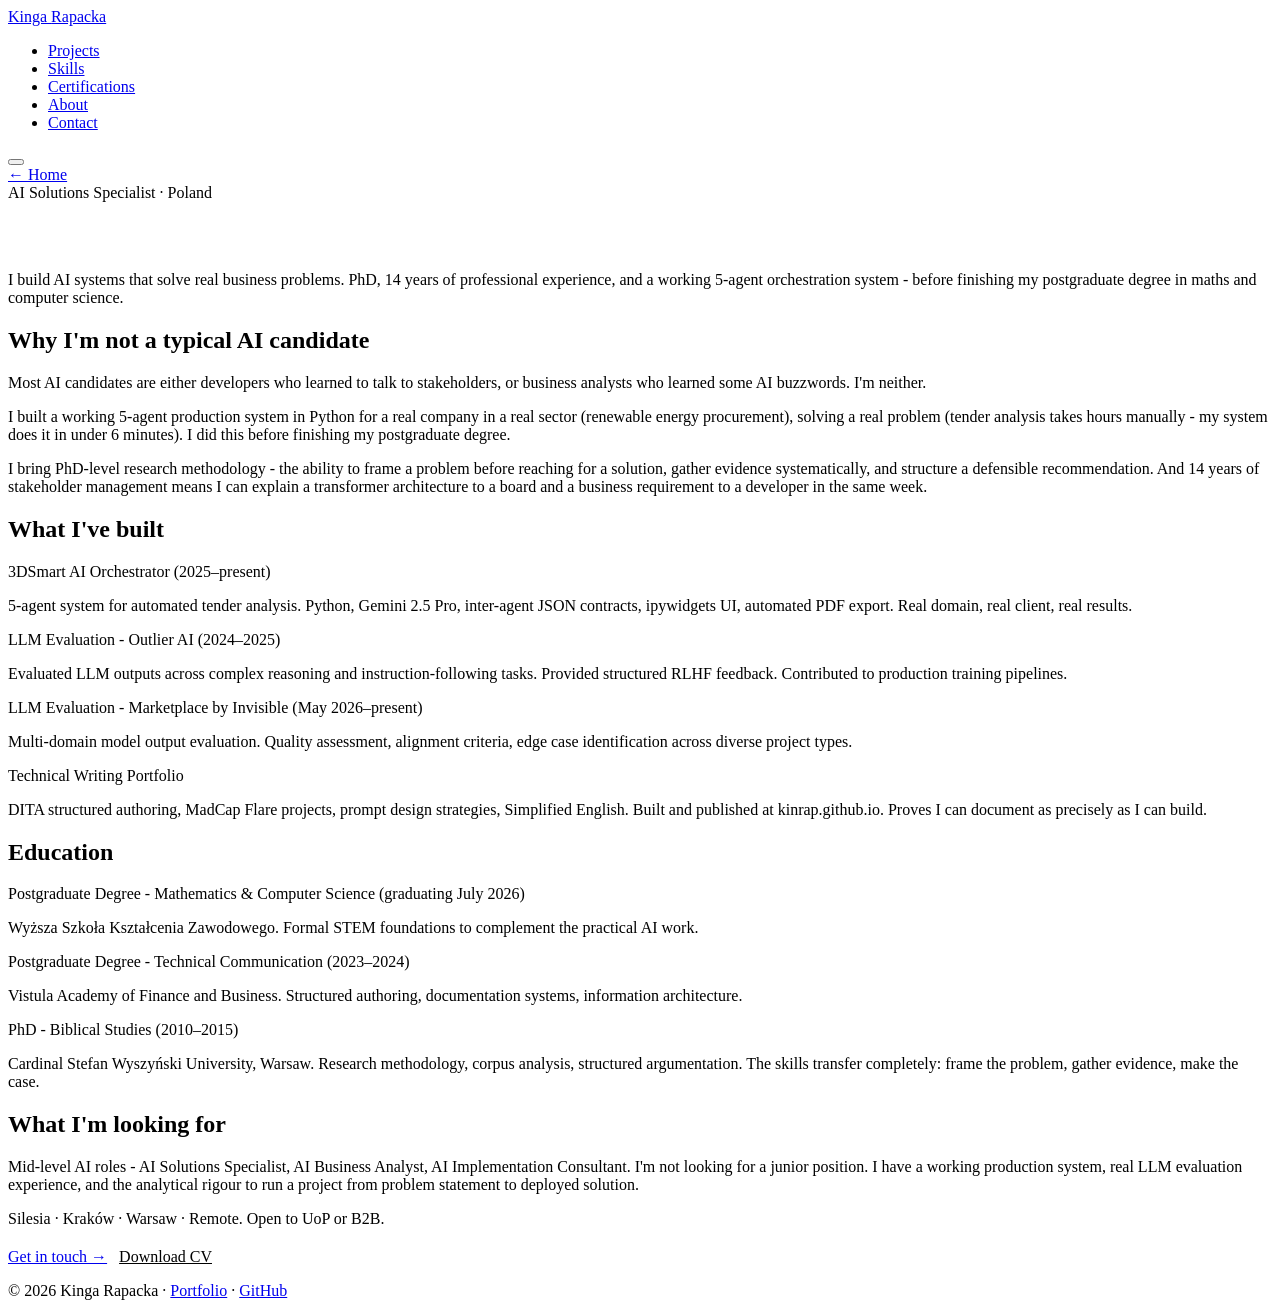
==== about.html @ 394ed699 "Update about.html" ====
<!DOCTYPE html>
<html lang="en">
<head>
  <meta charset="UTF-8">
  <meta name="viewport" content="width=device-width, initial-scale=1.0">
  <meta name="description" content="About Kinga Rapacka - AI Solutions Specialist, PhD, Maths & CS graduate, Python developer.">
  <title>About - Kinga Rapacka</title>
  <link rel="preconnect" href="https://fonts.googleapis.com">
  <link rel="preconnect" href="https://fonts.gstatic.com" crossorigin>
  <link href="https://fonts.googleapis.com/css2?family=DM+Serif+Display:ital@0;1&family=Inter:wght@400;500;600&family=JetBrains+Mono:wght@400;600&display=swap" rel="stylesheet">
  <link rel="stylesheet" href="css/style.css">
  <link rel="stylesheet" href="css/project.css">
</head>
<body>

  <nav class="nav" role="navigation">
    <div class="nav-inner">
      <a href="index.html" class="nav-logo">Kinga <span>Rapacka</span></a>
      <ul class="nav-links">
        <li><a href="index.html#projects">Projects</a></li>
        <li><a href="index.html#skills">Skills</a></li>
        <li><a href="index.html#certifications">Certifications</a></li>
        <li><a href="about.html" class="active">About</a></li>
        <li><a href="index.html#contact" class="nav-cta">Contact</a></li>
      </ul>
      <button class="nav-hamburger" aria-label="Open menu" aria-expanded="false">
        <span></span><span></span><span></span>
      </button>
    </div>
  </nav>

  <header class="proj-hero">
    <div class="proj-hero-inner wrap">
      <a href="index.html" class="proj-back">← Home</a>
      <div class="proj-meta">
        <span class="eyebrow light">AI Solutions Specialist · Poland</span>
      </div>
      <h1 class="display" style="color:#fff; margin-top:12px; margin-bottom:20px;">
        About <em>me</em>
      </h1>
      <p class="proj-hero-sub">
        I build AI systems that solve real business problems. PhD, 14 years of professional experience, and a working 5-agent orchestration system - before finishing my postgraduate degree in maths and computer science.
      </p>
    </div>
  </header>

  <main class="proj-body">
    <div class="wrap proj-wrap">

      <section class="proj-section reveal">
        <h2>Why I'm not a typical AI candidate</h2>
        <p>Most AI candidates are either developers who learned to talk to stakeholders, or business analysts who learned some AI buzzwords. I'm neither.</p>
        <p>I built a working 5-agent production system in Python for a real company in a real sector (renewable energy procurement), solving a real problem (tender analysis takes hours manually - my system does it in under 6 minutes). I did this before finishing my postgraduate degree.</p>
        <p>I bring PhD-level research methodology - the ability to frame a problem before reaching for a solution, gather evidence systematically, and structure a defensible recommendation. And 14 years of stakeholder management means I can explain a transformer architecture to a board and a business requirement to a developer in the same week.</p>
      </section>

      <section class="proj-section reveal">
        <h2>What I've built</h2>
        <div class="proj-decisions">
          <div class="proj-decision">
            <div class="proj-decision-title">3DSmart AI Orchestrator (2025–present)</div>
            <p>5-agent system for automated tender analysis. Python, Gemini 2.5 Pro, inter-agent JSON contracts, ipywidgets UI, automated PDF export. Real domain, real client, real results.</p>
          </div>
          <div class="proj-decision">
            <div class="proj-decision-title">LLM Evaluation - Outlier AI (2024–2025)</div>
            <p>Evaluated LLM outputs across complex reasoning and instruction-following tasks. Provided structured RLHF feedback. Contributed to production training pipelines.</p>
          </div>
          <div class="proj-decision">
            <div class="proj-decision-title">LLM Evaluation - Marketplace by Invisible (May 2026–present)</div>
            <p>Multi-domain model output evaluation. Quality assessment, alignment criteria, edge case identification across diverse project types.</p>
          </div>
          <div class="proj-decision">
            <div class="proj-decision-title">Technical Writing Portfolio</div>
            <p>DITA structured authoring, MadCap Flare projects, prompt design strategies, Simplified English. Built and published at kinrap.github.io. Proves I can document as precisely as I can build.</p>
          </div>
        </div>
      </section>

      <section class="proj-section reveal">
        <h2>Education</h2>
        <div class="proj-decisions">
          <div class="proj-decision">
            <div class="proj-decision-title">Postgraduate Degree - Mathematics &amp; Computer Science (graduating July 2026)</div>
            <p>Wyższa Szkoła Kształcenia Zawodowego. Formal STEM foundations to complement the practical AI work.</p>
          </div>
          <div class="proj-decision">
            <div class="proj-decision-title">Postgraduate Degree - Technical Communication (2023–2024)</div>
            <p>Vistula Academy of Finance and Business. Structured authoring, documentation systems, information architecture.</p>
          </div>
          <div class="proj-decision">
            <div class="proj-decision-title">PhD - Biblical Studies (2010–2015)</div>
            <p>Cardinal Stefan Wyszyński University, Warsaw. Research methodology, corpus analysis, structured argumentation. The skills transfer completely: frame the problem, gather evidence, make the case.</p>
          </div>
        </div>
      </section>

      <section class="proj-section reveal">
        <h2>What I'm looking for</h2>
        <p>Mid-level AI roles - AI Solutions Specialist, AI Business Analyst, AI Implementation Consultant. I'm not looking for a junior position. I have a working production system, real LLM evaluation experience, and the analytical rigour to run a project from problem statement to deployed solution.</p>
        <p>Silesia · Kraków · Warsaw · Remote. Open to UoP or B2B.</p>
        <div style="display:flex; gap:12px; margin-top:20px; flex-wrap:wrap;">
          <a href="index.html#contact" class="btn btn-primary">Get in touch →</a>
          <a href="assets/Kinga_Rapacka_CV.pdf" class="btn btn-outline" style="color:var(--ink); border-color:var(--border);" download>Download CV</a>
        </div>
      </section>

    </div>
  </main>

  <footer>
    <p>© 2026 Kinga Rapacka ·
      <a href="index.html">Portfolio</a> ·
      <a href="https://github.com/KinRap" target="_blank" rel="noopener">GitHub</a>
    </p>
  </footer>

  <script src="js/main.js"></script>
</body>
</html>
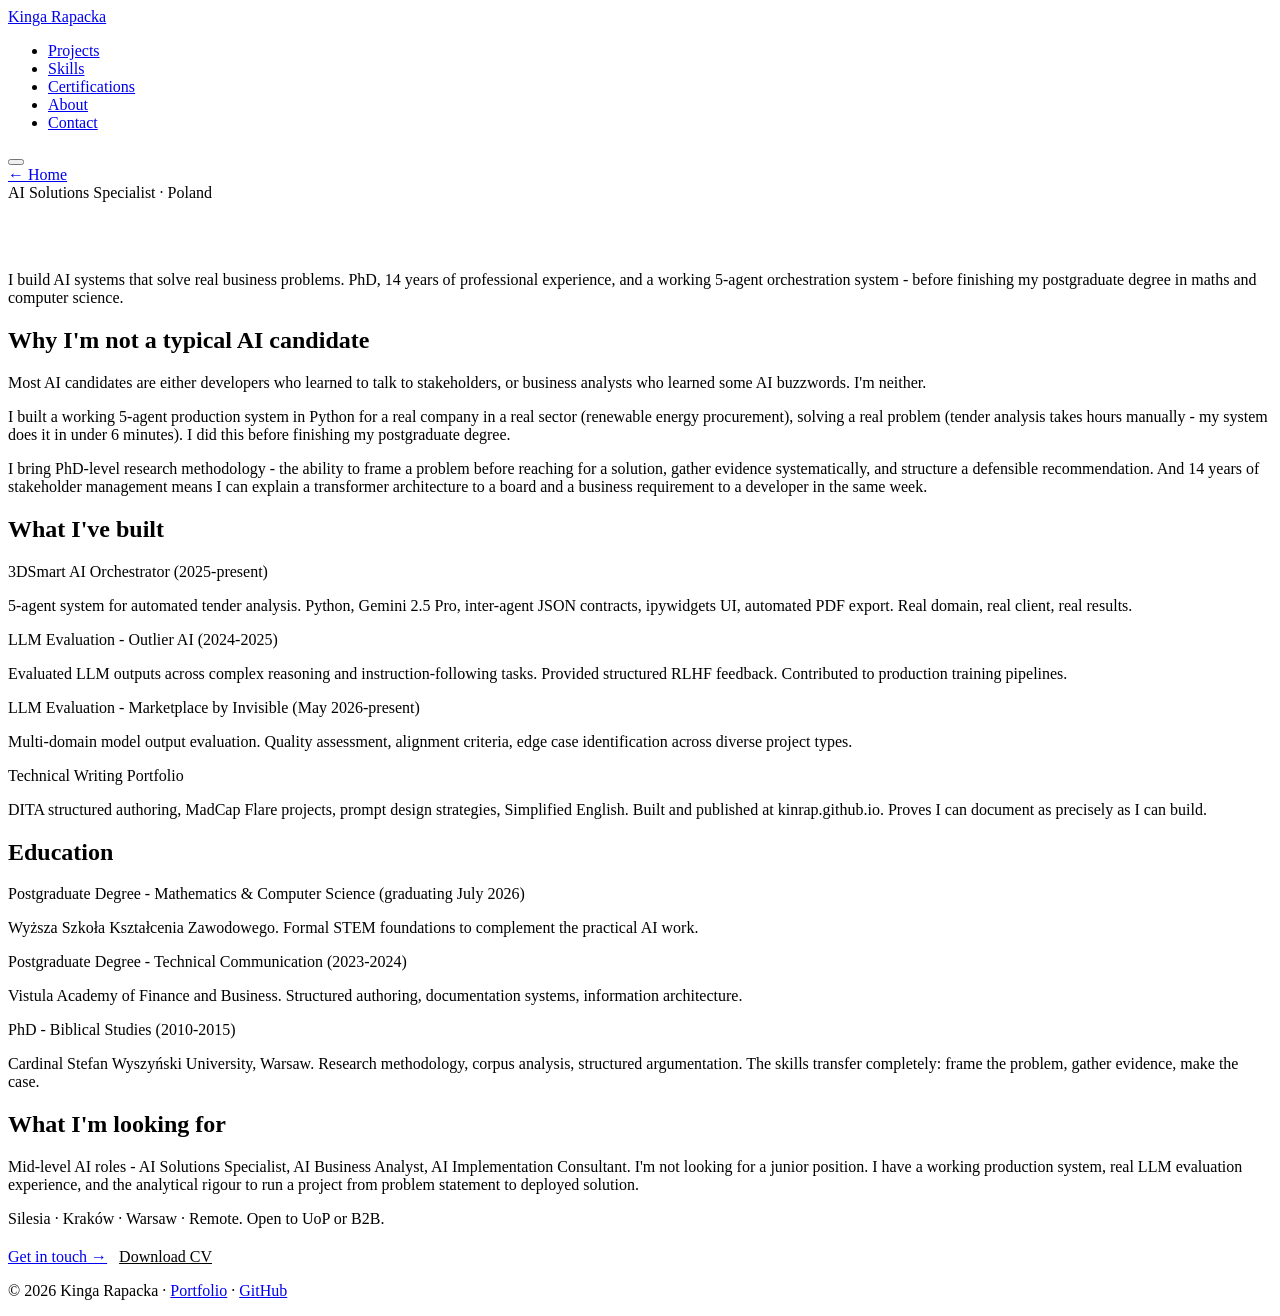
==== commit 1b35e6b7: "Update about.html" ====
--- a/about.html
+++ b/about.html
@@ -58,15 +58,15 @@
         <h2>What I've built</h2>
         <div class="proj-decisions">
           <div class="proj-decision">
-            <div class="proj-decision-title">3DSmart AI Orchestrator (2025–present)</div>
+            <div class="proj-decision-title">3DSmart AI Orchestrator (2025-present)</div>
             <p>5-agent system for automated tender analysis. Python, Gemini 2.5 Pro, inter-agent JSON contracts, ipywidgets UI, automated PDF export. Real domain, real client, real results.</p>
           </div>
           <div class="proj-decision">
-            <div class="proj-decision-title">LLM Evaluation - Outlier AI (2024–2025)</div>
+            <div class="proj-decision-title">LLM Evaluation - Outlier AI (2024-2025)</div>
             <p>Evaluated LLM outputs across complex reasoning and instruction-following tasks. Provided structured RLHF feedback. Contributed to production training pipelines.</p>
           </div>
           <div class="proj-decision">
-            <div class="proj-decision-title">LLM Evaluation - Marketplace by Invisible (May 2026–present)</div>
+            <div class="proj-decision-title">LLM Evaluation - Marketplace by Invisible (May 2026-present)</div>
             <p>Multi-domain model output evaluation. Quality assessment, alignment criteria, edge case identification across diverse project types.</p>
           </div>
           <div class="proj-decision">
@@ -84,11 +84,11 @@
             <p>Wyższa Szkoła Kształcenia Zawodowego. Formal STEM foundations to complement the practical AI work.</p>
           </div>
           <div class="proj-decision">
-            <div class="proj-decision-title">Postgraduate Degree - Technical Communication (2023–2024)</div>
+            <div class="proj-decision-title">Postgraduate Degree - Technical Communication (2023-2024)</div>
             <p>Vistula Academy of Finance and Business. Structured authoring, documentation systems, information architecture.</p>
           </div>
           <div class="proj-decision">
-            <div class="proj-decision-title">PhD - Biblical Studies (2010–2015)</div>
+            <div class="proj-decision-title">PhD - Biblical Studies (2010-2015)</div>
             <p>Cardinal Stefan Wyszyński University, Warsaw. Research methodology, corpus analysis, structured argumentation. The skills transfer completely: frame the problem, gather evidence, make the case.</p>
           </div>
         </div>
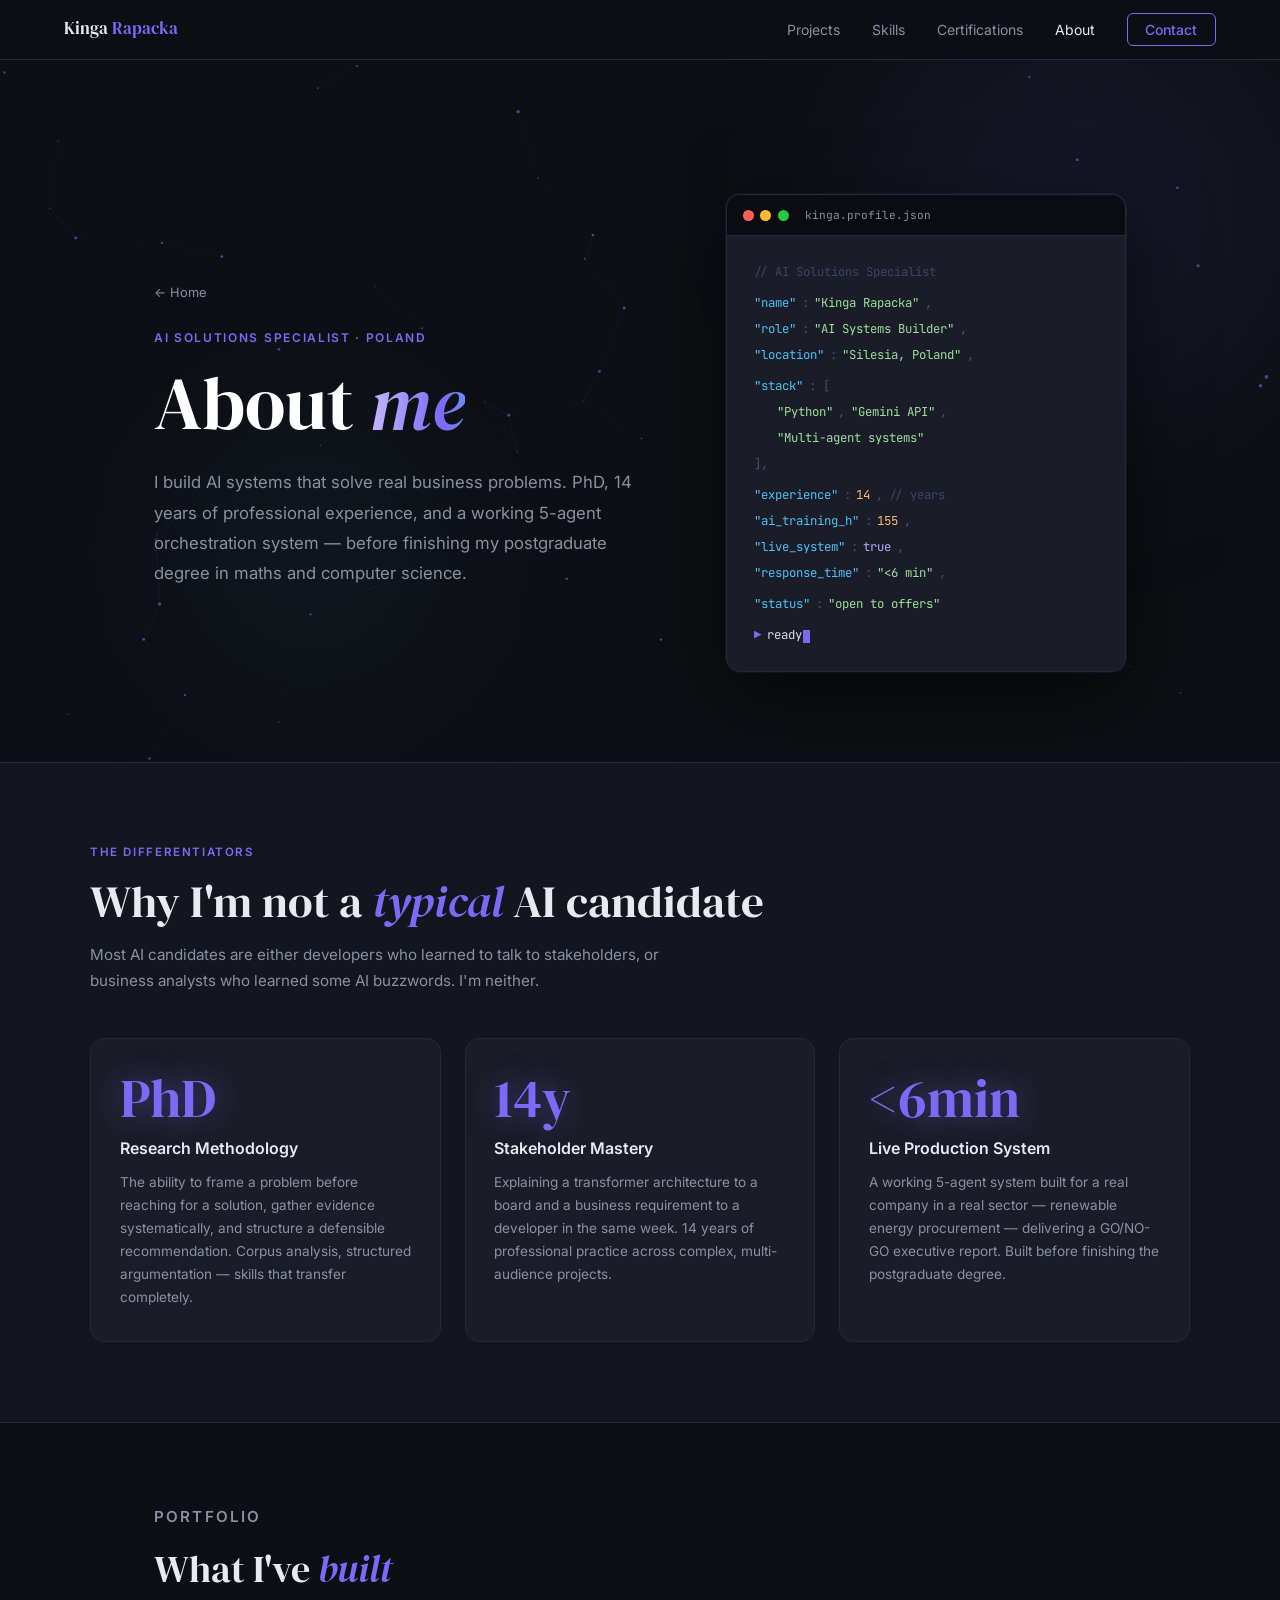
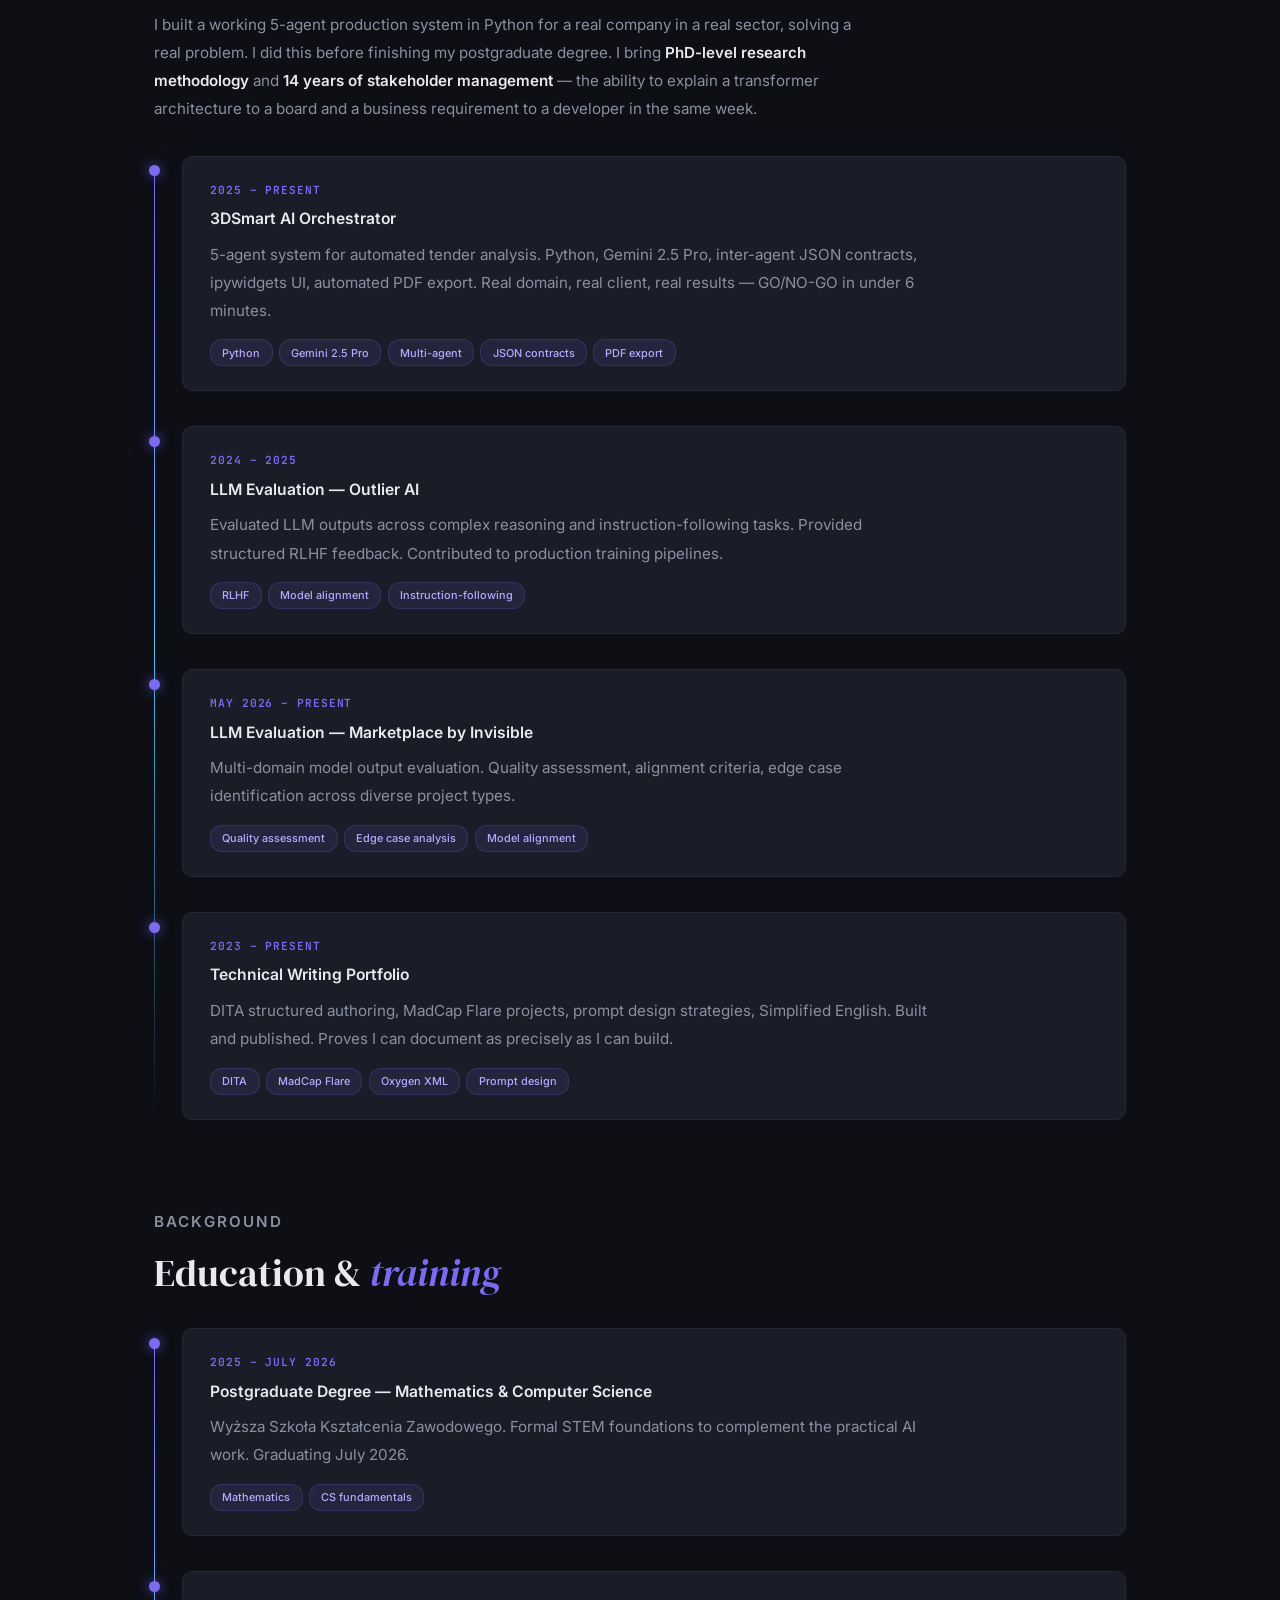
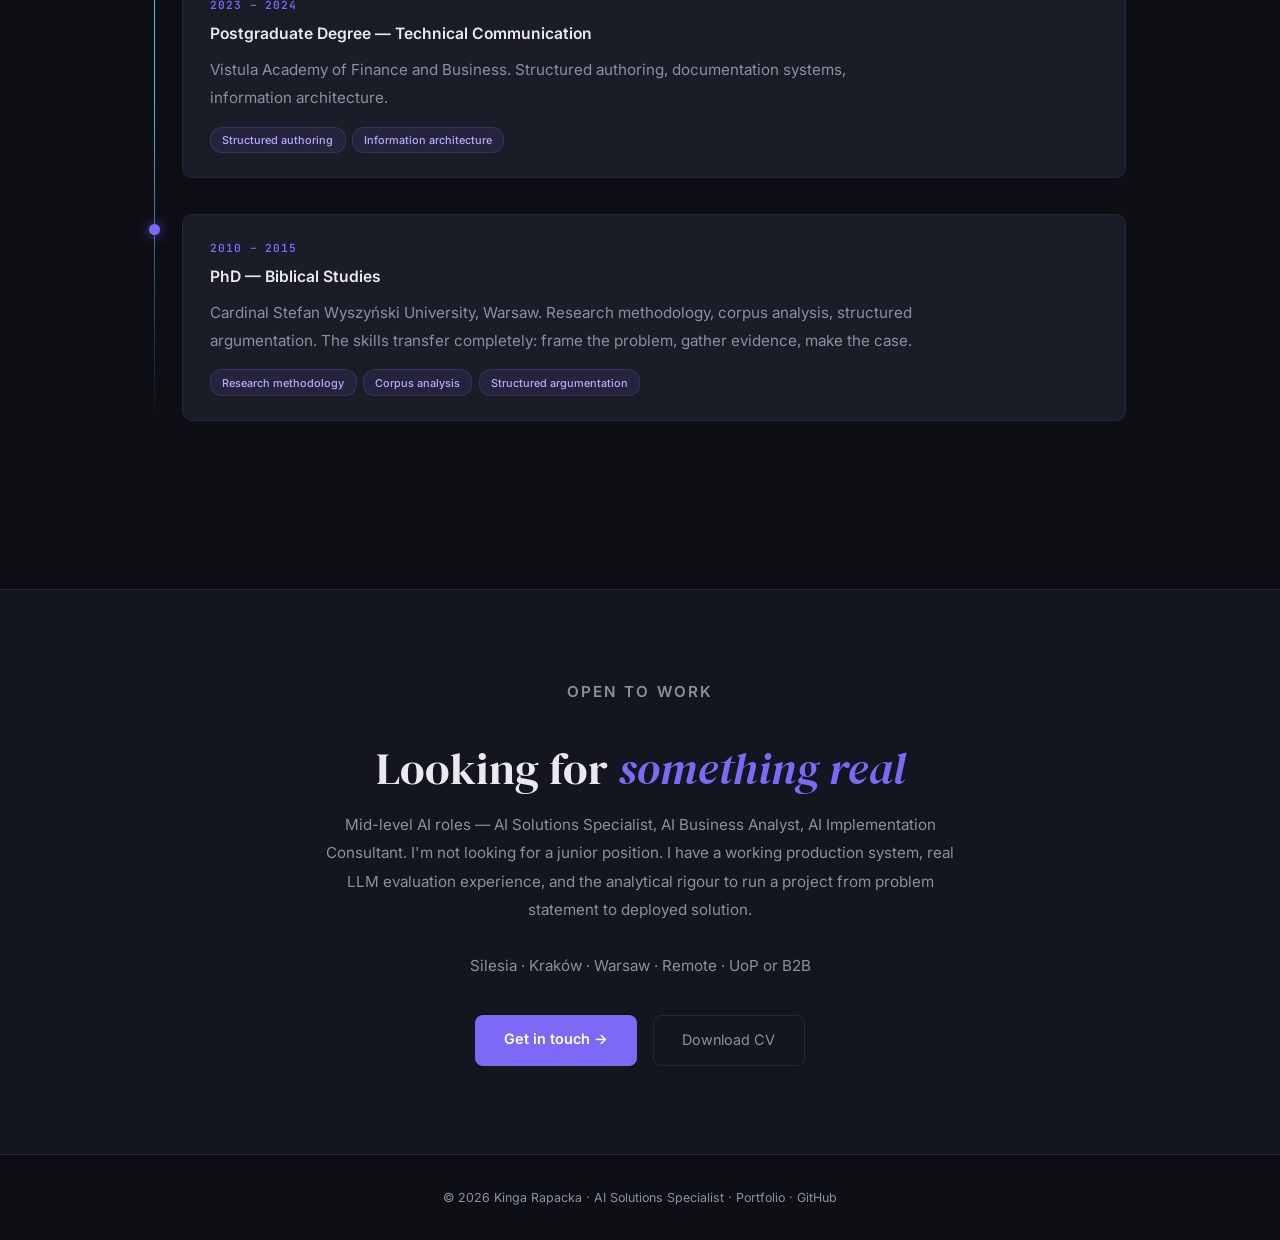
==== commit b7464fa7: "Update about.html" ====
--- a/about.html
+++ b/about.html
@@ -4,116 +4,624 @@
   <meta charset="UTF-8">
   <meta name="viewport" content="width=device-width, initial-scale=1.0">
   <meta name="description" content="About Kinga Rapacka - AI Solutions Specialist, PhD, Maths & CS graduate, Python developer.">
-  <title>About - Kinga Rapacka</title>
+  <title>About — Kinga Rapacka</title>
   <link rel="preconnect" href="https://fonts.googleapis.com">
   <link rel="preconnect" href="https://fonts.gstatic.com" crossorigin>
-  <link href="https://fonts.googleapis.com/css2?family=DM+Serif+Display:ital@0;1&family=Inter:wght@400;500;600&family=JetBrains+Mono:wght@400;600&display=swap" rel="stylesheet">
-  <link rel="stylesheet" href="css/style.css">
-  <link rel="stylesheet" href="css/project.css">
+  <link href="https://fonts.googleapis.com/css2?family=DM+Serif+Display:ital@0;1&family=Inter:wght@400;500;600&family=JetBrains+Mono:wght@400;500;600&display=swap" rel="stylesheet">
+  <style>
+    *, *::before, *::after { box-sizing: border-box; margin: 0; padding: 0; }
+    html { scroll-behavior: smooth; }
+    body {
+      background: #0d0f14; color: #e8eaf0;
+      font-family: 'Inter', system-ui, sans-serif;
+      font-size: 16px; line-height: 1.7;
+      -webkit-font-smoothing: antialiased;
+    }
+    a { color: inherit; text-decoration: none; }
+
+    :root {
+      --bg: #0d0f14; --bg-mid: #13161e; --bg-card: #1a1d27; --border: #252836;
+      --accent: #7c6af7; --accent-2: #4fc3f7;
+      --text: #e8eaf0; --muted: #8b90a0;
+      --ff-display: 'DM Serif Display', serif;
+      --ff-mono: 'JetBrains Mono', monospace;
+      --nav-h: 60px;
+    }
+
+    /* ── NAV ─────────────────────────────────────────────────────────────── */
+    nav {
+      position: sticky; top: 0; z-index: 100;
+      display: flex; align-items: center; justify-content: space-between;
+      padding: 0 clamp(1.5rem,5vw,4rem); height: var(--nav-h);
+      background: rgba(13,15,20,.92); backdrop-filter: blur(14px);
+      border-bottom: 1px solid var(--border);
+    }
+    .nav-logo { font-family: var(--ff-display); font-size: 1.05rem; }
+    .nav-logo span { color: var(--accent); }
+    .nav-links { display: flex; gap: 2rem; list-style: none; }
+    .nav-links a { font-size: .875rem; color: var(--muted); transition: color .2s; }
+    .nav-links a:hover, .nav-links a.active { color: var(--text); }
+    .nav-cta {
+      font-size: .8rem; font-weight: 500;
+      padding: .45rem 1.1rem; border: 1px solid var(--accent);
+      border-radius: 6px; color: var(--accent) !important;
+      transition: background .2s !important;
+    }
+    .nav-cta:hover { background: var(--accent); color: #fff !important; }
+
+    /* ── PROGRESS BAR ───────────────────────────────────────────────────── */
+    #progress-bar {
+      position: fixed; top: 0; left: 0; height: 2px;
+      background: linear-gradient(90deg, var(--accent), var(--accent-2));
+      z-index: 200; width: 0%;
+      box-shadow: 0 0 10px rgba(79,195,247,.6);
+      pointer-events: none;
+    }
+
+    /* ── HERO ────────────────────────────────────────────────────────────── */
+    .hero-wrap { position: relative; overflow: hidden; background: var(--bg); }
+
+    #hero-canvas {
+      position: absolute; inset: 0;
+      width: 100%; height: 100%;
+      pointer-events: none; z-index: 0;
+    }
+
+    .hero-orb { position: absolute; border-radius: 50%; pointer-events: none; filter: blur(90px); z-index: 0; }
+    .hero-orb-1 {
+      width: 600px; height: 600px;
+      background: radial-gradient(circle, rgba(124,106,247,.13) 0%, transparent 70%);
+      top: -150px; right: -100px;
+      animation: orb1 15s ease-in-out infinite;
+    }
+    .hero-orb-2 {
+      width: 420px; height: 420px;
+      background: radial-gradient(circle, rgba(79,195,247,.08) 0%, transparent 70%);
+      bottom: 0; left: 8%;
+      animation: orb2 18s ease-in-out infinite;
+    }
+    @keyframes orb1 { 0%,100%{transform:translate(0,0)} 33%{transform:translate(-40px,30px)} 66%{transform:translate(30px,-40px)} }
+    @keyframes orb2 { 0%,100%{transform:translate(0,0)} 50%{transform:translate(40px,-25px)} }
+
+    .hero {
+      position: relative; z-index: 1;
+      min-height: 78vh;
+      display: grid; grid-template-columns: 1fr 400px; gap: 4rem;
+      align-items: center;
+      max-width: 1100px; margin: 0 auto;
+      padding: calc(var(--nav-h) + 4rem) clamp(1.5rem,5vw,4rem) 5rem;
+    }
+
+    .hero-back {
+      display: inline-flex; align-items: center; gap: .4rem;
+      font-size: .8rem; color: var(--muted);
+      transition: color .2s; margin-bottom: 1.5rem;
+    }
+    .hero-back:hover { color: var(--text); }
+
+    .hero-eyebrow {
+      font-size: .75rem; font-weight: 600;
+      letter-spacing: .14em; text-transform: uppercase;
+      color: var(--accent); margin-bottom: 1rem;
+    }
+
+    .hero h1 {
+      font-family: var(--ff-display);
+      font-size: clamp(2.8rem,6vw,4.6rem);
+      font-weight: 400; line-height: 1.1;
+      color: #fff; margin-bottom: 1.4rem;
+    }
+
+    .g-text {
+      background: linear-gradient(90deg, #c4b8ff, #7c6af7, #4fc3f7, #7c6af7, #c4b8ff);
+      background-size: 300%;
+      -webkit-background-clip: text; -webkit-text-fill-color: transparent;
+      background-clip: text;
+      animation: g-shift 6s ease-in-out infinite;
+      font-style: italic;
+    }
+    @keyframes g-shift { 0%,100%{background-position:0% 50%} 50%{background-position:100% 50%} }
+
+    .hero-sub {
+      font-size: 1.05rem; color: var(--muted);
+      line-height: 1.8; max-width: 520px; margin-bottom: 0;
+    }
+
+    /* ── TERMINAL CARD ───────────────────────────────────────────────────── */
+    .terminal {
+      background: var(--bg-card);
+      border: 1px solid var(--border);
+      border-radius: 14px; overflow: hidden;
+      box-shadow: 0 24px 80px rgba(0,0,0,.55), 0 0 0 1px rgba(124,106,247,.1);
+      transition: box-shadow .3s, transform .3s;
+    }
+    .terminal:hover {
+      box-shadow: 0 30px 90px rgba(0,0,0,.6), 0 0 0 1px rgba(124,106,247,.25), 0 0 50px rgba(124,106,247,.07);
+      transform: translateY(-4px);
+    }
+
+    .terminal-bar {
+      background: #0a0c11;
+      padding: .65rem 1rem;
+      display: flex; align-items: center; gap: .4rem;
+      border-bottom: 1px solid var(--border);
+    }
+    .terminal-dot { width: 11px; height: 11px; border-radius: 50%; }
+    .terminal-dot:nth-child(1) { background: #ff5f57; }
+    .terminal-dot:nth-child(2) { background: #febc2e; }
+    .terminal-dot:nth-child(3) { background: #28c840; }
+    .terminal-filename { font-family: var(--ff-mono); font-size: .7rem; color: var(--muted); margin-left: .6rem; }
+
+    .terminal-body { padding: 1.4rem 1.7rem; font-family: var(--ff-mono); font-size: .77rem; line-height: 2.1; }
+    .t-line { display: flex; align-items: baseline; gap: .35rem; flex-wrap: wrap; }
+    .t-out { padding-left: 1.4rem; }
+    .t-comment { color: #3d4460; }
+    .t-key { color: var(--accent-2); }
+    .t-str { color: #9ce09c; }
+    .t-num { color: #ffb870; }
+    .t-bool { color: #b8a9ff; }
+    .t-punct { color: #4a5068; }
+    .t-prompt { color: var(--accent); }
+    .t-cmd { color: rgba(255,255,255,.85); }
+    .t-gap { height: .35rem; }
+    .t-cursor {
+      display: inline-block; width: 7px; height: 13px;
+      background: var(--accent); vertical-align: text-bottom;
+      animation: blink .9s step-end infinite; margin-left: 1px;
+    }
+    @keyframes blink { 0%,100%{opacity:1} 50%{opacity:0} }
+
+    /* ── PILLARS SECTION ────────────────────────────────────────────────── */
+    .pillars-section {
+      background: var(--bg-mid);
+      border-top: 1px solid var(--border); border-bottom: 1px solid var(--border);
+      padding: 5rem clamp(1.5rem,5vw,4rem);
+    }
+    .pillars-inner { max-width: 1100px; margin: 0 auto; }
+
+    .section-label {
+      font-size: .72rem; font-weight: 600;
+      letter-spacing: .14em; text-transform: uppercase;
+      color: var(--accent); margin-bottom: .8rem;
+    }
+    .section-title {
+      font-family: var(--ff-display);
+      font-size: clamp(1.8rem,3.5vw,2.8rem);
+      font-weight: 400; line-height: 1.2;
+      margin-bottom: .8rem; color: var(--text);
+    }
+    .section-title em { font-style: italic; color: var(--accent); }
+    .section-sub { color: var(--muted); font-size: .95rem; margin-bottom: 2.8rem; max-width: 580px; }
+
+    .pillars-grid { display: grid; grid-template-columns: repeat(3,1fr); gap: 1.5rem; }
+
+    .pillar-card {
+      background: var(--bg-card); border: 1px solid var(--border);
+      border-radius: 14px; padding: 2rem 1.8rem;
+      position: relative; overflow: hidden;
+      transition: border-color .35s, box-shadow .35s, transform .28s;
+    }
+    .pillar-card::after {
+      content: ''; position: absolute; top: 0; left: 0; right: 0; height: 2px;
+      background: linear-gradient(90deg, var(--accent), var(--accent-2));
+      transform: scaleX(0); transform-origin: left;
+      transition: transform .5s ease;
+    }
+    .pillar-card:hover::after { transform: scaleX(1); }
+    .pillar-card:hover {
+      border-color: rgba(124,106,247,.5);
+      box-shadow: 0 10px 45px rgba(124,106,247,.14);
+      transform: translateY(-5px);
+    }
+
+    .pillar-num {
+      font-family: var(--ff-display);
+      font-size: 3.4rem; line-height: 1;
+      color: var(--accent);
+      text-shadow: 0 0 30px rgba(124,106,247,.5);
+      margin-bottom: .6rem;
+    }
+    .pillar-name { font-weight: 600; font-size: 1rem; margin-bottom: .5rem; color: var(--text); }
+    .pillar-desc { font-size: .85rem; color: var(--muted); line-height: 1.7; }
+
+    /* ── BODY ────────────────────────────────────────────────────────────── */
+    .about-body { max-width: 1100px; margin: 0 auto; padding: 5rem clamp(1.5rem,5vw,4rem); }
+    .about-section { margin-bottom: 5.5rem; }
+
+    .about-section h2 {
+      font-family: var(--ff-display);
+      font-size: clamp(1.6rem,3vw,2.4rem);
+      font-weight: 400; line-height: 1.2;
+      margin-bottom: 1.2rem; color: var(--text);
+    }
+    .about-section h2 em { font-style: italic; color: var(--accent); }
+
+    .about-section p {
+      font-size: .95rem; color: var(--muted);
+      line-height: 1.85; margin-bottom: .9rem; max-width: 720px;
+    }
+    .about-section p strong { color: var(--text); font-weight: 600; }
+
+    /* ── TIMELINE ────────────────────────────────────────────────────────── */
+    .timeline { position: relative; padding-left: 1.75rem; margin-top: 2rem; }
+    .timeline::before {
+      content: ''; position: absolute;
+      left: 0; top: .6rem; bottom: 0; width: 1px;
+      background: linear-gradient(to bottom, var(--accent), var(--accent-2), rgba(79,195,247,0));
+    }
+
+    .tl-item { position: relative; padding-bottom: 2.2rem; }
+    .tl-item:last-child { padding-bottom: 0; }
+
+    .tl-item::before {
+      content: ''; position: absolute;
+      left: calc(-1.75rem - 5px); top: .62rem;
+      width: 11px; height: 11px; border-radius: 50%;
+      background: var(--accent);
+      box-shadow: 0 0 12px rgba(124,106,247,.65), 0 0 24px rgba(124,106,247,.2);
+    }
+
+    .tl-card {
+      background: var(--bg-card); border: 1px solid var(--border);
+      border-radius: 10px; padding: 1.5rem 1.7rem;
+      transition: border-color .3s, box-shadow .3s, transform .22s;
+    }
+    .tl-card:hover {
+      border-color: rgba(124,106,247,.45);
+      box-shadow: 0 6px 32px rgba(124,106,247,.11);
+      transform: translateX(5px);
+    }
+
+    .tl-date {
+      font-size: .7rem; font-weight: 600;
+      letter-spacing: .08em; text-transform: uppercase;
+      color: var(--accent); margin-bottom: .4rem;
+      font-family: var(--ff-mono);
+    }
+    .tl-title { font-weight: 600; font-size: .98rem; margin-bottom: .5rem; color: var(--text); }
+    .tl-desc { font-size: .87rem; color: var(--muted); line-height: 1.75; }
+    .tl-tags { display: flex; flex-wrap: wrap; gap: .4rem; margin-top: .85rem; }
+    .tl-tag {
+      font-size: .68rem; font-weight: 500;
+      padding: .2rem .7rem; border-radius: 12px;
+      background: rgba(124,106,247,.1);
+      border: 1px solid rgba(124,106,247,.2);
+      color: #b8a9ff;
+    }
+
+    /* ── CTA ─────────────────────────────────────────────────────────────── */
+    .cta-section {
+      background: var(--bg-mid);
+      border-top: 1px solid var(--border);
+      padding: 5.5rem clamp(1.5rem,5vw,4rem);
+      text-align: center;
+    }
+    .cta-inner { max-width: 640px; margin: 0 auto; }
+    .cta-section h2 {
+      font-family: var(--ff-display);
+      font-size: clamp(1.8rem,3.5vw,2.8rem);
+      font-weight: 400; line-height: 1.2;
+      margin-bottom: 1rem; color: var(--text);
+    }
+    .cta-section h2 em { font-style: italic; color: var(--accent); }
+    .cta-section p { color: var(--muted); font-size: .95rem; line-height: 1.85; margin-bottom: 2.2rem; }
+    .cta-btns { display: flex; gap: 1rem; justify-content: center; flex-wrap: wrap; }
+
+    .btn-primary {
+      padding: .75rem 1.8rem; background: var(--accent); color: #fff;
+      border-radius: 8px; font-weight: 600; font-size: .9rem;
+      transition: opacity .2s, transform .15s;
+    }
+    .btn-primary:hover { opacity: .88; transform: translateY(-2px); }
+    .btn-ghost {
+      padding: .75rem 1.8rem; border: 1px solid var(--border);
+      border-radius: 8px; font-size: .9rem; color: var(--muted);
+      transition: border-color .2s, color .2s, transform .15s;
+    }
+    .btn-ghost:hover { border-color: var(--text); color: var(--text); transform: translateY(-2px); }
+
+    /* ── FOOTER ──────────────────────────────────────────────────────────── */
+    footer {
+      border-top: 1px solid var(--border);
+      text-align: center; padding: 2rem;
+      font-size: .78rem; color: var(--muted);
+    }
+    footer a { color: var(--muted); transition: color .2s; }
+    footer a:hover { color: var(--text); }
+
+    /* ── REVEAL ──────────────────────────────────────────────────────────── */
+    .reveal { opacity: 0; transform: translateY(22px); transition: opacity .6s ease, transform .6s ease; }
+    .reveal.visible { opacity: 1; transform: none; }
+    .reveal-x { opacity: 0; transform: translateX(-16px); transition: opacity .5s ease, transform .5s ease; }
+    .reveal-x.visible { opacity: 1; transform: none; }
+
+    /* ── RESPONSIVE ──────────────────────────────────────────────────────── */
+    @media (max-width: 900px) {
+      .hero { grid-template-columns: 1fr; min-height: auto; }
+      .terminal { display: none; }
+      .pillars-grid { grid-template-columns: 1fr; }
+    }
+    @media (max-width: 640px) {
+      .nav-links { display: none; }
+    }
+  </style>
 </head>
 <body>
-
-  <nav class="nav" role="navigation">
-    <div class="nav-inner">
-      <a href="index.html" class="nav-logo">Kinga <span>Rapacka</span></a>
-      <ul class="nav-links">
-        <li><a href="index.html#projects">Projects</a></li>
-        <li><a href="index.html#skills">Skills</a></li>
-        <li><a href="index.html#certifications">Certifications</a></li>
-        <li><a href="about.html" class="active">About</a></li>
-        <li><a href="index.html#contact" class="nav-cta">Contact</a></li>
-      </ul>
-      <button class="nav-hamburger" aria-label="Open menu" aria-expanded="false">
-        <span></span><span></span><span></span>
-      </button>
+<div id="progress-bar"></div>
+
+<nav>
+  <a class="nav-logo" href="index.html">Kinga <span>Rapacka</span></a>
+  <ul class="nav-links">
+    <li><a href="index.html#projects">Projects</a></li>
+    <li><a href="index.html#skills">Skills</a></li>
+    <li><a href="index.html#certifications">Certifications</a></li>
+    <li><a href="about.html" class="active">About</a></li>
+    <li><a href="index.html#contact" class="nav-cta">Contact</a></li>
+  </ul>
+</nav>
+
+<!-- HERO -->
+<div class="hero-wrap">
+  <canvas id="hero-canvas"></canvas>
+  <div class="hero-orb hero-orb-1"></div>
+  <div class="hero-orb hero-orb-2"></div>
+
+  <div class="hero">
+    <div class="hero-left">
+      <a class="hero-back" href="index.html">← Home</a>
+      <p class="hero-eyebrow">AI Solutions Specialist · Poland</p>
+      <h1>About <em class="g-text">me</em></h1>
+      <p class="hero-sub">I build AI systems that solve real business problems. PhD, 14 years of professional experience, and a working 5-agent orchestration system — before finishing my postgraduate degree in maths and computer science.</p>
     </div>
-  </nav>
-
-  <header class="proj-hero">
-    <div class="proj-hero-inner wrap">
-      <a href="index.html" class="proj-back">← Home</a>
-      <div class="proj-meta">
-        <span class="eyebrow light">AI Solutions Specialist · Poland</span>
-      </div>
-      <h1 class="display" style="color:#fff; margin-top:12px; margin-bottom:20px;">
-        About <em>me</em>
-      </h1>
-      <p class="proj-hero-sub">
-        I build AI systems that solve real business problems. PhD, 14 years of professional experience, and a working 5-agent orchestration system - before finishing my postgraduate degree in maths and computer science.
-      </p>
+
+    <div class="terminal reveal" data-delay="350">
+      <div class="terminal-bar">
+        <div class="terminal-dot"></div>
+        <div class="terminal-dot"></div>
+        <div class="terminal-dot"></div>
+        <span class="terminal-filename">kinga.profile.json</span>
+      </div>
+      <div class="terminal-body">
+        <div class="t-line"><span class="t-comment">// AI Solutions Specialist</span></div>
+        <div class="t-gap"></div>
+        <div class="t-line"><span class="t-key">"name"</span><span class="t-punct">:</span> <span class="t-str">"Kinga Rapacka"</span><span class="t-punct">,</span></div>
+        <div class="t-line"><span class="t-key">"role"</span><span class="t-punct">:</span> <span class="t-str">"AI Systems Builder"</span><span class="t-punct">,</span></div>
+        <div class="t-line"><span class="t-key">"location"</span><span class="t-punct">:</span> <span class="t-str">"Silesia, Poland"</span><span class="t-punct">,</span></div>
+        <div class="t-gap"></div>
+        <div class="t-line"><span class="t-key">"stack"</span><span class="t-punct">: [</span></div>
+        <div class="t-line t-out"><span class="t-str">"Python"</span><span class="t-punct">,</span> <span class="t-str">"Gemini API"</span><span class="t-punct">,</span></div>
+        <div class="t-line t-out"><span class="t-str">"Multi-agent systems"</span></div>
+        <div class="t-line"><span class="t-punct">],</span></div>
+        <div class="t-gap"></div>
+        <div class="t-line"><span class="t-key">"experience"</span><span class="t-punct">:</span> <span class="t-num">14</span><span class="t-punct">,</span> <span class="t-comment">// years</span></div>
+        <div class="t-line"><span class="t-key">"ai_training_h"</span><span class="t-punct">:</span> <span class="t-num">155</span><span class="t-punct">,</span></div>
+        <div class="t-line"><span class="t-key">"live_system"</span><span class="t-punct">:</span> <span class="t-bool">true</span><span class="t-punct">,</span></div>
+        <div class="t-line"><span class="t-key">"response_time"</span><span class="t-punct">:</span> <span class="t-str">"&lt;6 min"</span><span class="t-punct">,</span></div>
+        <div class="t-gap"></div>
+        <div class="t-line"><span class="t-key">"status"</span><span class="t-punct">:</span> <span class="t-str">"open to offers"</span></div>
+        <div class="t-gap"></div>
+        <div class="t-line"><span class="t-prompt">▶</span> <span class="t-cmd">ready<span class="t-cursor"></span></span></div>
+      </div>
     </div>
-  </header>
-
-  <main class="proj-body">
-    <div class="wrap proj-wrap">
-
-      <section class="proj-section reveal">
-        <h2>Why I'm not a typical AI candidate</h2>
-        <p>Most AI candidates are either developers who learned to talk to stakeholders, or business analysts who learned some AI buzzwords. I'm neither.</p>
-        <p>I built a working 5-agent production system in Python for a real company in a real sector (renewable energy procurement), solving a real problem (tender analysis takes hours manually - my system does it in under 6 minutes). I did this before finishing my postgraduate degree.</p>
-        <p>I bring PhD-level research methodology - the ability to frame a problem before reaching for a solution, gather evidence systematically, and structure a defensible recommendation. And 14 years of stakeholder management means I can explain a transformer architecture to a board and a business requirement to a developer in the same week.</p>
-      </section>
-
-      <section class="proj-section reveal">
-        <h2>What I've built</h2>
-        <div class="proj-decisions">
-          <div class="proj-decision">
-            <div class="proj-decision-title">3DSmart AI Orchestrator (2025-present)</div>
-            <p>5-agent system for automated tender analysis. Python, Gemini 2.5 Pro, inter-agent JSON contracts, ipywidgets UI, automated PDF export. Real domain, real client, real results.</p>
-          </div>
-          <div class="proj-decision">
-            <div class="proj-decision-title">LLM Evaluation - Outlier AI (2024-2025)</div>
-            <p>Evaluated LLM outputs across complex reasoning and instruction-following tasks. Provided structured RLHF feedback. Contributed to production training pipelines.</p>
-          </div>
-          <div class="proj-decision">
-            <div class="proj-decision-title">LLM Evaluation - Marketplace by Invisible (May 2026-present)</div>
-            <p>Multi-domain model output evaluation. Quality assessment, alignment criteria, edge case identification across diverse project types.</p>
-          </div>
-          <div class="proj-decision">
-            <div class="proj-decision-title">Technical Writing Portfolio</div>
-            <p>DITA structured authoring, MadCap Flare projects, prompt design strategies, Simplified English. Built and published at kinrap.github.io. Proves I can document as precisely as I can build.</p>
+  </div>
+</div>
+
+<!-- THREE PILLARS -->
+<div class="pillars-section">
+  <div class="pillars-inner">
+    <p class="section-label">The differentiators</p>
+    <h2 class="section-title">Why I'm not a <em>typical</em> AI candidate</h2>
+    <p class="section-sub">Most AI candidates are either developers who learned to talk to stakeholders, or business analysts who learned some AI buzzwords. I'm neither.</p>
+
+    <div class="pillars-grid">
+      <div class="pillar-card reveal">
+        <div class="pillar-num">PhD</div>
+        <div class="pillar-name">Research Methodology</div>
+        <p class="pillar-desc">The ability to frame a problem before reaching for a solution, gather evidence systematically, and structure a defensible recommendation. Corpus analysis, structured argumentation — skills that transfer completely.</p>
+      </div>
+      <div class="pillar-card reveal" data-delay="110">
+        <div class="pillar-num" data-count="14" data-display="14y">0y</div>
+        <div class="pillar-name">Stakeholder Mastery</div>
+        <p class="pillar-desc">Explaining a transformer architecture to a board and a business requirement to a developer in the same week. 14 years of professional practice across complex, multi-audience projects.</p>
+      </div>
+      <div class="pillar-card reveal" data-delay="220">
+        <div class="pillar-num">&lt;6min</div>
+        <div class="pillar-name">Live Production System</div>
+        <p class="pillar-desc">A working 5-agent system built for a real company in a real sector — renewable energy procurement — delivering a GO/NO-GO executive report. Built before finishing the postgraduate degree.</p>
+      </div>
+    </div>
+  </div>
+</div>
+
+<!-- BODY -->
+<main class="about-body">
+
+  <!-- WHAT I'VE BUILT -->
+  <div class="about-section reveal">
+    <p class="section-label">Portfolio</p>
+    <h2>What I've <em>built</em></h2>
+    <p>I built a working 5-agent production system in Python for a real company in a real sector, solving a real problem. I did this before finishing my postgraduate degree. I bring <strong>PhD-level research methodology</strong> and <strong>14 years of stakeholder management</strong> — the ability to explain a transformer architecture to a board and a business requirement to a developer in the same week.</p>
+    <div class="timeline">
+      <div class="tl-item">
+        <div class="tl-card reveal-x">
+          <div class="tl-date">2025 – present</div>
+          <div class="tl-title">3DSmart AI Orchestrator</div>
+          <p class="tl-desc">5-agent system for automated tender analysis. Python, Gemini 2.5 Pro, inter-agent JSON contracts, ipywidgets UI, automated PDF export. Real domain, real client, real results — GO/NO-GO in under 6 minutes.</p>
+          <div class="tl-tags">
+            <span class="tl-tag">Python</span><span class="tl-tag">Gemini 2.5 Pro</span>
+            <span class="tl-tag">Multi-agent</span><span class="tl-tag">JSON contracts</span><span class="tl-tag">PDF export</span>
           </div>
         </div>
-      </section>
-
-      <section class="proj-section reveal">
-        <h2>Education</h2>
-        <div class="proj-decisions">
-          <div class="proj-decision">
-            <div class="proj-decision-title">Postgraduate Degree - Mathematics &amp; Computer Science (graduating July 2026)</div>
-            <p>Wyższa Szkoła Kształcenia Zawodowego. Formal STEM foundations to complement the practical AI work.</p>
-          </div>
-          <div class="proj-decision">
-            <div class="proj-decision-title">Postgraduate Degree - Technical Communication (2023-2024)</div>
-            <p>Vistula Academy of Finance and Business. Structured authoring, documentation systems, information architecture.</p>
-          </div>
-          <div class="proj-decision">
-            <div class="proj-decision-title">PhD - Biblical Studies (2010-2015)</div>
-            <p>Cardinal Stefan Wyszyński University, Warsaw. Research methodology, corpus analysis, structured argumentation. The skills transfer completely: frame the problem, gather evidence, make the case.</p>
+      </div>
+      <div class="tl-item">
+        <div class="tl-card reveal-x" data-delay="80">
+          <div class="tl-date">2024 – 2025</div>
+          <div class="tl-title">LLM Evaluation — Outlier AI</div>
+          <p class="tl-desc">Evaluated LLM outputs across complex reasoning and instruction-following tasks. Provided structured RLHF feedback. Contributed to production training pipelines.</p>
+          <div class="tl-tags">
+            <span class="tl-tag">RLHF</span><span class="tl-tag">Model alignment</span><span class="tl-tag">Instruction-following</span>
           </div>
         </div>
-      </section>
-
-      <section class="proj-section reveal">
-        <h2>What I'm looking for</h2>
-        <p>Mid-level AI roles - AI Solutions Specialist, AI Business Analyst, AI Implementation Consultant. I'm not looking for a junior position. I have a working production system, real LLM evaluation experience, and the analytical rigour to run a project from problem statement to deployed solution.</p>
-        <p>Silesia · Kraków · Warsaw · Remote. Open to UoP or B2B.</p>
-        <div style="display:flex; gap:12px; margin-top:20px; flex-wrap:wrap;">
-          <a href="index.html#contact" class="btn btn-primary">Get in touch →</a>
-          <a href="assets/Kinga_Rapacka_CV.pdf" class="btn btn-outline" style="color:var(--ink); border-color:var(--border);" download>Download CV</a>
+      </div>
+      <div class="tl-item">
+        <div class="tl-card reveal-x" data-delay="160">
+          <div class="tl-date">May 2026 – present</div>
+          <div class="tl-title">LLM Evaluation — Marketplace by Invisible</div>
+          <p class="tl-desc">Multi-domain model output evaluation. Quality assessment, alignment criteria, edge case identification across diverse project types.</p>
+          <div class="tl-tags">
+            <span class="tl-tag">Quality assessment</span><span class="tl-tag">Edge case analysis</span><span class="tl-tag">Model alignment</span>
+          </div>
         </div>
-      </section>
-
+      </div>
+      <div class="tl-item">
+        <div class="tl-card reveal-x" data-delay="240">
+          <div class="tl-date">2023 – present</div>
+          <div class="tl-title">Technical Writing Portfolio</div>
+          <p class="tl-desc">DITA structured authoring, MadCap Flare projects, prompt design strategies, Simplified English. Built and published. Proves I can document as precisely as I can build.</p>
+          <div class="tl-tags">
+            <span class="tl-tag">DITA</span><span class="tl-tag">MadCap Flare</span><span class="tl-tag">Oxygen XML</span><span class="tl-tag">Prompt design</span>
+          </div>
+        </div>
+      </div>
     </div>
-  </main>
-
-  <footer>
-    <p>© 2026 Kinga Rapacka ·
-      <a href="index.html">Portfolio</a> ·
-      <a href="https://github.com/KinRap" target="_blank" rel="noopener">GitHub</a>
-    </p>
-  </footer>
-
-  <script src="js/main.js"></script>
+  </div>
+
+  <!-- EDUCATION -->
+  <div class="about-section reveal">
+    <p class="section-label">Background</p>
+    <h2>Education &amp; <em>training</em></h2>
+    <div class="timeline">
+      <div class="tl-item">
+        <div class="tl-card reveal-x">
+          <div class="tl-date">2025 – July 2026</div>
+          <div class="tl-title">Postgraduate Degree — Mathematics &amp; Computer Science</div>
+          <p class="tl-desc">Wyższa Szkoła Kształcenia Zawodowego. Formal STEM foundations to complement the practical AI work. Graduating July 2026.</p>
+          <div class="tl-tags"><span class="tl-tag">Mathematics</span><span class="tl-tag">CS fundamentals</span></div>
+        </div>
+      </div>
+      <div class="tl-item">
+        <div class="tl-card reveal-x" data-delay="80">
+          <div class="tl-date">2023 – 2024</div>
+          <div class="tl-title">Postgraduate Degree — Technical Communication</div>
+          <p class="tl-desc">Vistula Academy of Finance and Business. Structured authoring, documentation systems, information architecture.</p>
+          <div class="tl-tags"><span class="tl-tag">Structured authoring</span><span class="tl-tag">Information architecture</span></div>
+        </div>
+      </div>
+      <div class="tl-item">
+        <div class="tl-card reveal-x" data-delay="160">
+          <div class="tl-date">2010 – 2015</div>
+          <div class="tl-title">PhD — Biblical Studies</div>
+          <p class="tl-desc">Cardinal Stefan Wyszyński University, Warsaw. Research methodology, corpus analysis, structured argumentation. The skills transfer completely: frame the problem, gather evidence, make the case.</p>
+          <div class="tl-tags"><span class="tl-tag">Research methodology</span><span class="tl-tag">Corpus analysis</span><span class="tl-tag">Structured argumentation</span></div>
+        </div>
+      </div>
+    </div>
+  </div>
+
+</main>
+
+<!-- CTA -->
+<div class="cta-section">
+  <div class="cta-inner reveal">
+    <p class="section-label">Open to work</p>
+    <h2>Looking for <em>something real</em></h2>
+    <p>Mid-level AI roles — AI Solutions Specialist, AI Business Analyst, AI Implementation Consultant. I'm not looking for a junior position. I have a working production system, real LLM evaluation experience, and the analytical rigour to run a project from problem statement to deployed solution.<br><br>Silesia · Kraków · Warsaw · Remote · UoP or B2B</p>
+    <div class="cta-btns">
+      <a href="index.html#contact" class="btn-primary">Get in touch →</a>
+      <a href="assets/Kinga_Rapacka_CV.pdf" class="btn-ghost" download>Download CV</a>
+    </div>
+  </div>
+</div>
+
+<footer>
+  © 2026 Kinga Rapacka · AI Solutions Specialist ·
+  <a href="index.html">Portfolio</a> ·
+  <a href="https://github.com/KinRap" target="_blank" rel="noopener">GitHub</a>
+</footer>
+
+<script>
+  // ── Progress bar ─────────────────────────────────────────────────────────
+  const progressBar = document.getElementById('progress-bar');
+  const updateProgress = () => {
+    const max = document.documentElement.scrollHeight - window.innerHeight;
+    if (progressBar && max > 0) progressBar.style.width = (window.scrollY / max * 100) + '%';
+  };
+  window.addEventListener('scroll', updateProgress, { passive: true });
+
+  // ── Scroll reveal ────────────────────────────────────────────────────────
+  const observer = new IntersectionObserver((entries) => {
+    entries.forEach(e => {
+      if (e.isIntersecting) {
+        const delay = +(e.target.dataset.delay || 0);
+        setTimeout(() => e.target.classList.add('visible'), delay);
+        observer.unobserve(e.target);
+      }
+    });
+  }, { threshold: 0.12 });
+
+  document.querySelectorAll('.reveal, .reveal-x').forEach(el => observer.observe(el));
+
+  // ── Neural network canvas ────────────────────────────────────────────────
+  const canvas = document.getElementById('hero-canvas');
+  if (canvas) {
+    const ctx = canvas.getContext('2d');
+    let W, H, nodes = [];
+
+    const resize = () => { W = canvas.width = canvas.offsetWidth; H = canvas.height = canvas.offsetHeight; };
+    const makeNodes = () => {
+      nodes = Array.from({ length: 58 }, () => ({
+        x: Math.random() * W, y: Math.random() * H,
+        vx: (Math.random() - 0.5) * 0.2, vy: (Math.random() - 0.5) * 0.2,
+        r: Math.random() * 1.5 + 0.4,
+      }));
+    };
+    const tick = () => {
+      ctx.clearRect(0, 0, W, H);
+      const DIST = 140;
+      for (let i = 0; i < nodes.length; i++) {
+        for (let j = i + 1; j < nodes.length; j++) {
+          const dx = nodes[i].x - nodes[j].x, dy = nodes[i].y - nodes[j].y;
+          const d = Math.sqrt(dx * dx + dy * dy);
+          if (d < DIST) {
+            ctx.beginPath(); ctx.moveTo(nodes[i].x, nodes[i].y); ctx.lineTo(nodes[j].x, nodes[j].y);
+            ctx.strokeStyle = `rgba(124,106,247,${(1 - d / DIST) * 0.2})`; ctx.lineWidth = 0.5; ctx.stroke();
+          }
+        }
+      }
+      nodes.forEach(n => {
+        ctx.beginPath(); ctx.arc(n.x, n.y, n.r, 0, Math.PI * 2);
+        ctx.fillStyle = 'rgba(124,106,247,0.55)'; ctx.fill();
+        n.x += n.vx; n.y += n.vy;
+        if (n.x < 0 || n.x > W) n.vx *= -1;
+        if (n.y < 0 || n.y > H) n.vy *= -1;
+      });
+      requestAnimationFrame(tick);
+    };
+
+    window.addEventListener('resize', () => { resize(); makeNodes(); }, { passive: true });
+    resize(); makeNodes(); tick();
+  }
+
+  // ── Count-up for pillar "14y" ────────────────────────────────────────────
+  document.querySelectorAll('.pillar-num[data-count]').forEach(el => {
+    const target = parseInt(el.dataset.count, 10);
+    const display = el.dataset.display || String(target);
+    if (!target) return;
+    const suffix = display.replace(/\d+/, '');
+    const obs = new IntersectionObserver(([entry]) => {
+      if (!entry.isIntersecting) return;
+      obs.disconnect();
+      const t0 = performance.now();
+      const run = (now) => {
+        const p = Math.min((now - t0) / 1200, 1);
+        const eased = 1 - Math.pow(1 - p, 3);
+        el.textContent = Math.round(target * eased) + suffix;
+        if (p < 1) requestAnimationFrame(run); else el.textContent = display;
+      };
+      requestAnimationFrame(run);
+    }, { threshold: 0.5 });
+    obs.observe(el);
+  });
+</script>
 </body>
 </html>
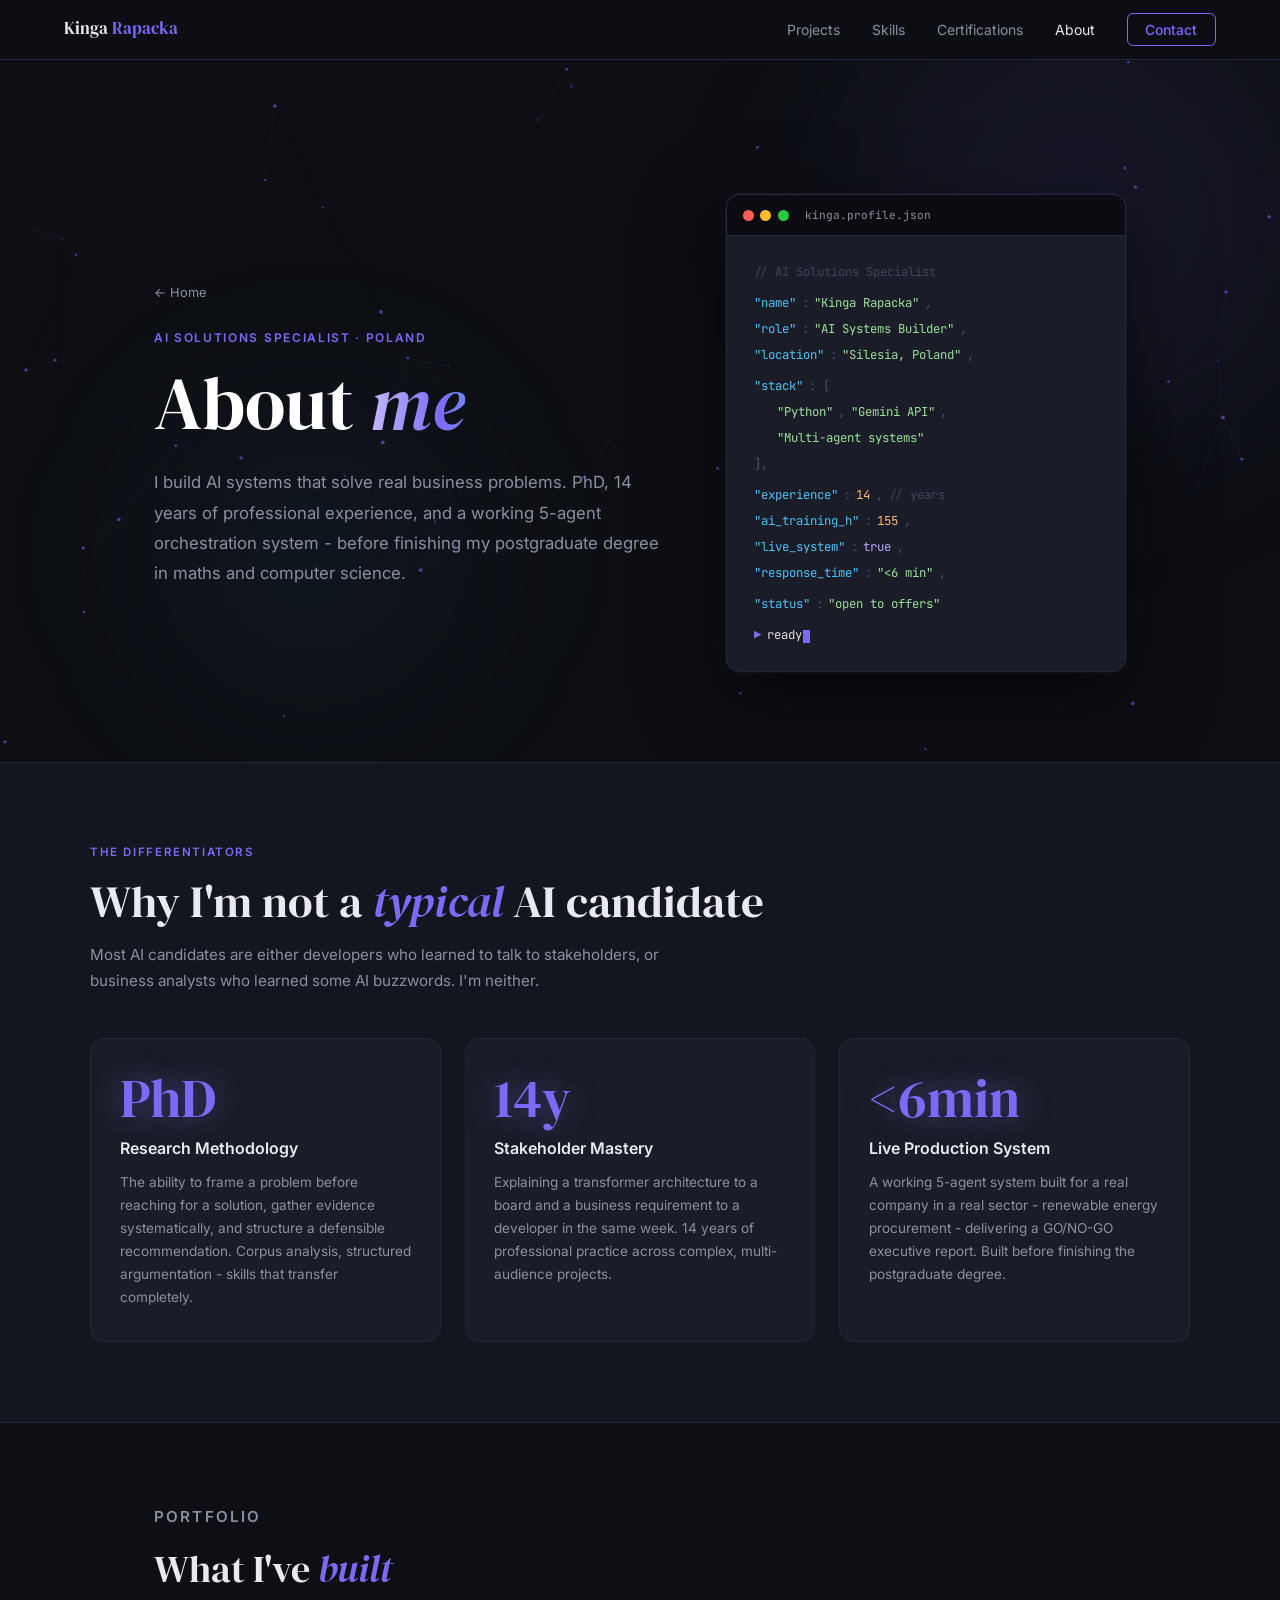
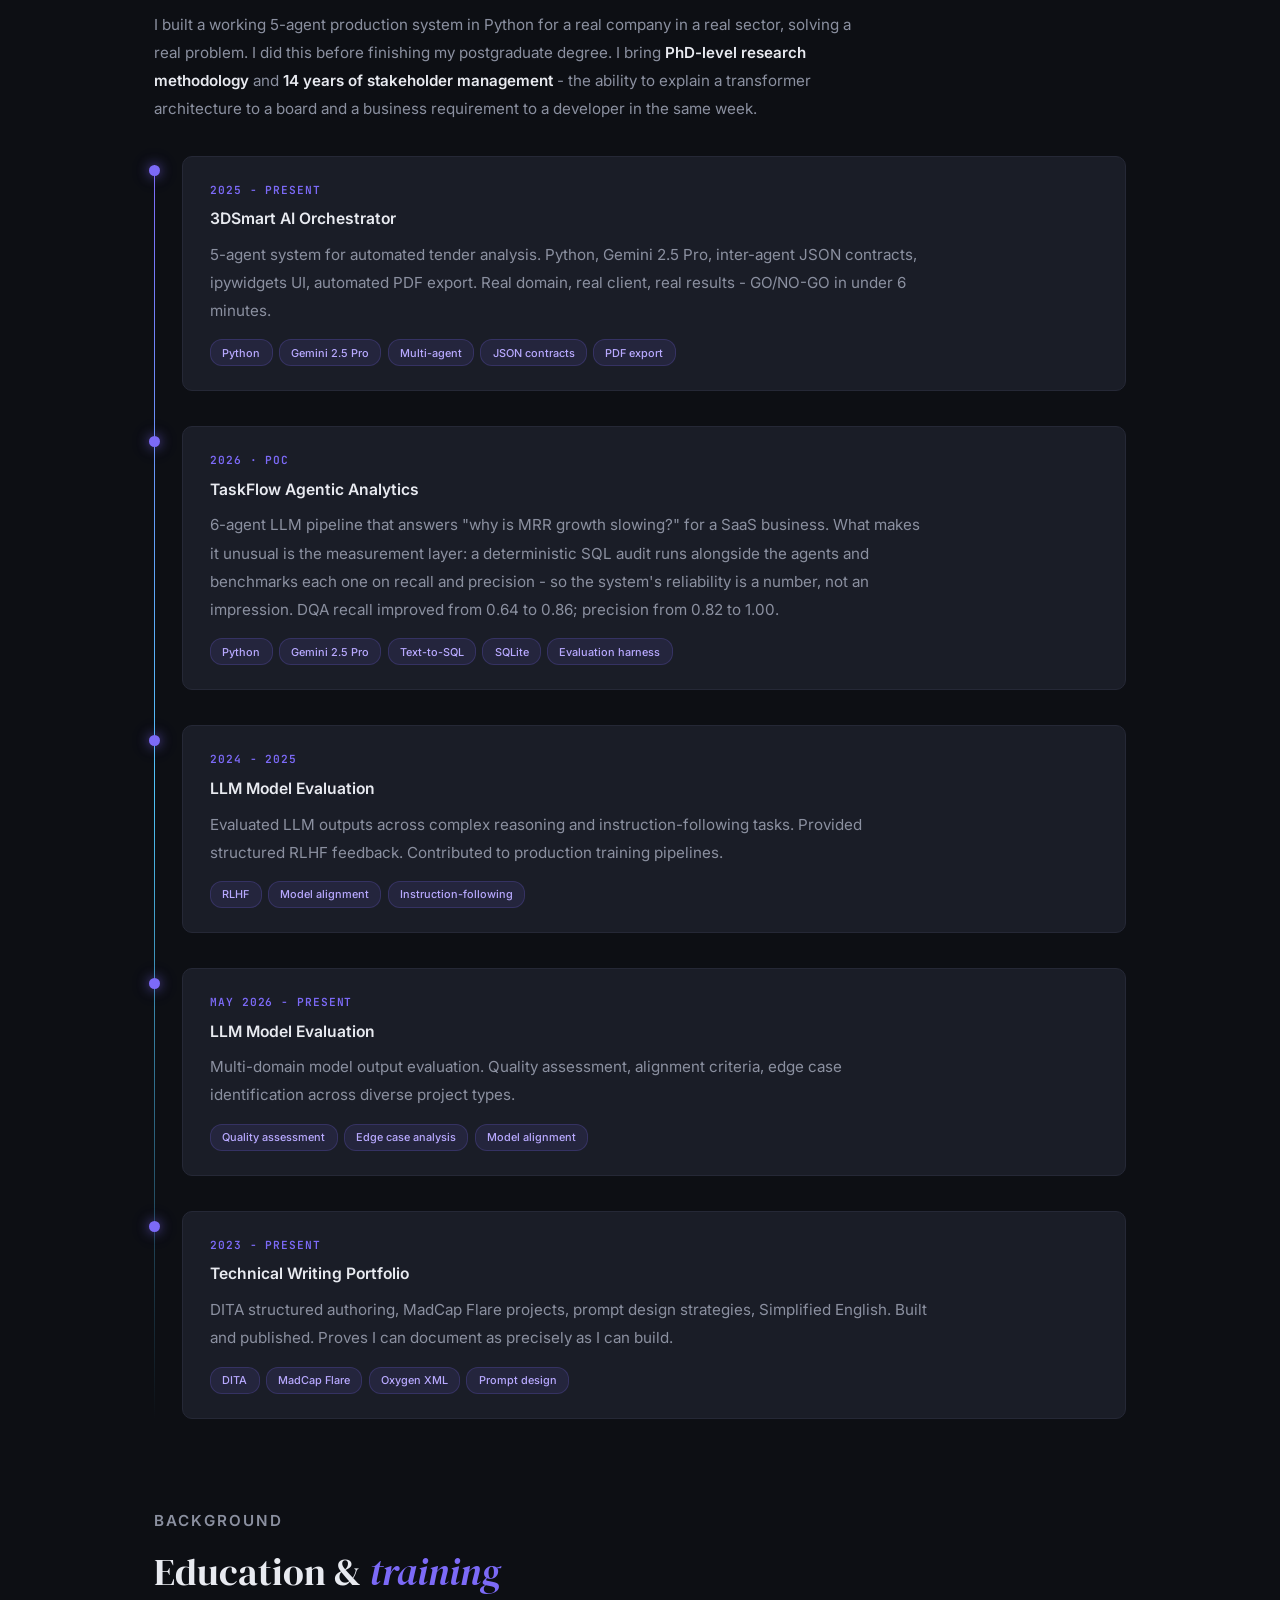
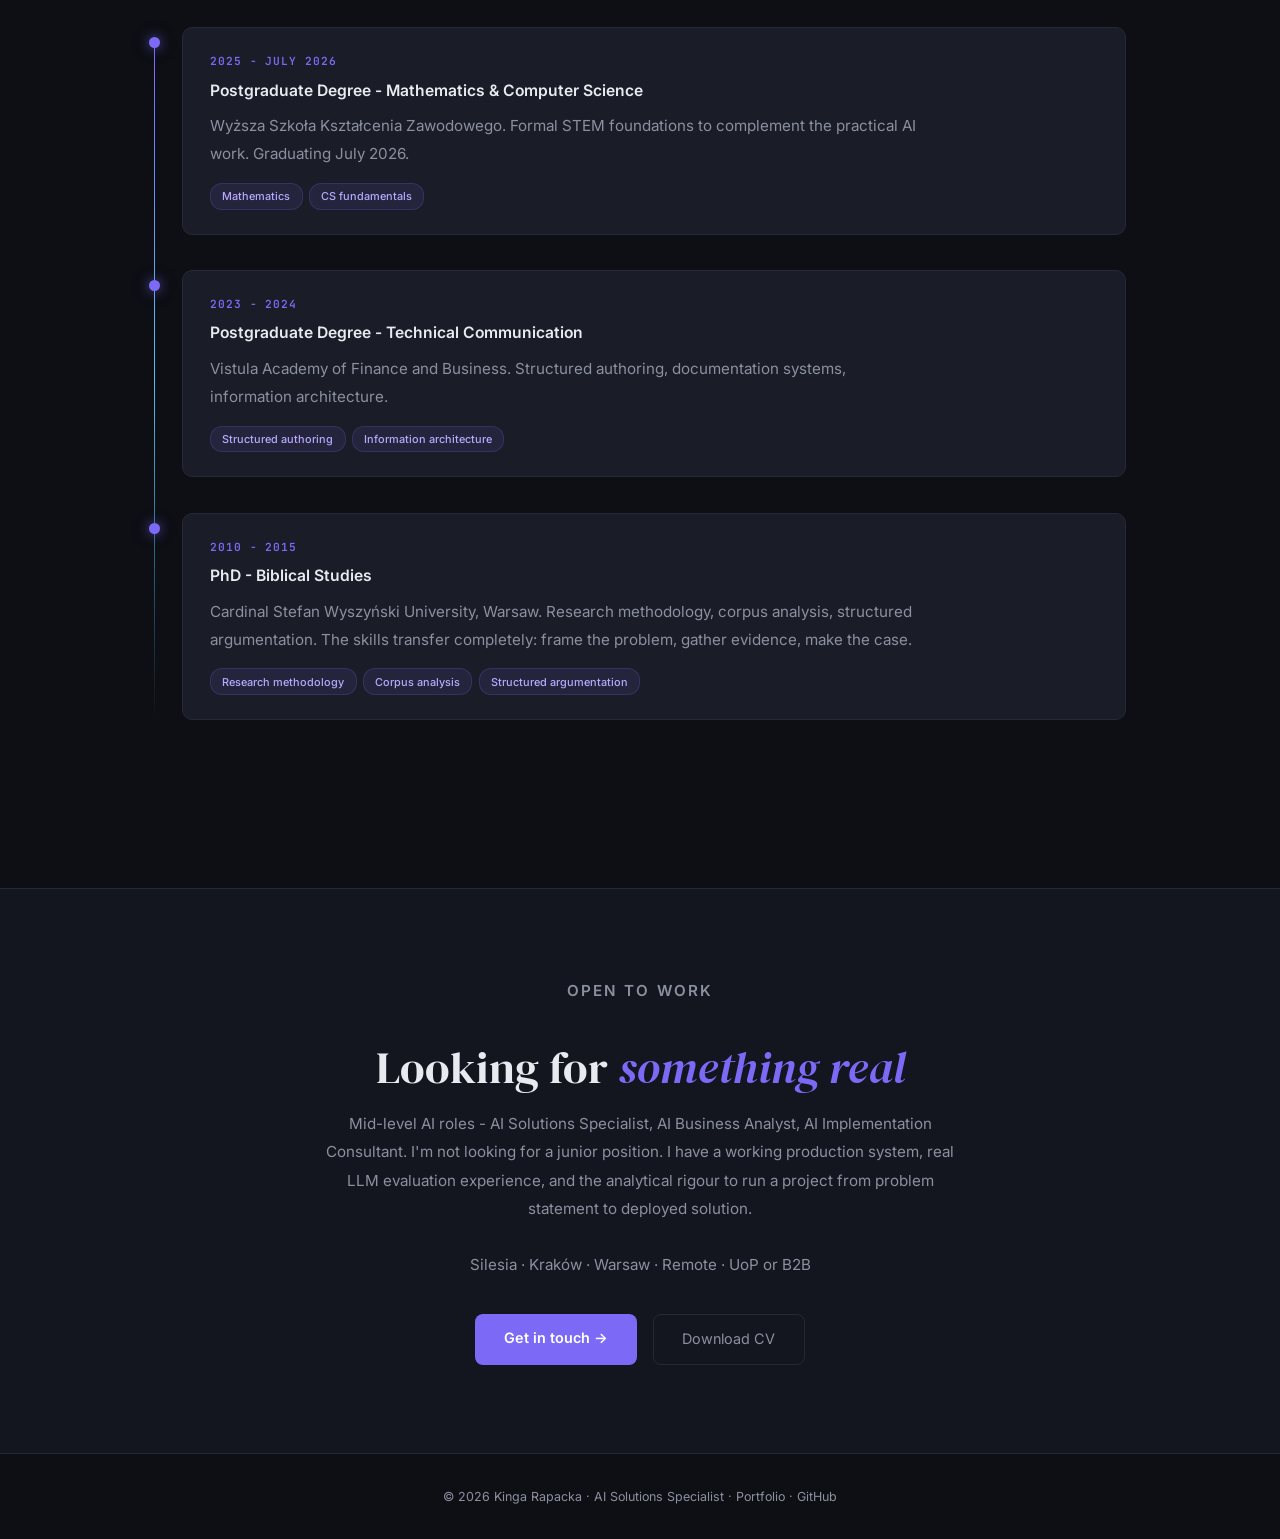
==== commit 41a33a45: "Update about.html" ====
--- a/about.html
+++ b/about.html
@@ -4,7 +4,7 @@
   <meta charset="UTF-8">
   <meta name="viewport" content="width=device-width, initial-scale=1.0">
   <meta name="description" content="About Kinga Rapacka - AI Solutions Specialist, PhD, Maths & CS graduate, Python developer.">
-  <title>About — Kinga Rapacka</title>
+  <title>About - Kinga Rapacka</title>
   <link rel="preconnect" href="https://fonts.googleapis.com">
   <link rel="preconnect" href="https://fonts.gstatic.com" crossorigin>
   <link href="https://fonts.googleapis.com/css2?family=DM+Serif+Display:ital@0;1&family=Inter:wght@400;500;600&family=JetBrains+Mono:wght@400;500;600&display=swap" rel="stylesheet">
@@ -371,7 +371,7 @@
       <a class="hero-back" href="index.html">← Home</a>
       <p class="hero-eyebrow">AI Solutions Specialist · Poland</p>
       <h1>About <em class="g-text">me</em></h1>
-      <p class="hero-sub">I build AI systems that solve real business problems. PhD, 14 years of professional experience, and a working 5-agent orchestration system — before finishing my postgraduate degree in maths and computer science.</p>
+      <p class="hero-sub">I build AI systems that solve real business problems. PhD, 14 years of professional experience, and a working 5-agent orchestration system - before finishing my postgraduate degree in maths and computer science.</p>
     </div>
 
     <div class="terminal reveal" data-delay="350">
@@ -417,7 +417,7 @@
       <div class="pillar-card reveal">
         <div class="pillar-num">PhD</div>
         <div class="pillar-name">Research Methodology</div>
-        <p class="pillar-desc">The ability to frame a problem before reaching for a solution, gather evidence systematically, and structure a defensible recommendation. Corpus analysis, structured argumentation — skills that transfer completely.</p>
+        <p class="pillar-desc">The ability to frame a problem before reaching for a solution, gather evidence systematically, and structure a defensible recommendation. Corpus analysis, structured argumentation - skills that transfer completely.</p>
       </div>
       <div class="pillar-card reveal" data-delay="110">
         <div class="pillar-num" data-count="14" data-display="14y">0y</div>
@@ -427,7 +427,7 @@
       <div class="pillar-card reveal" data-delay="220">
         <div class="pillar-num">&lt;6min</div>
         <div class="pillar-name">Live Production System</div>
-        <p class="pillar-desc">A working 5-agent system built for a real company in a real sector — renewable energy procurement — delivering a GO/NO-GO executive report. Built before finishing the postgraduate degree.</p>
+        <p class="pillar-desc">A working 5-agent system built for a real company in a real sector - renewable energy procurement - delivering a GO/NO-GO executive report. Built before finishing the postgraduate degree.</p>
       </div>
     </div>
   </div>
@@ -440,13 +440,13 @@
   <div class="about-section reveal">
     <p class="section-label">Portfolio</p>
     <h2>What I've <em>built</em></h2>
-    <p>I built a working 5-agent production system in Python for a real company in a real sector, solving a real problem. I did this before finishing my postgraduate degree. I bring <strong>PhD-level research methodology</strong> and <strong>14 years of stakeholder management</strong> — the ability to explain a transformer architecture to a board and a business requirement to a developer in the same week.</p>
+    <p>I built a working 5-agent production system in Python for a real company in a real sector, solving a real problem. I did this before finishing my postgraduate degree. I bring <strong>PhD-level research methodology</strong> and <strong>14 years of stakeholder management</strong> - the ability to explain a transformer architecture to a board and a business requirement to a developer in the same week.</p>
     <div class="timeline">
       <div class="tl-item">
         <div class="tl-card reveal-x">
-          <div class="tl-date">2025 – present</div>
+          <div class="tl-date">2025 - present</div>
           <div class="tl-title">3DSmart AI Orchestrator</div>
-          <p class="tl-desc">5-agent system for automated tender analysis. Python, Gemini 2.5 Pro, inter-agent JSON contracts, ipywidgets UI, automated PDF export. Real domain, real client, real results — GO/NO-GO in under 6 minutes.</p>
+          <p class="tl-desc">5-agent system for automated tender analysis. Python, Gemini 2.5 Pro, inter-agent JSON contracts, ipywidgets UI, automated PDF export. Real domain, real client, real results - GO/NO-GO in under 6 minutes.</p>
           <div class="tl-tags">
             <span class="tl-tag">Python</span><span class="tl-tag">Gemini 2.5 Pro</span>
             <span class="tl-tag">Multi-agent</span><span class="tl-tag">JSON contracts</span><span class="tl-tag">PDF export</span>
@@ -455,8 +455,19 @@
       </div>
       <div class="tl-item">
         <div class="tl-card reveal-x" data-delay="80">
-          <div class="tl-date">2024 – 2025</div>
-          <div class="tl-title">LLM Evaluation — Outlier AI</div>
+          <div class="tl-date">2026 · POC</div>
+          <div class="tl-title">TaskFlow Agentic Analytics</div>
+          <p class="tl-desc">6-agent LLM pipeline that answers "why is MRR growth slowing?" for a SaaS business. What makes it unusual is the measurement layer: a deterministic SQL audit runs alongside the agents and benchmarks each one on recall and precision - so the system's reliability is a number, not an impression. DQA recall improved from 0.64 to 0.86; precision from 0.82 to 1.00.</p>
+          <div class="tl-tags">
+            <span class="tl-tag">Python</span><span class="tl-tag">Gemini 2.5 Pro</span>
+            <span class="tl-tag">Text-to-SQL</span><span class="tl-tag">SQLite</span><span class="tl-tag">Evaluation harness</span>
+          </div>
+        </div>
+      </div>
+      <div class="tl-item">
+        <div class="tl-card reveal-x" data-delay="160">
+          <div class="tl-date">2024 - 2025</div>
+          <div class="tl-title">LLM Model Evaluation</div>
           <p class="tl-desc">Evaluated LLM outputs across complex reasoning and instruction-following tasks. Provided structured RLHF feedback. Contributed to production training pipelines.</p>
           <div class="tl-tags">
             <span class="tl-tag">RLHF</span><span class="tl-tag">Model alignment</span><span class="tl-tag">Instruction-following</span>
@@ -464,9 +475,9 @@
         </div>
       </div>
       <div class="tl-item">
-        <div class="tl-card reveal-x" data-delay="160">
-          <div class="tl-date">May 2026 – present</div>
-          <div class="tl-title">LLM Evaluation — Marketplace by Invisible</div>
+        <div class="tl-card reveal-x" data-delay="240">
+          <div class="tl-date">May 2026 - present</div>
+          <div class="tl-title">LLM Model Evaluation</div>
           <p class="tl-desc">Multi-domain model output evaluation. Quality assessment, alignment criteria, edge case identification across diverse project types.</p>
           <div class="tl-tags">
             <span class="tl-tag">Quality assessment</span><span class="tl-tag">Edge case analysis</span><span class="tl-tag">Model alignment</span>
@@ -474,8 +485,8 @@
         </div>
       </div>
       <div class="tl-item">
-        <div class="tl-card reveal-x" data-delay="240">
-          <div class="tl-date">2023 – present</div>
+        <div class="tl-card reveal-x" data-delay="320">
+          <div class="tl-date">2023 - present</div>
           <div class="tl-title">Technical Writing Portfolio</div>
           <p class="tl-desc">DITA structured authoring, MadCap Flare projects, prompt design strategies, Simplified English. Built and published. Proves I can document as precisely as I can build.</p>
           <div class="tl-tags">
@@ -493,24 +504,24 @@
     <div class="timeline">
       <div class="tl-item">
         <div class="tl-card reveal-x">
-          <div class="tl-date">2025 – July 2026</div>
-          <div class="tl-title">Postgraduate Degree — Mathematics &amp; Computer Science</div>
+          <div class="tl-date">2025 - July 2026</div>
+          <div class="tl-title">Postgraduate Degree - Mathematics &amp; Computer Science</div>
           <p class="tl-desc">Wyższa Szkoła Kształcenia Zawodowego. Formal STEM foundations to complement the practical AI work. Graduating July 2026.</p>
           <div class="tl-tags"><span class="tl-tag">Mathematics</span><span class="tl-tag">CS fundamentals</span></div>
         </div>
       </div>
       <div class="tl-item">
         <div class="tl-card reveal-x" data-delay="80">
-          <div class="tl-date">2023 – 2024</div>
-          <div class="tl-title">Postgraduate Degree — Technical Communication</div>
+          <div class="tl-date">2023 - 2024</div>
+          <div class="tl-title">Postgraduate Degree - Technical Communication</div>
           <p class="tl-desc">Vistula Academy of Finance and Business. Structured authoring, documentation systems, information architecture.</p>
           <div class="tl-tags"><span class="tl-tag">Structured authoring</span><span class="tl-tag">Information architecture</span></div>
         </div>
       </div>
       <div class="tl-item">
         <div class="tl-card reveal-x" data-delay="160">
-          <div class="tl-date">2010 – 2015</div>
-          <div class="tl-title">PhD — Biblical Studies</div>
+          <div class="tl-date">2010 - 2015</div>
+          <div class="tl-title">PhD - Biblical Studies</div>
           <p class="tl-desc">Cardinal Stefan Wyszyński University, Warsaw. Research methodology, corpus analysis, structured argumentation. The skills transfer completely: frame the problem, gather evidence, make the case.</p>
           <div class="tl-tags"><span class="tl-tag">Research methodology</span><span class="tl-tag">Corpus analysis</span><span class="tl-tag">Structured argumentation</span></div>
         </div>
@@ -525,7 +536,7 @@
   <div class="cta-inner reveal">
     <p class="section-label">Open to work</p>
     <h2>Looking for <em>something real</em></h2>
-    <p>Mid-level AI roles — AI Solutions Specialist, AI Business Analyst, AI Implementation Consultant. I'm not looking for a junior position. I have a working production system, real LLM evaluation experience, and the analytical rigour to run a project from problem statement to deployed solution.<br><br>Silesia · Kraków · Warsaw · Remote · UoP or B2B</p>
+    <p>Mid-level AI roles - AI Solutions Specialist, AI Business Analyst, AI Implementation Consultant. I'm not looking for a junior position. I have a working production system, real LLM evaluation experience, and the analytical rigour to run a project from problem statement to deployed solution.<br><br>Silesia · Kraków · Warsaw · Remote · UoP or B2B</p>
     <div class="cta-btns">
       <a href="index.html#contact" class="btn-primary">Get in touch →</a>
       <a href="assets/Kinga_Rapacka_CV.pdf" class="btn-ghost" download>Download CV</a>
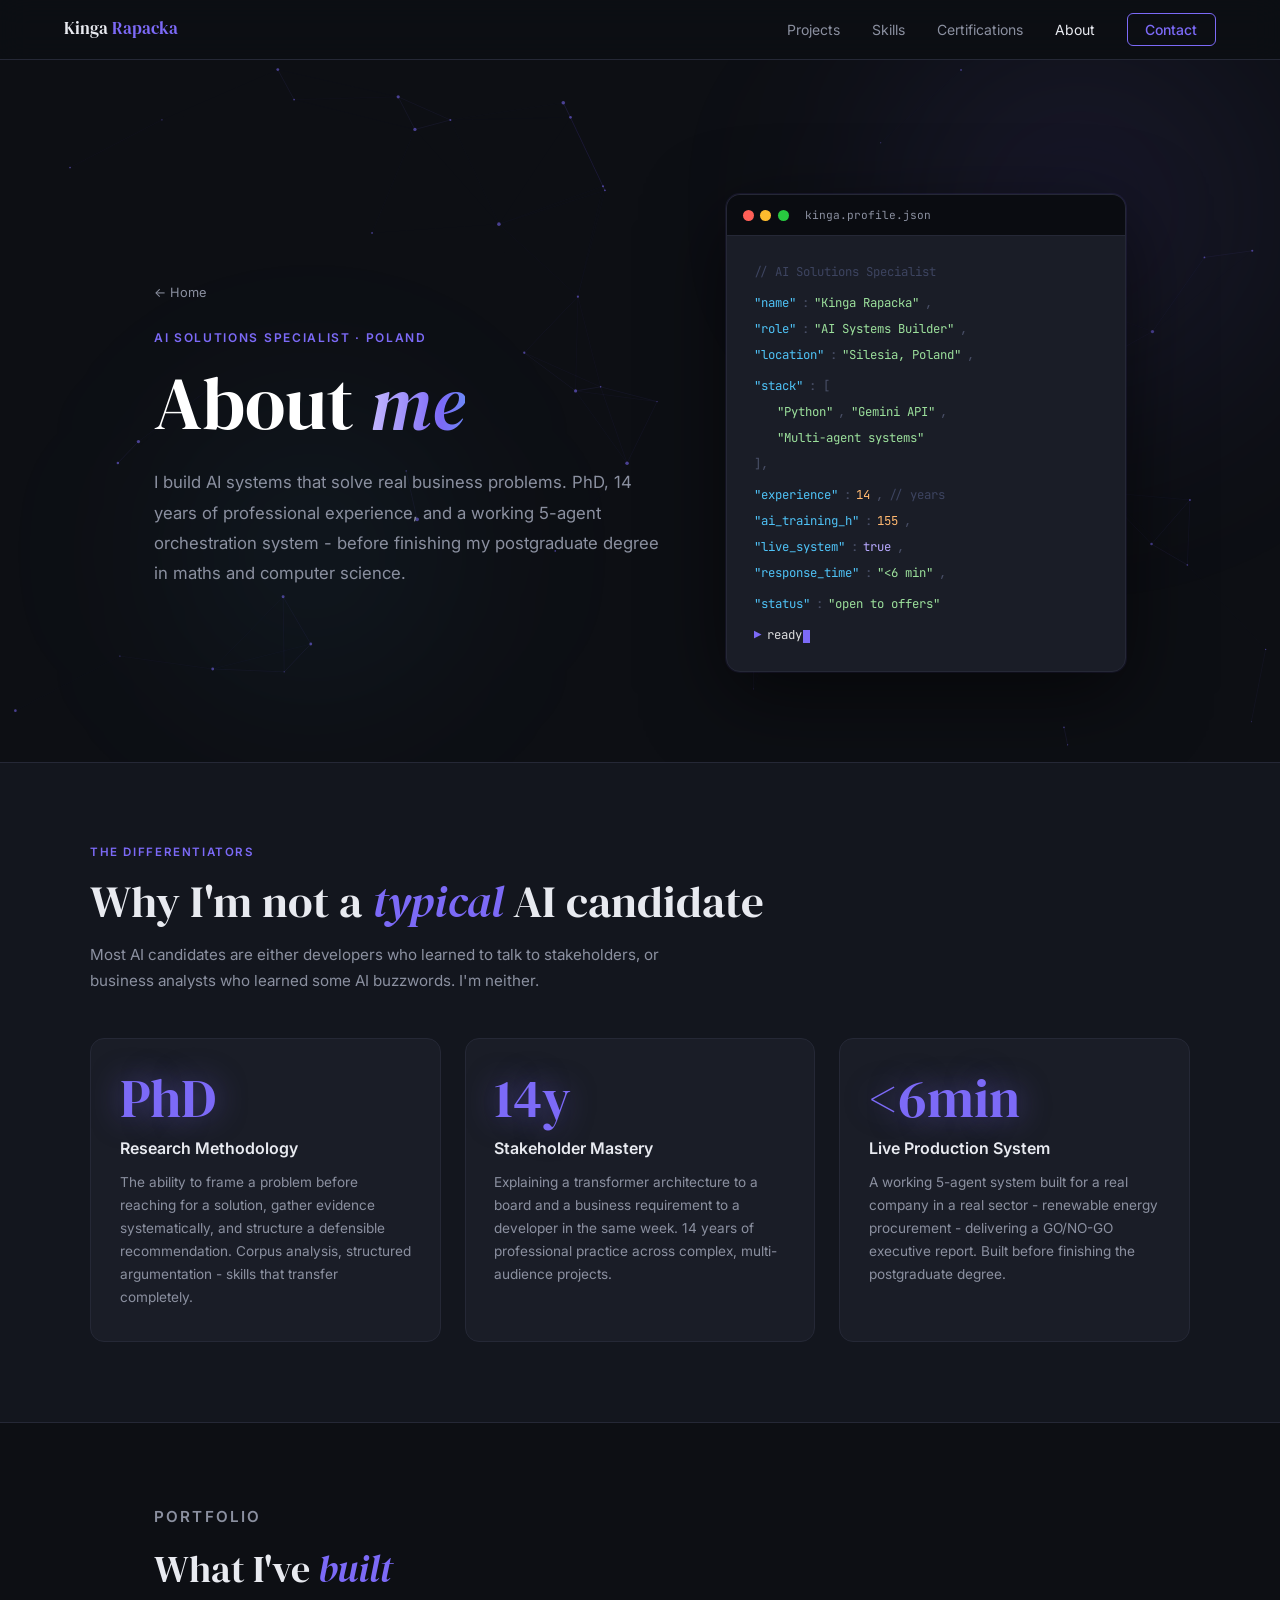
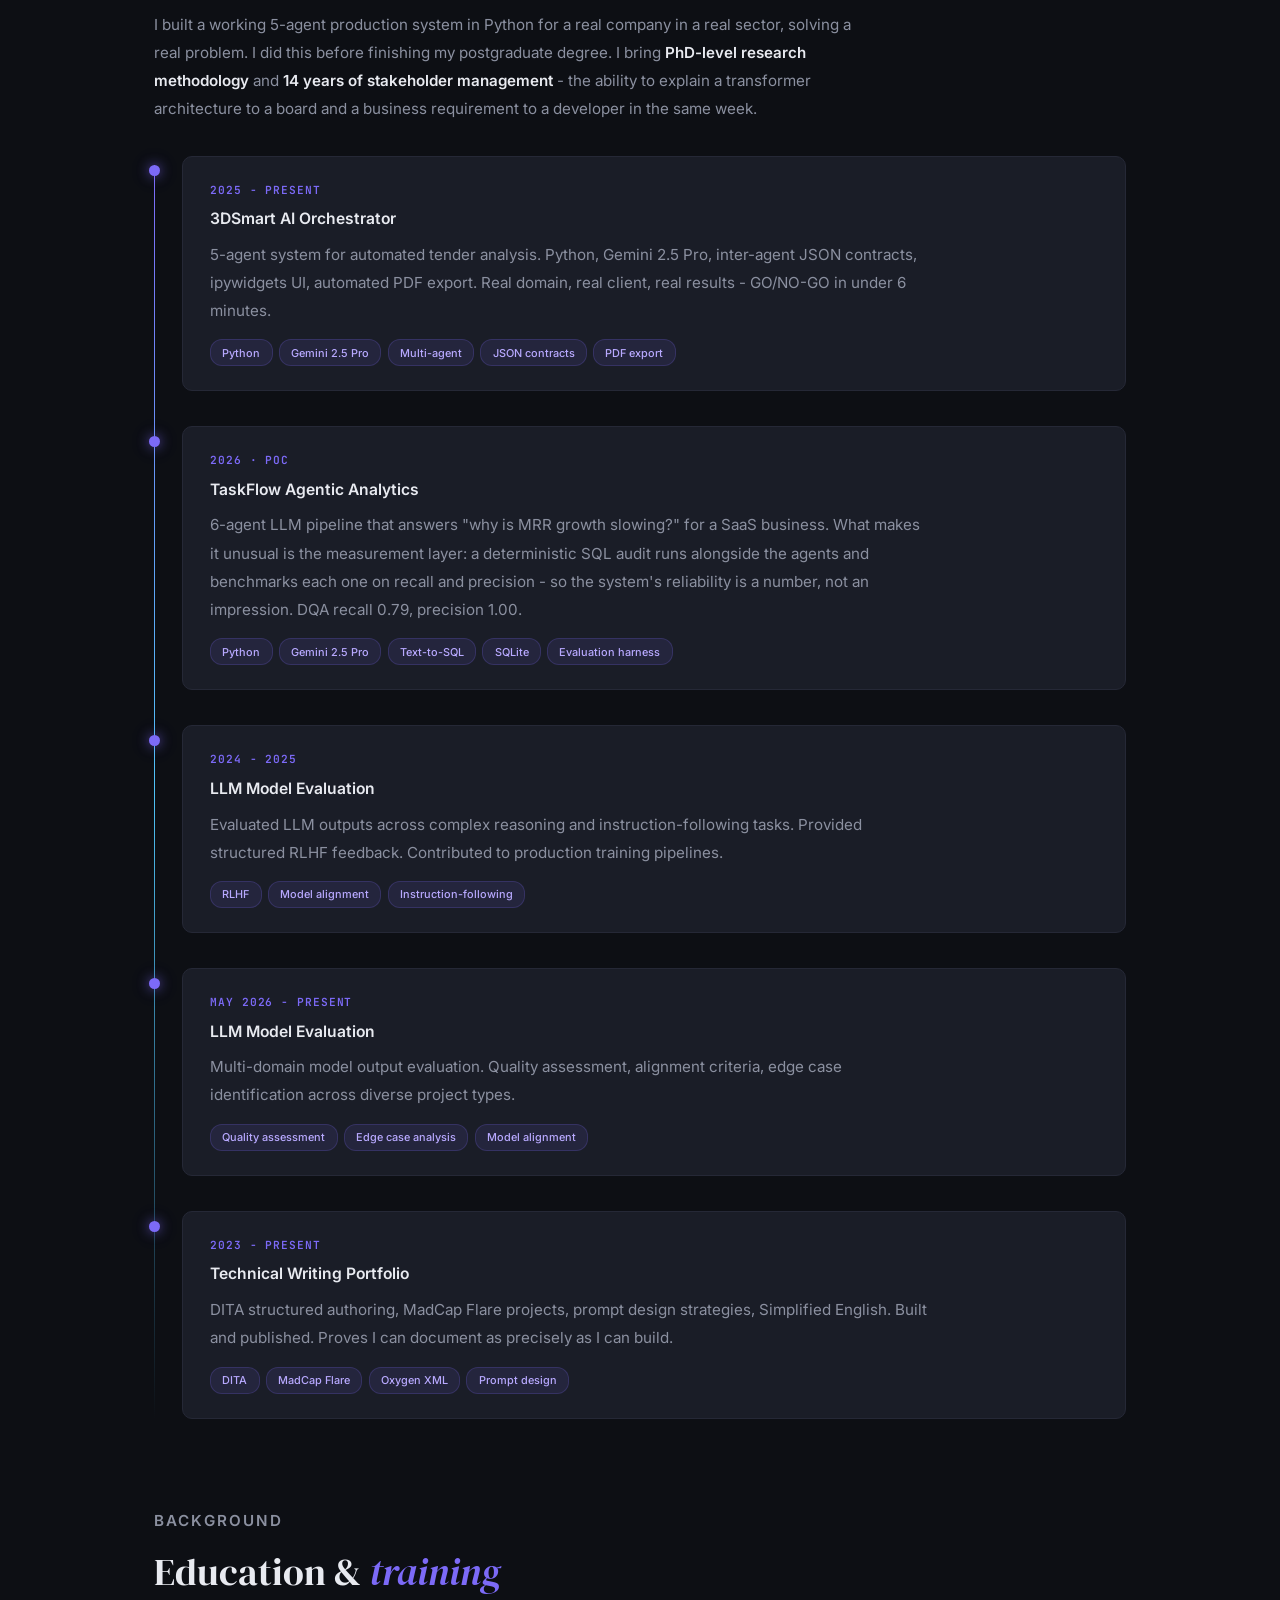
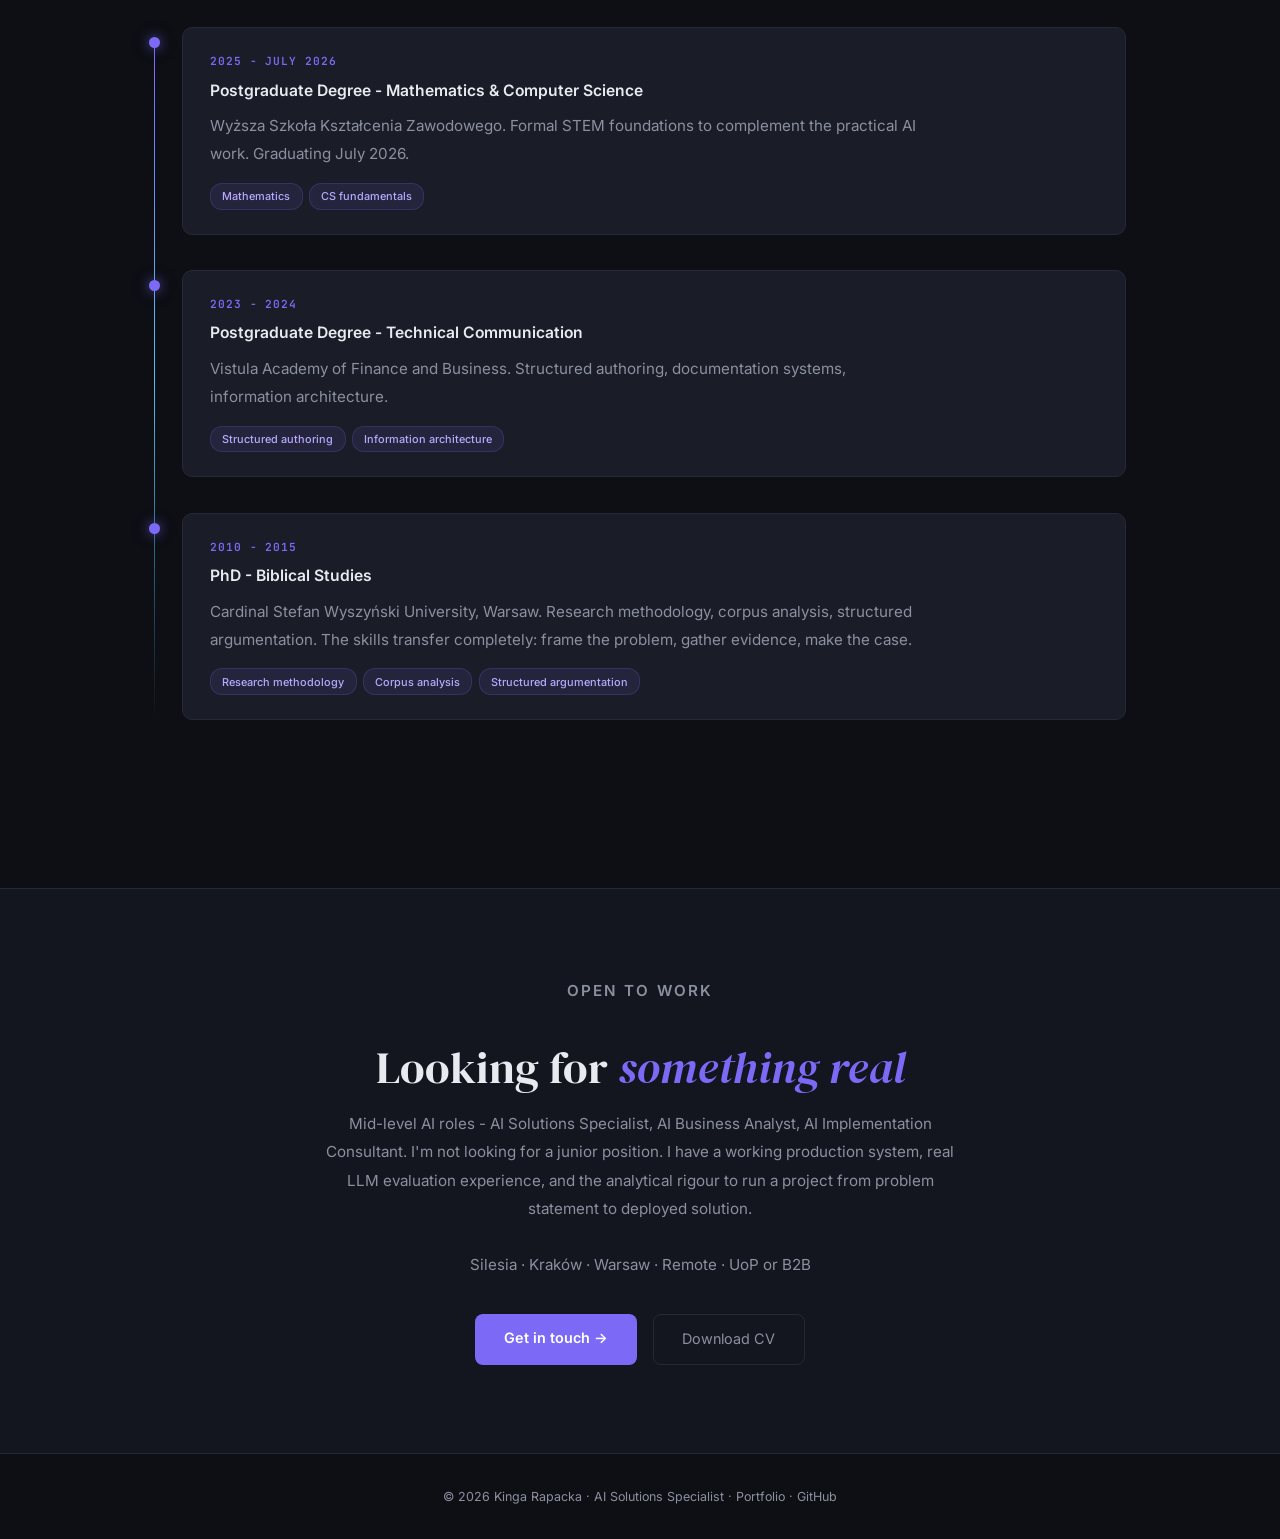
==== commit 18e9eb70: "all" ====
--- a/about.html
+++ b/about.html
@@ -457,7 +457,7 @@
         <div class="tl-card reveal-x" data-delay="80">
           <div class="tl-date">2026 · POC</div>
           <div class="tl-title">TaskFlow Agentic Analytics</div>
-          <p class="tl-desc">6-agent LLM pipeline that answers "why is MRR growth slowing?" for a SaaS business. What makes it unusual is the measurement layer: a deterministic SQL audit runs alongside the agents and benchmarks each one on recall and precision - so the system's reliability is a number, not an impression. DQA recall improved from 0.64 to 0.86; precision from 0.82 to 1.00.</p>
+          <p class="tl-desc">6-agent LLM pipeline that answers "why is MRR growth slowing?" for a SaaS business. What makes it unusual is the measurement layer: a deterministic SQL audit runs alongside the agents and benchmarks each one on recall and precision - so the system's reliability is a number, not an impression. DQA recall 0.79, precision 1.00.</p>
           <div class="tl-tags">
             <span class="tl-tag">Python</span><span class="tl-tag">Gemini 2.5 Pro</span>
             <span class="tl-tag">Text-to-SQL</span><span class="tl-tag">SQLite</span><span class="tl-tag">Evaluation harness</span>
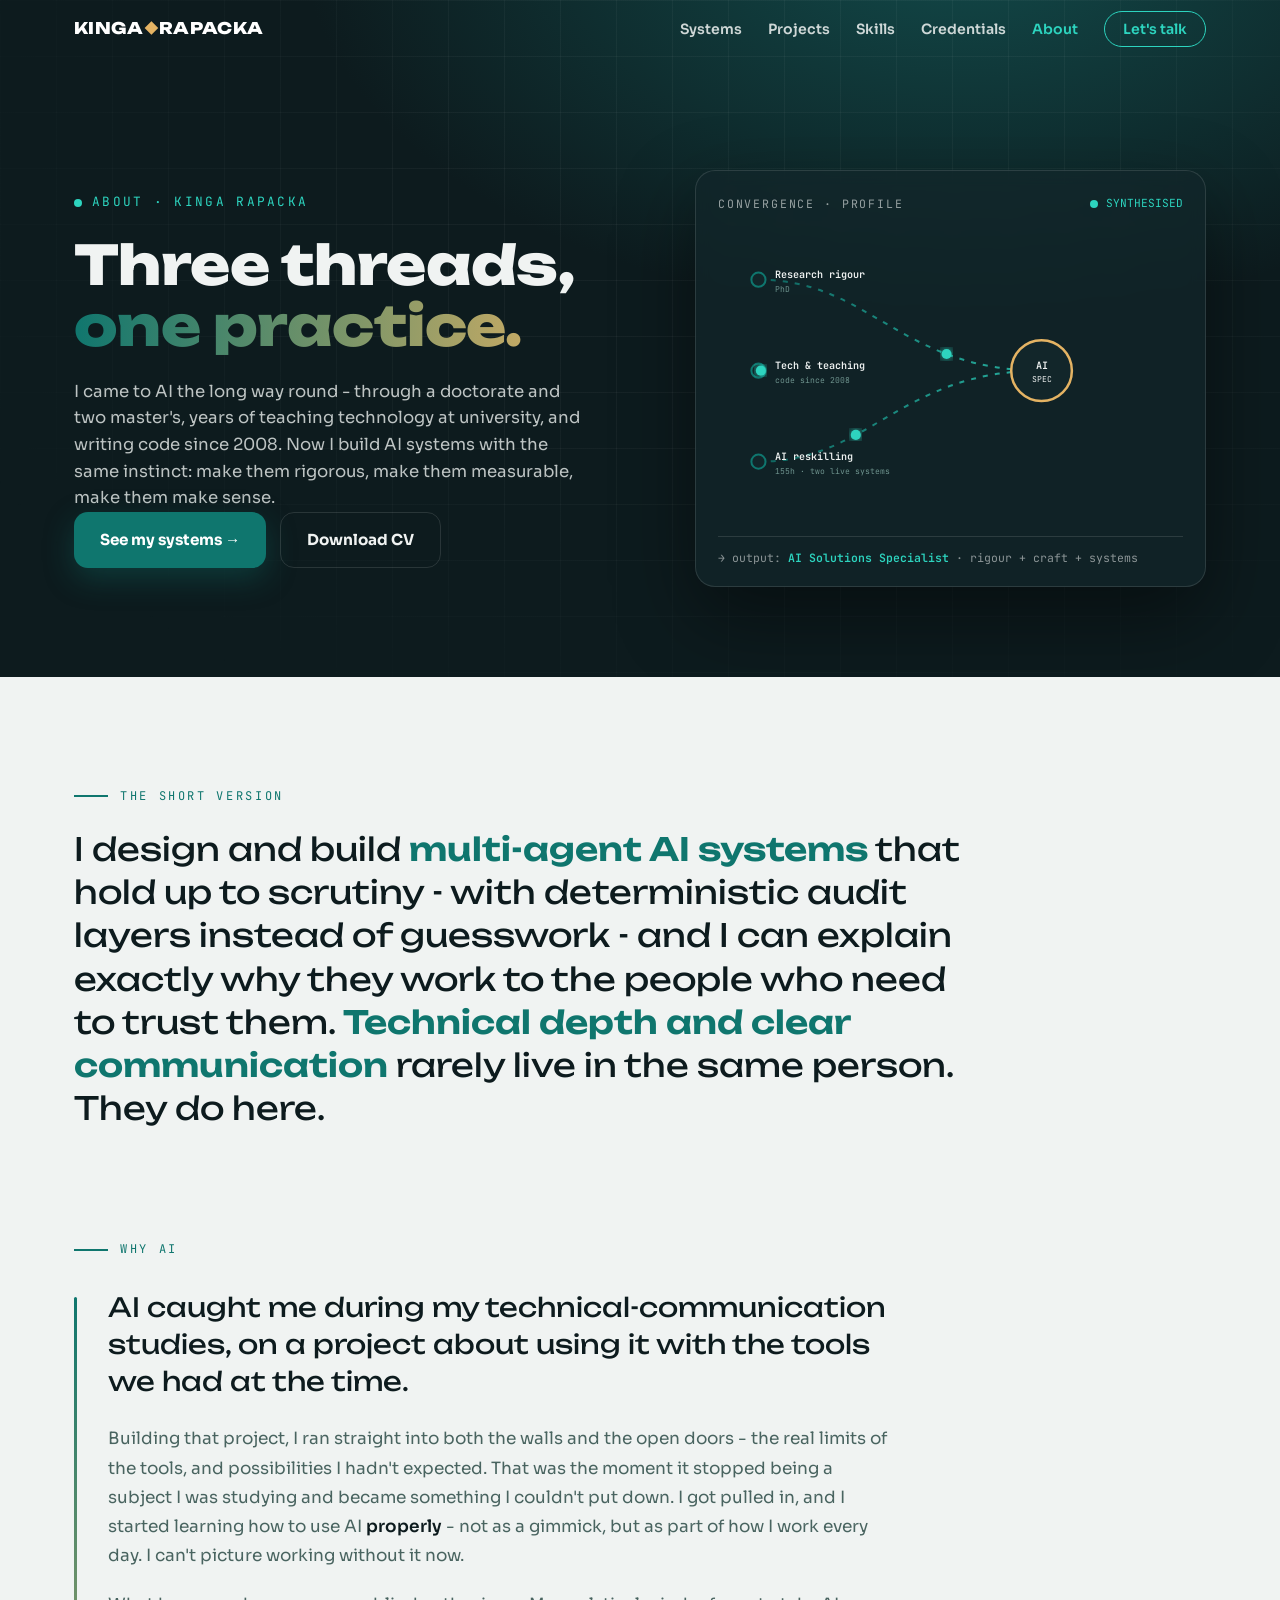
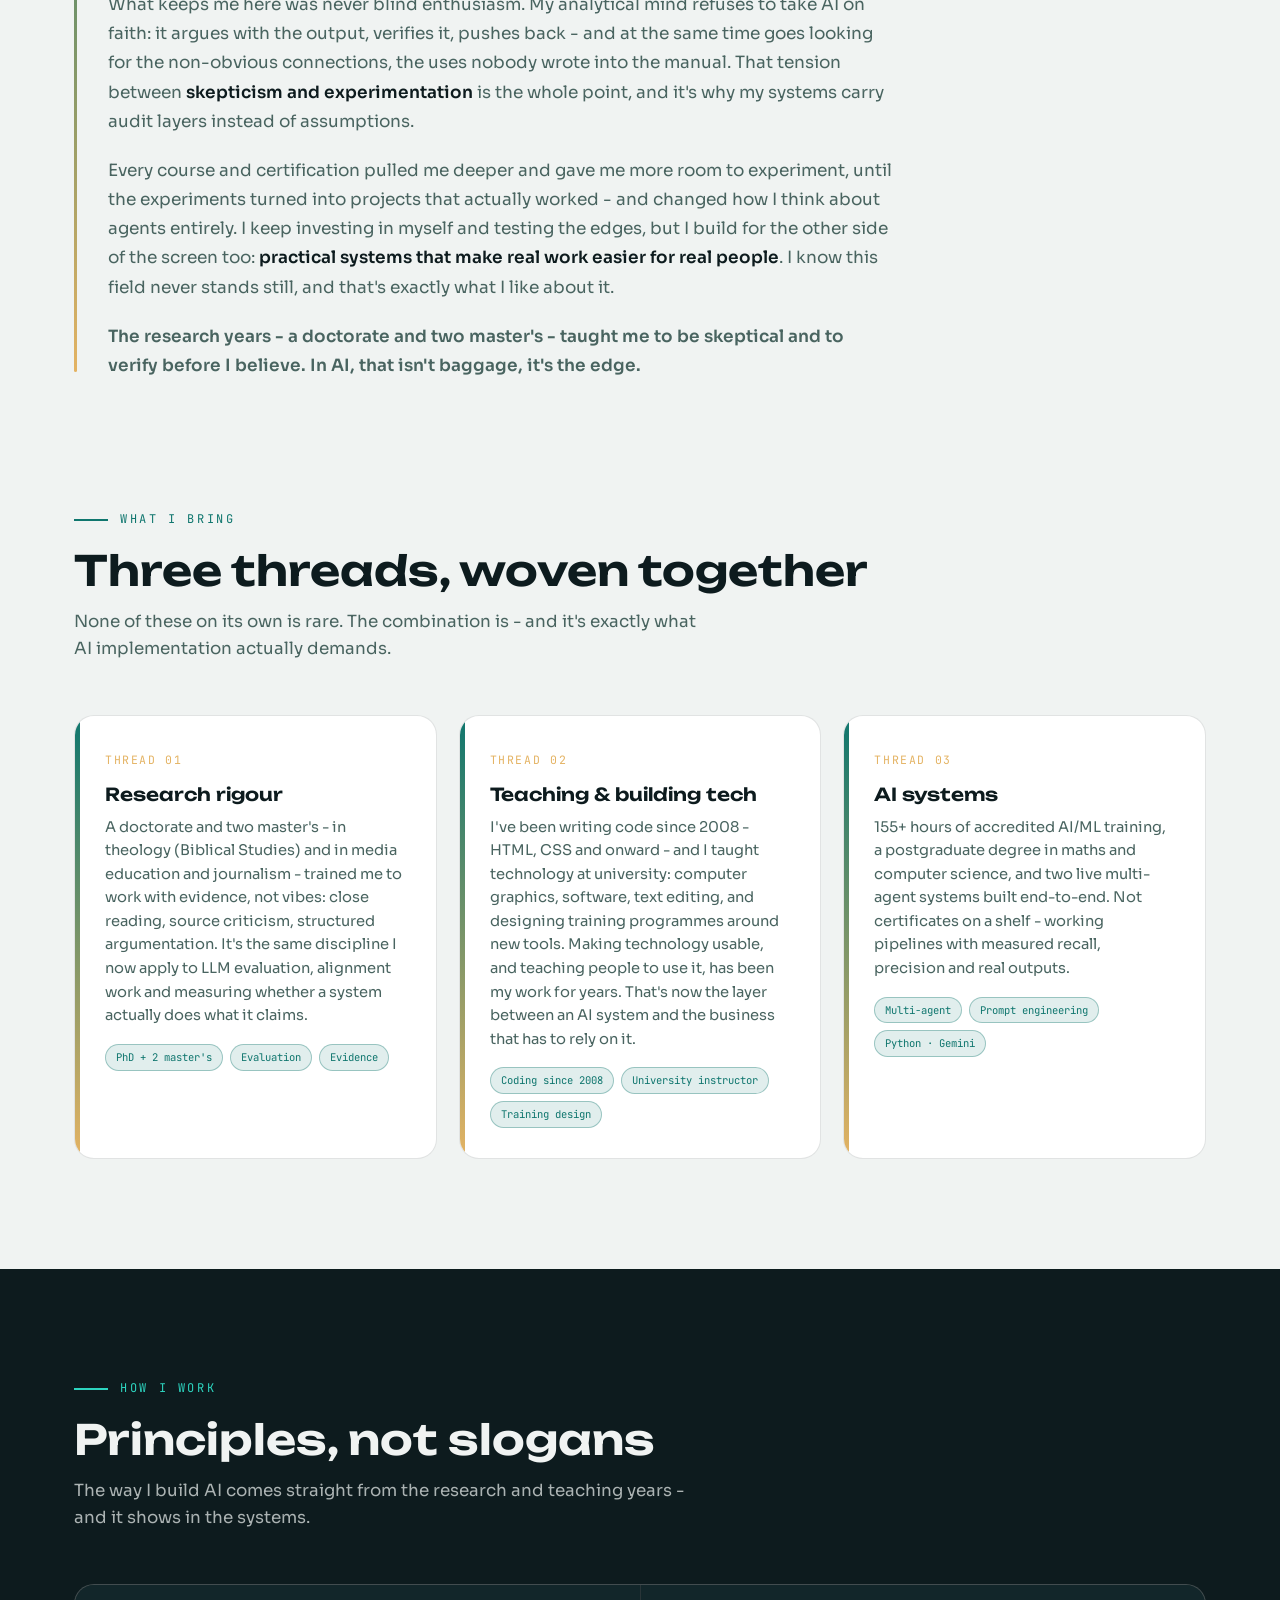
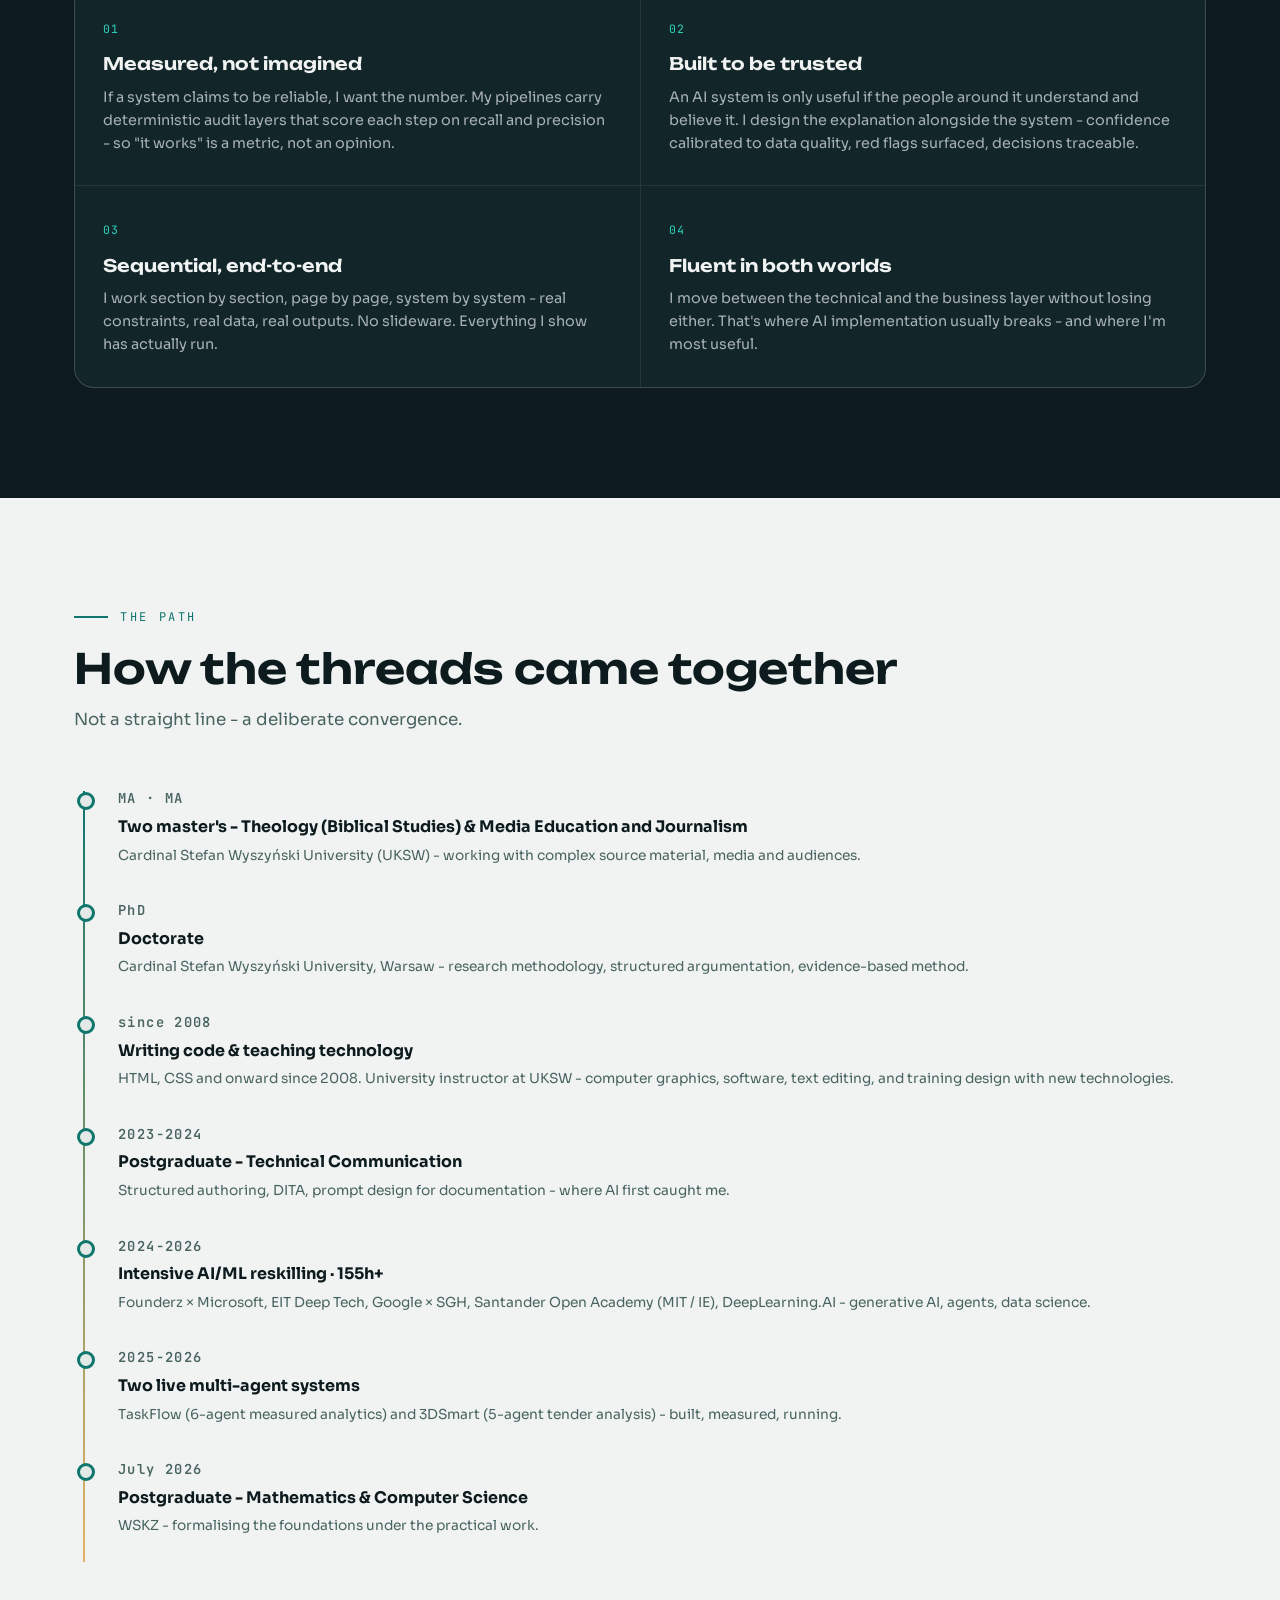
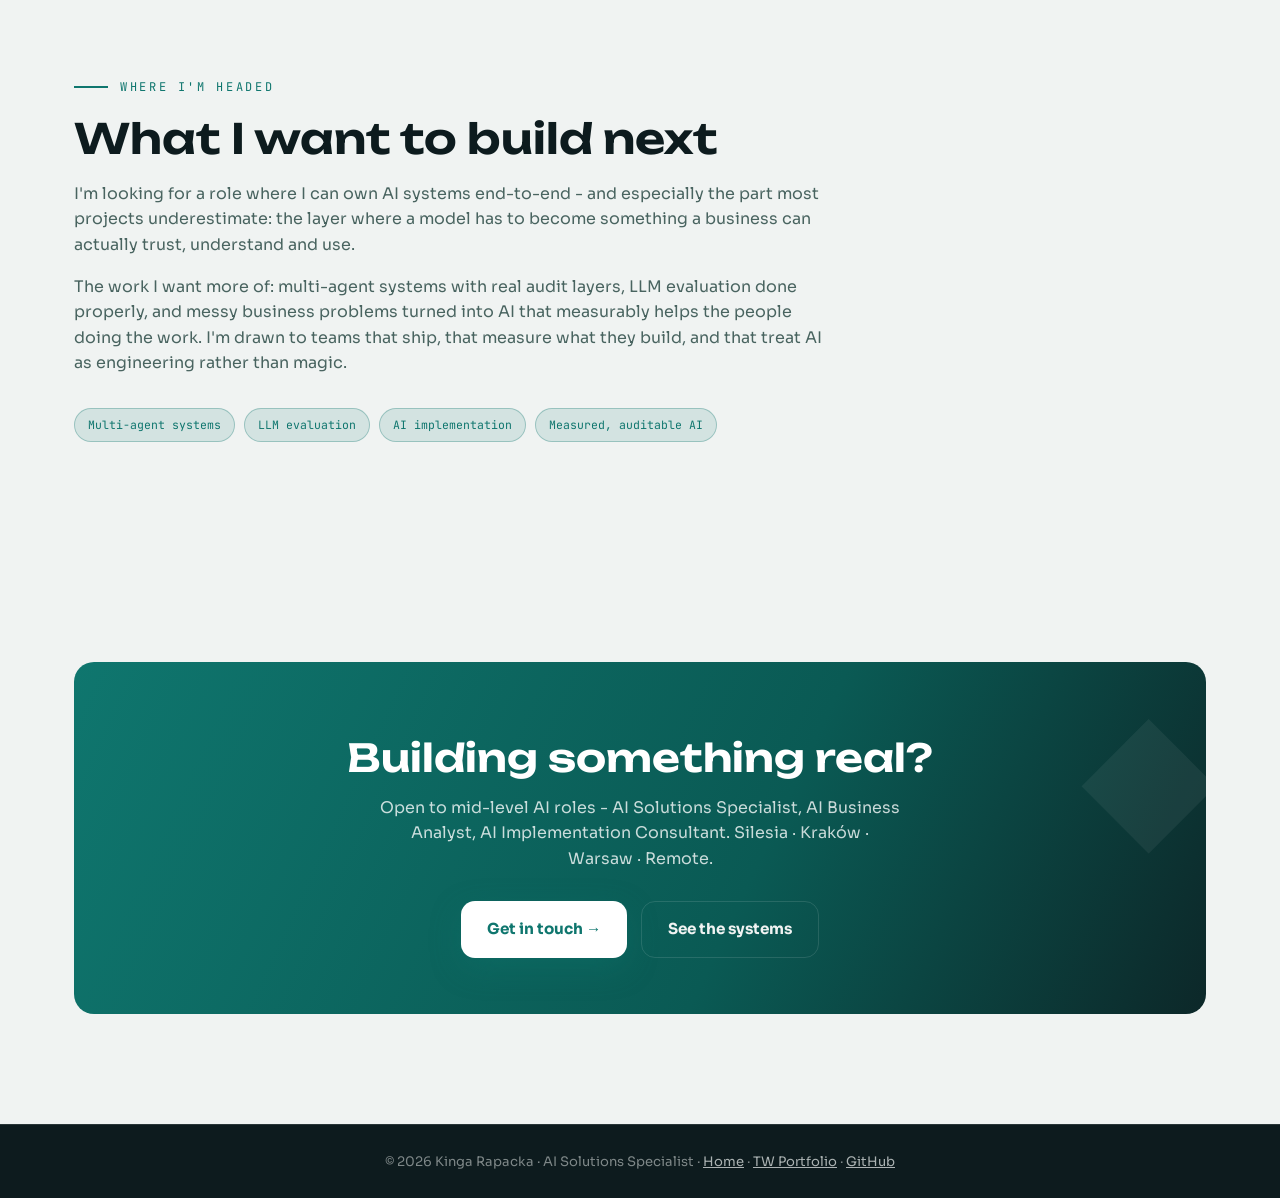
==== commit efe62ada: "Update about.html" ====
--- a/about.html
+++ b/about.html
@@ -1,638 +1,240 @@
 <!DOCTYPE html>
 <html lang="en">
 <head>
-  <meta charset="UTF-8">
-  <meta name="viewport" content="width=device-width, initial-scale=1.0">
-  <meta name="description" content="About Kinga Rapacka - AI Solutions Specialist, PhD, Maths & CS graduate, Python developer.">
-  <title>About - Kinga Rapacka</title>
-  <link rel="preconnect" href="https://fonts.googleapis.com">
-  <link rel="preconnect" href="https://fonts.gstatic.com" crossorigin>
-  <link href="https://fonts.googleapis.com/css2?family=DM+Serif+Display:ital@0;1&family=Inter:wght@400;500;600&family=JetBrains+Mono:wght@400;500;600&display=swap" rel="stylesheet">
-  <style>
-    *, *::before, *::after { box-sizing: border-box; margin: 0; padding: 0; }
-    html { scroll-behavior: smooth; }
-    body {
-      background: #0d0f14; color: #e8eaf0;
-      font-family: 'Inter', system-ui, sans-serif;
-      font-size: 16px; line-height: 1.7;
-      -webkit-font-smoothing: antialiased;
-    }
-    a { color: inherit; text-decoration: none; }
-
-    :root {
-      --bg: #0d0f14; --bg-mid: #13161e; --bg-card: #1a1d27; --border: #252836;
-      --accent: #7c6af7; --accent-2: #4fc3f7;
-      --text: #e8eaf0; --muted: #8b90a0;
-      --ff-display: 'DM Serif Display', serif;
-      --ff-mono: 'JetBrains Mono', monospace;
-      --nav-h: 60px;
-    }
-
-    /* ── NAV ─────────────────────────────────────────────────────────────── */
-    nav {
-      position: sticky; top: 0; z-index: 100;
-      display: flex; align-items: center; justify-content: space-between;
-      padding: 0 clamp(1.5rem,5vw,4rem); height: var(--nav-h);
-      background: rgba(13,15,20,.92); backdrop-filter: blur(14px);
-      border-bottom: 1px solid var(--border);
-    }
-    .nav-logo { font-family: var(--ff-display); font-size: 1.05rem; }
-    .nav-logo span { color: var(--accent); }
-    .nav-links { display: flex; gap: 2rem; list-style: none; }
-    .nav-links a { font-size: .875rem; color: var(--muted); transition: color .2s; }
-    .nav-links a:hover, .nav-links a.active { color: var(--text); }
-    .nav-cta {
-      font-size: .8rem; font-weight: 500;
-      padding: .45rem 1.1rem; border: 1px solid var(--accent);
-      border-radius: 6px; color: var(--accent) !important;
-      transition: background .2s !important;
-    }
-    .nav-cta:hover { background: var(--accent); color: #fff !important; }
-
-    /* ── PROGRESS BAR ───────────────────────────────────────────────────── */
-    #progress-bar {
-      position: fixed; top: 0; left: 0; height: 2px;
-      background: linear-gradient(90deg, var(--accent), var(--accent-2));
-      z-index: 200; width: 0%;
-      box-shadow: 0 0 10px rgba(79,195,247,.6);
-      pointer-events: none;
-    }
-
-    /* ── HERO ────────────────────────────────────────────────────────────── */
-    .hero-wrap { position: relative; overflow: hidden; background: var(--bg); }
-
-    #hero-canvas {
-      position: absolute; inset: 0;
-      width: 100%; height: 100%;
-      pointer-events: none; z-index: 0;
-    }
-
-    .hero-orb { position: absolute; border-radius: 50%; pointer-events: none; filter: blur(90px); z-index: 0; }
-    .hero-orb-1 {
-      width: 600px; height: 600px;
-      background: radial-gradient(circle, rgba(124,106,247,.13) 0%, transparent 70%);
-      top: -150px; right: -100px;
-      animation: orb1 15s ease-in-out infinite;
-    }
-    .hero-orb-2 {
-      width: 420px; height: 420px;
-      background: radial-gradient(circle, rgba(79,195,247,.08) 0%, transparent 70%);
-      bottom: 0; left: 8%;
-      animation: orb2 18s ease-in-out infinite;
-    }
-    @keyframes orb1 { 0%,100%{transform:translate(0,0)} 33%{transform:translate(-40px,30px)} 66%{transform:translate(30px,-40px)} }
-    @keyframes orb2 { 0%,100%{transform:translate(0,0)} 50%{transform:translate(40px,-25px)} }
-
-    .hero {
-      position: relative; z-index: 1;
-      min-height: 78vh;
-      display: grid; grid-template-columns: 1fr 400px; gap: 4rem;
-      align-items: center;
-      max-width: 1100px; margin: 0 auto;
-      padding: calc(var(--nav-h) + 4rem) clamp(1.5rem,5vw,4rem) 5rem;
-    }
-
-    .hero-back {
-      display: inline-flex; align-items: center; gap: .4rem;
-      font-size: .8rem; color: var(--muted);
-      transition: color .2s; margin-bottom: 1.5rem;
-    }
-    .hero-back:hover { color: var(--text); }
-
-    .hero-eyebrow {
-      font-size: .75rem; font-weight: 600;
-      letter-spacing: .14em; text-transform: uppercase;
-      color: var(--accent); margin-bottom: 1rem;
-    }
-
-    .hero h1 {
-      font-family: var(--ff-display);
-      font-size: clamp(2.8rem,6vw,4.6rem);
-      font-weight: 400; line-height: 1.1;
-      color: #fff; margin-bottom: 1.4rem;
-    }
-
-    .g-text {
-      background: linear-gradient(90deg, #c4b8ff, #7c6af7, #4fc3f7, #7c6af7, #c4b8ff);
-      background-size: 300%;
-      -webkit-background-clip: text; -webkit-text-fill-color: transparent;
-      background-clip: text;
-      animation: g-shift 6s ease-in-out infinite;
-      font-style: italic;
-    }
-    @keyframes g-shift { 0%,100%{background-position:0% 50%} 50%{background-position:100% 50%} }
-
-    .hero-sub {
-      font-size: 1.05rem; color: var(--muted);
-      line-height: 1.8; max-width: 520px; margin-bottom: 0;
-    }
-
-    /* ── TERMINAL CARD ───────────────────────────────────────────────────── */
-    .terminal {
-      background: var(--bg-card);
-      border: 1px solid var(--border);
-      border-radius: 14px; overflow: hidden;
-      box-shadow: 0 24px 80px rgba(0,0,0,.55), 0 0 0 1px rgba(124,106,247,.1);
-      transition: box-shadow .3s, transform .3s;
-    }
-    .terminal:hover {
-      box-shadow: 0 30px 90px rgba(0,0,0,.6), 0 0 0 1px rgba(124,106,247,.25), 0 0 50px rgba(124,106,247,.07);
-      transform: translateY(-4px);
-    }
-
-    .terminal-bar {
-      background: #0a0c11;
-      padding: .65rem 1rem;
-      display: flex; align-items: center; gap: .4rem;
-      border-bottom: 1px solid var(--border);
-    }
-    .terminal-dot { width: 11px; height: 11px; border-radius: 50%; }
-    .terminal-dot:nth-child(1) { background: #ff5f57; }
-    .terminal-dot:nth-child(2) { background: #febc2e; }
-    .terminal-dot:nth-child(3) { background: #28c840; }
-    .terminal-filename { font-family: var(--ff-mono); font-size: .7rem; color: var(--muted); margin-left: .6rem; }
-
-    .terminal-body { padding: 1.4rem 1.7rem; font-family: var(--ff-mono); font-size: .77rem; line-height: 2.1; }
-    .t-line { display: flex; align-items: baseline; gap: .35rem; flex-wrap: wrap; }
-    .t-out { padding-left: 1.4rem; }
-    .t-comment { color: #3d4460; }
-    .t-key { color: var(--accent-2); }
-    .t-str { color: #9ce09c; }
-    .t-num { color: #ffb870; }
-    .t-bool { color: #b8a9ff; }
-    .t-punct { color: #4a5068; }
-    .t-prompt { color: var(--accent); }
-    .t-cmd { color: rgba(255,255,255,.85); }
-    .t-gap { height: .35rem; }
-    .t-cursor {
-      display: inline-block; width: 7px; height: 13px;
-      background: var(--accent); vertical-align: text-bottom;
-      animation: blink .9s step-end infinite; margin-left: 1px;
-    }
-    @keyframes blink { 0%,100%{opacity:1} 50%{opacity:0} }
-
-    /* ── PILLARS SECTION ────────────────────────────────────────────────── */
-    .pillars-section {
-      background: var(--bg-mid);
-      border-top: 1px solid var(--border); border-bottom: 1px solid var(--border);
-      padding: 5rem clamp(1.5rem,5vw,4rem);
-    }
-    .pillars-inner { max-width: 1100px; margin: 0 auto; }
-
-    .section-label {
-      font-size: .72rem; font-weight: 600;
-      letter-spacing: .14em; text-transform: uppercase;
-      color: var(--accent); margin-bottom: .8rem;
-    }
-    .section-title {
-      font-family: var(--ff-display);
-      font-size: clamp(1.8rem,3.5vw,2.8rem);
-      font-weight: 400; line-height: 1.2;
-      margin-bottom: .8rem; color: var(--text);
-    }
-    .section-title em { font-style: italic; color: var(--accent); }
-    .section-sub { color: var(--muted); font-size: .95rem; margin-bottom: 2.8rem; max-width: 580px; }
-
-    .pillars-grid { display: grid; grid-template-columns: repeat(3,1fr); gap: 1.5rem; }
-
-    .pillar-card {
-      background: var(--bg-card); border: 1px solid var(--border);
-      border-radius: 14px; padding: 2rem 1.8rem;
-      position: relative; overflow: hidden;
-      transition: border-color .35s, box-shadow .35s, transform .28s;
-    }
-    .pillar-card::after {
-      content: ''; position: absolute; top: 0; left: 0; right: 0; height: 2px;
-      background: linear-gradient(90deg, var(--accent), var(--accent-2));
-      transform: scaleX(0); transform-origin: left;
-      transition: transform .5s ease;
-    }
-    .pillar-card:hover::after { transform: scaleX(1); }
-    .pillar-card:hover {
-      border-color: rgba(124,106,247,.5);
-      box-shadow: 0 10px 45px rgba(124,106,247,.14);
-      transform: translateY(-5px);
-    }
-
-    .pillar-num {
-      font-family: var(--ff-display);
-      font-size: 3.4rem; line-height: 1;
-      color: var(--accent);
-      text-shadow: 0 0 30px rgba(124,106,247,.5);
-      margin-bottom: .6rem;
-    }
-    .pillar-name { font-weight: 600; font-size: 1rem; margin-bottom: .5rem; color: var(--text); }
-    .pillar-desc { font-size: .85rem; color: var(--muted); line-height: 1.7; }
-
-    /* ── BODY ────────────────────────────────────────────────────────────── */
-    .about-body { max-width: 1100px; margin: 0 auto; padding: 5rem clamp(1.5rem,5vw,4rem); }
-    .about-section { margin-bottom: 5.5rem; }
-
-    .about-section h2 {
-      font-family: var(--ff-display);
-      font-size: clamp(1.6rem,3vw,2.4rem);
-      font-weight: 400; line-height: 1.2;
-      margin-bottom: 1.2rem; color: var(--text);
-    }
-    .about-section h2 em { font-style: italic; color: var(--accent); }
-
-    .about-section p {
-      font-size: .95rem; color: var(--muted);
-      line-height: 1.85; margin-bottom: .9rem; max-width: 720px;
-    }
-    .about-section p strong { color: var(--text); font-weight: 600; }
-
-    /* ── TIMELINE ────────────────────────────────────────────────────────── */
-    .timeline { position: relative; padding-left: 1.75rem; margin-top: 2rem; }
-    .timeline::before {
-      content: ''; position: absolute;
-      left: 0; top: .6rem; bottom: 0; width: 1px;
-      background: linear-gradient(to bottom, var(--accent), var(--accent-2), rgba(79,195,247,0));
-    }
-
-    .tl-item { position: relative; padding-bottom: 2.2rem; }
-    .tl-item:last-child { padding-bottom: 0; }
-
-    .tl-item::before {
-      content: ''; position: absolute;
-      left: calc(-1.75rem - 5px); top: .62rem;
-      width: 11px; height: 11px; border-radius: 50%;
-      background: var(--accent);
-      box-shadow: 0 0 12px rgba(124,106,247,.65), 0 0 24px rgba(124,106,247,.2);
-    }
-
-    .tl-card {
-      background: var(--bg-card); border: 1px solid var(--border);
-      border-radius: 10px; padding: 1.5rem 1.7rem;
-      transition: border-color .3s, box-shadow .3s, transform .22s;
-    }
-    .tl-card:hover {
-      border-color: rgba(124,106,247,.45);
-      box-shadow: 0 6px 32px rgba(124,106,247,.11);
-      transform: translateX(5px);
-    }
-
-    .tl-date {
-      font-size: .7rem; font-weight: 600;
-      letter-spacing: .08em; text-transform: uppercase;
-      color: var(--accent); margin-bottom: .4rem;
-      font-family: var(--ff-mono);
-    }
-    .tl-title { font-weight: 600; font-size: .98rem; margin-bottom: .5rem; color: var(--text); }
-    .tl-desc { font-size: .87rem; color: var(--muted); line-height: 1.75; }
-    .tl-tags { display: flex; flex-wrap: wrap; gap: .4rem; margin-top: .85rem; }
-    .tl-tag {
-      font-size: .68rem; font-weight: 500;
-      padding: .2rem .7rem; border-radius: 12px;
-      background: rgba(124,106,247,.1);
-      border: 1px solid rgba(124,106,247,.2);
-      color: #b8a9ff;
-    }
-
-    /* ── CTA ─────────────────────────────────────────────────────────────── */
-    .cta-section {
-      background: var(--bg-mid);
-      border-top: 1px solid var(--border);
-      padding: 5.5rem clamp(1.5rem,5vw,4rem);
-      text-align: center;
-    }
-    .cta-inner { max-width: 640px; margin: 0 auto; }
-    .cta-section h2 {
-      font-family: var(--ff-display);
-      font-size: clamp(1.8rem,3.5vw,2.8rem);
-      font-weight: 400; line-height: 1.2;
-      margin-bottom: 1rem; color: var(--text);
-    }
-    .cta-section h2 em { font-style: italic; color: var(--accent); }
-    .cta-section p { color: var(--muted); font-size: .95rem; line-height: 1.85; margin-bottom: 2.2rem; }
-    .cta-btns { display: flex; gap: 1rem; justify-content: center; flex-wrap: wrap; }
-
-    .btn-primary {
-      padding: .75rem 1.8rem; background: var(--accent); color: #fff;
-      border-radius: 8px; font-weight: 600; font-size: .9rem;
-      transition: opacity .2s, transform .15s;
-    }
-    .btn-primary:hover { opacity: .88; transform: translateY(-2px); }
-    .btn-ghost {
-      padding: .75rem 1.8rem; border: 1px solid var(--border);
-      border-radius: 8px; font-size: .9rem; color: var(--muted);
-      transition: border-color .2s, color .2s, transform .15s;
-    }
-    .btn-ghost:hover { border-color: var(--text); color: var(--text); transform: translateY(-2px); }
-
-    /* ── FOOTER ──────────────────────────────────────────────────────────── */
-    footer {
-      border-top: 1px solid var(--border);
-      text-align: center; padding: 2rem;
-      font-size: .78rem; color: var(--muted);
-    }
-    footer a { color: var(--muted); transition: color .2s; }
-    footer a:hover { color: var(--text); }
-
-    /* ── REVEAL ──────────────────────────────────────────────────────────── */
-    .reveal { opacity: 0; transform: translateY(22px); transition: opacity .6s ease, transform .6s ease; }
-    .reveal.visible { opacity: 1; transform: none; }
-    .reveal-x { opacity: 0; transform: translateX(-16px); transition: opacity .5s ease, transform .5s ease; }
-    .reveal-x.visible { opacity: 1; transform: none; }
-
-    /* ── RESPONSIVE ──────────────────────────────────────────────────────── */
-    @media (max-width: 900px) {
-      .hero { grid-template-columns: 1fr; min-height: auto; }
-      .terminal { display: none; }
-      .pillars-grid { grid-template-columns: 1fr; }
-    }
-    @media (max-width: 640px) {
-      .nav-links { display: none; }
-    }
-  </style>
+<meta charset="UTF-8">
+<meta name="viewport" content="width=device-width, initial-scale=1.0">
+<title>About - Kinga Rapacka · AI Solutions Specialist</title>
+<meta name="description" content="About Kinga Rapacka - AI Solutions Specialist. Doctoral research rigour, years of coding and teaching technology, and intensive AI/ML reskilling converging into one practice.">
+<link rel="icon" href="favicon.svg" type="image/svg+xml">
+<meta property="og:type" content="website">
+<meta property="og:site_name" content="Kinga Rapacka - AI Solutions Specialist">
+<meta property="og:title" content="About - Kinga Rapacka · AI Solutions Specialist">
+<meta property="og:description" content="Doctoral research rigour, years of coding and teaching technology, and intensive AI/ML reskilling converging into one practice.">
+<meta property="og:url" content="https://kinrap.github.io/AI_Portfolio/about.html">
+<meta property="og:image" content="https://kinrap.github.io/AI_Portfolio/assets/og-image.png">
+<meta property="og:image:width" content="1200">
+<meta property="og:image:height" content="630">
+<meta name="twitter:card" content="summary_large_image">
+<meta name="twitter:title" content="About - Kinga Rapacka · AI Solutions Specialist">
+<meta name="twitter:description" content="Doctoral research rigour, years of coding and teaching technology, and intensive AI/ML reskilling converging into one practice.">
+<meta name="twitter:image" content="https://kinrap.github.io/AI_Portfolio/assets/og-image.png">
+<link rel="preconnect" href="https://fonts.googleapis.com">
+<link rel="preconnect" href="https://fonts.gstatic.com" crossorigin>
+<link href="https://fonts.googleapis.com/css2?family=Unbounded:wght@400;600;800&family=Sora:wght@300;400;600;700&family=JetBrains+Mono:wght@400;600&display=swap" rel="stylesheet">
+<link rel="stylesheet" href="styles.css">
 </head>
 <body>
-<div id="progress-bar"></div>
-
-<nav>
-  <a class="nav-logo" href="index.html">Kinga <span>Rapacka</span></a>
-  <ul class="nav-links">
-    <li><a href="index.html#projects">Projects</a></li>
-    <li><a href="index.html#skills">Skills</a></li>
-    <li><a href="index.html#certifications">Certifications</a></li>
-    <li><a href="about.html" class="active">About</a></li>
-    <li><a href="index.html#contact" class="nav-cta">Contact</a></li>
-  </ul>
+<nav id="nav">
+  <div class="nav-inner">
+    <a class="logo" href="index.html">KINGA<em>◆</em>RAPACKA</a>
+    <button class="burger" id="burger" aria-label="Menu" aria-expanded="false"><span></span><span></span><span></span></button>
+    <ul class="nav-links" id="navLinks">
+      <li><a href="index.html#systems">Systems</a></li>
+      <li><a href="index.html#projects">Projects</a></li>
+      <li><a href="index.html#skills">Skills</a></li>
+      <li><a href="index.html#certs">Credentials</a></li>
+      <li><a href="about.html" class="active">About</a></li>
+      <li><a class="nav-cta" href="index.html#contact">Let's talk</a></li>
+    </ul>
+  </div>
 </nav>
 
-<!-- HERO -->
-<div class="hero-wrap">
-  <canvas id="hero-canvas"></canvas>
-  <div class="hero-orb hero-orb-1"></div>
-  <div class="hero-orb hero-orb-2"></div>
-
-  <div class="hero">
-    <div class="hero-left">
-      <a class="hero-back" href="index.html">← Home</a>
-      <p class="hero-eyebrow">AI Solutions Specialist · Poland</p>
-      <h1>About <em class="g-text">me</em></h1>
-      <p class="hero-sub">I build AI systems that solve real business problems. PhD, 14 years of professional experience, and a working 5-agent orchestration system - before finishing my postgraduate degree in maths and computer science.</p>
-    </div>
-
-    <div class="terminal reveal" data-delay="350">
-      <div class="terminal-bar">
-        <div class="terminal-dot"></div>
-        <div class="terminal-dot"></div>
-        <div class="terminal-dot"></div>
-        <span class="terminal-filename">kinga.profile.json</span>
-      </div>
-      <div class="terminal-body">
-        <div class="t-line"><span class="t-comment">// AI Solutions Specialist</span></div>
-        <div class="t-gap"></div>
-        <div class="t-line"><span class="t-key">"name"</span><span class="t-punct">:</span> <span class="t-str">"Kinga Rapacka"</span><span class="t-punct">,</span></div>
-        <div class="t-line"><span class="t-key">"role"</span><span class="t-punct">:</span> <span class="t-str">"AI Systems Builder"</span><span class="t-punct">,</span></div>
-        <div class="t-line"><span class="t-key">"location"</span><span class="t-punct">:</span> <span class="t-str">"Silesia, Poland"</span><span class="t-punct">,</span></div>
-        <div class="t-gap"></div>
-        <div class="t-line"><span class="t-key">"stack"</span><span class="t-punct">: [</span></div>
-        <div class="t-line t-out"><span class="t-str">"Python"</span><span class="t-punct">,</span> <span class="t-str">"Gemini API"</span><span class="t-punct">,</span></div>
-        <div class="t-line t-out"><span class="t-str">"Multi-agent systems"</span></div>
-        <div class="t-line"><span class="t-punct">],</span></div>
-        <div class="t-gap"></div>
-        <div class="t-line"><span class="t-key">"experience"</span><span class="t-punct">:</span> <span class="t-num">14</span><span class="t-punct">,</span> <span class="t-comment">// years</span></div>
-        <div class="t-line"><span class="t-key">"ai_training_h"</span><span class="t-punct">:</span> <span class="t-num">155</span><span class="t-punct">,</span></div>
-        <div class="t-line"><span class="t-key">"live_system"</span><span class="t-punct">:</span> <span class="t-bool">true</span><span class="t-punct">,</span></div>
-        <div class="t-line"><span class="t-key">"response_time"</span><span class="t-punct">:</span> <span class="t-str">"&lt;6 min"</span><span class="t-punct">,</span></div>
-        <div class="t-gap"></div>
-        <div class="t-line"><span class="t-key">"status"</span><span class="t-punct">:</span> <span class="t-str">"open to offers"</span></div>
-        <div class="t-gap"></div>
-        <div class="t-line"><span class="t-prompt">▶</span> <span class="t-cmd">ready<span class="t-cursor"></span></span></div>
-      </div>
-    </div>
-  </div>
-</div>
-
-<!-- THREE PILLARS -->
-<div class="pillars-section">
-  <div class="pillars-inner">
-    <p class="section-label">The differentiators</p>
-    <h2 class="section-title">Why I'm not a <em>typical</em> AI candidate</h2>
-    <p class="section-sub">Most AI candidates are either developers who learned to talk to stakeholders, or business analysts who learned some AI buzzwords. I'm neither.</p>
-
-    <div class="pillars-grid">
-      <div class="pillar-card reveal">
-        <div class="pillar-num">PhD</div>
-        <div class="pillar-name">Research Methodology</div>
-        <p class="pillar-desc">The ability to frame a problem before reaching for a solution, gather evidence systematically, and structure a defensible recommendation. Corpus analysis, structured argumentation - skills that transfer completely.</p>
-      </div>
-      <div class="pillar-card reveal" data-delay="110">
-        <div class="pillar-num" data-count="14" data-display="14y">0y</div>
-        <div class="pillar-name">Stakeholder Mastery</div>
-        <p class="pillar-desc">Explaining a transformer architecture to a board and a business requirement to a developer in the same week. 14 years of professional practice across complex, multi-audience projects.</p>
-      </div>
-      <div class="pillar-card reveal" data-delay="220">
-        <div class="pillar-num">&lt;6min</div>
-        <div class="pillar-name">Live Production System</div>
-        <p class="pillar-desc">A working 5-agent system built for a real company in a real sector - renewable energy procurement - delivering a GO/NO-GO executive report. Built before finishing the postgraduate degree.</p>
-      </div>
-    </div>
-  </div>
-</div>
-
-<!-- BODY -->
-<main class="about-body">
-
-  <!-- WHAT I'VE BUILT -->
-  <div class="about-section reveal">
-    <p class="section-label">Portfolio</p>
-    <h2>What I've <em>built</em></h2>
-    <p>I built a working 5-agent production system in Python for a real company in a real sector, solving a real problem. I did this before finishing my postgraduate degree. I bring <strong>PhD-level research methodology</strong> and <strong>14 years of stakeholder management</strong> - the ability to explain a transformer architecture to a board and a business requirement to a developer in the same week.</p>
-    <div class="timeline">
-      <div class="tl-item">
-        <div class="tl-card reveal-x">
-          <div class="tl-date">2025 - present</div>
-          <div class="tl-title">3DSmart AI Orchestrator</div>
-          <p class="tl-desc">5-agent system for automated tender analysis. Python, Gemini 2.5 Pro, inter-agent JSON contracts, ipywidgets UI, automated PDF export. Real domain, real client, real results - GO/NO-GO in under 6 minutes.</p>
-          <div class="tl-tags">
-            <span class="tl-tag">Python</span><span class="tl-tag">Gemini 2.5 Pro</span>
-            <span class="tl-tag">Multi-agent</span><span class="tl-tag">JSON contracts</span><span class="tl-tag">PDF export</span>
-          </div>
+<header class="hero" id="top">
+  <div class="wrap">
+    <div class="hero-grid">
+      <div>
+        <span class="hero-kicker"><span class="dot-live"></span>About · Kinga Rapacka</span>
+        <h1>Three threads, <span class="flow">one practice.</span></h1>
+        <p>I came to AI the long way round - through a doctorate and two master's, years of teaching technology at university, and writing code since 2008. Now I build AI systems with the same instinct: make them rigorous, make them measurable, make them make sense.</p>
+        <div class="hero-cta">
+          <a class="btn btn-primary" href="index.html#systems">See my systems →</a>
+          <a class="btn btn-ghost" href="assets/Kinga_Rapacka_CV.pdf">Download CV</a>
         </div>
       </div>
-      <div class="tl-item">
-        <div class="tl-card reveal-x" data-delay="80">
-          <div class="tl-date">2026 · POC</div>
-          <div class="tl-title">TaskFlow Agentic Analytics</div>
-          <p class="tl-desc">6-agent LLM pipeline that answers "why is MRR growth slowing?" for a SaaS business. What makes it unusual is the measurement layer: a deterministic SQL audit runs alongside the agents and benchmarks each one on recall and precision - so the system's reliability is a number, not an impression. DQA recall 0.79, precision 1.00.</p>
-          <div class="tl-tags">
-            <span class="tl-tag">Python</span><span class="tl-tag">Gemini 2.5 Pro</span>
-            <span class="tl-tag">Text-to-SQL</span><span class="tl-tag">SQLite</span><span class="tl-tag">Evaluation harness</span>
-          </div>
+
+      <div class="conv-card" aria-label="Diagram: three background threads converging into one role">
+        <div class="conv-head">
+          <span class="conv-title">convergence · profile</span>
+          <span class="conv-status"><span class="dot-live"></span>SYNTHESISED</span>
         </div>
+        <svg id="convSvg" viewBox="0 0 460 300" width="100%" role="img" aria-label="Three input streams - research rigour, communication craft and AI reskilling - merging into one node: AI Solutions Specialist">
+          <defs>
+            <linearGradient id="cwire" x1="0" y1="0" x2="1" y2="0"><stop offset="0" stop-color="#0F766E"/><stop offset="1" stop-color="#2DD4BF"/></linearGradient>
+            <filter id="cglow"><feGaussianBlur stdDeviation="4" result="b"/><feMerge><feMergeNode in="b"/><feMergeNode in="SourceGraphic"/></feMerge></filter>
+          </defs>
+          <path class="cpath" id="cp0" d="M 40 60 C 150 60 180 150 320 150" fill="none" stroke="url(#cwire)" stroke-width="2" stroke-dasharray="5 7" opacity=".8"/>
+          <path class="cpath" id="cp1" d="M 40 150 H 320" fill="none" stroke="url(#cwire)" stroke-width="2" stroke-dasharray="5 7" opacity=".8"/>
+          <path class="cpath" id="cp2" d="M 40 240 C 150 240 180 150 320 150" fill="none" stroke="url(#cwire)" stroke-width="2" stroke-dasharray="5 7" opacity=".8"/>
+          <g font-family="'JetBrains Mono',monospace" text-anchor="start">
+            <g transform="translate(40,60)"><circle r="7" fill="#12262A" stroke="#0F766E" stroke-width="2"/><text x="16" y="-2" fill="#F0F3F2" font-size="10" font-weight="600">Research rigour</text><text x="16" y="12" fill="#6E938E" font-size="8">PhD</text></g>
+            <g transform="translate(40,150)"><circle r="7" fill="#12262A" stroke="#0F766E" stroke-width="2"/><text x="16" y="-2" fill="#F0F3F2" font-size="10" font-weight="600">Tech &amp; teaching</text><text x="16" y="12" fill="#6E938E" font-size="8">code since 2008</text></g>
+            <g transform="translate(40,240)"><circle r="7" fill="#12262A" stroke="#0F766E" stroke-width="2"/><text x="16" y="-2" fill="#F0F3F2" font-size="10" font-weight="600">AI reskilling</text><text x="16" y="12" fill="#6E938E" font-size="8">155h · two live systems</text></g>
+          </g>
+          <g transform="translate(320,150)">
+            <circle r="30" fill="#12262A" stroke="#E4B363" stroke-width="2.5"/>
+            <text text-anchor="middle" y="-2" fill="#F0F3F2" font-family="'JetBrains Mono',monospace" font-size="10" font-weight="600">AI</text>
+            <text text-anchor="middle" y="11" fill="#F0F3F2" font-family="'JetBrains Mono',monospace" font-size="8">SPEC</text>
+          </g>
+          <circle id="cpk0" class="cpacket" r="5" fill="#2DD4BF" filter="url(#cglow)"/>
+          <circle id="cpk1" class="cpacket" r="5" fill="#2DD4BF" filter="url(#cglow)"/>
+          <circle id="cpk2" class="cpacket" r="5" fill="#2DD4BF" filter="url(#cglow)"/>
+        </svg>
+        <div class="conv-cap">→ output: <b>AI Solutions Specialist</b> · rigour + craft + systems</div>
       </div>
-      <div class="tl-item">
-        <div class="tl-card reveal-x" data-delay="160">
-          <div class="tl-date">2024 - 2025</div>
-          <div class="tl-title">LLM Model Evaluation</div>
-          <p class="tl-desc">Evaluated LLM outputs across complex reasoning and instruction-following tasks. Provided structured RLHF feedback. Contributed to production training pipelines.</p>
-          <div class="tl-tags">
-            <span class="tl-tag">RLHF</span><span class="tl-tag">Model alignment</span><span class="tl-tag">Instruction-following</span>
-          </div>
-        </div>
+    </div>
+  </div>
+</header>
+
+<section class="section">
+  <div class="wrap">
+    <span class="eyebrow rv">The short version</span>
+    <p class="statement rv rv-d1" style="margin-top:22px">I design and build <b>multi-agent AI systems</b> that hold up to scrutiny - with deterministic audit layers instead of guesswork - and I can explain exactly why they work to the people who need to trust them. <b>Technical depth and clear communication</b> rarely live in the same person. They do here.</p>
+  </div>
+</section>
+
+<section class="section" style="padding-top:0">
+  <div class="wrap">
+    <span class="eyebrow rv">Why AI</span>
+    <div class="story">
+      <p class="lead-line rv rv-d1">AI caught me during my technical-communication studies, on a project about using it with the tools we had at the time.</p>
+      <p class="rv rv-d1">Building that project, I ran straight into both the walls and the open doors - the real limits of the tools, and possibilities I hadn't expected. That was the moment it stopped being a subject I was studying and became something I couldn't put down. I got pulled in, and I started learning how to use AI <b>properly</b> - not as a gimmick, but as part of how I work every day. I can't picture working without it now.</p>
+      <p class="rv rv-d1">What keeps me here was never blind enthusiasm. My analytical mind refuses to take AI on faith: it argues with the output, verifies it, pushes back - and at the same time goes looking for the non-obvious connections, the uses nobody wrote into the manual. That tension between <b>skepticism and experimentation</b> is the whole point, and it's why my systems carry audit layers instead of assumptions.</p>
+      <p class="rv rv-d1">Every course and certification pulled me deeper and gave me more room to experiment, until the experiments turned into projects that actually worked - and changed how I think about agents entirely. I keep investing in myself and testing the edges, but I build for the other side of the screen too: <b>practical systems that make real work easier for real people</b>. I know this field never stands still, and that's exactly what I like about it.</p>
+      <p class="story-close rv rv-d1">The research years - a doctorate and two master's - taught me to be skeptical and to verify before I believe. In AI, that isn't baggage, it's the edge.</p>
+    </div>
+  </div>
+</section>
+
+<section class="section" style="padding-top:0">
+  <div class="wrap">
+    <span class="eyebrow rv">What I bring</span>
+    <h2 class="rv rv-d1">Three threads, woven together</h2>
+    <p class="lead rv rv-d2">None of these on its own is rare. The combination is - and it's exactly what AI implementation actually demands.</p>
+    <div class="threads">
+      <article class="thread rv">
+        <span class="thread-no">THREAD 01</span>
+        <h3>Research rigour</h3>
+        <p>A doctorate and two master's - in theology (Biblical Studies) and in media education and journalism - trained me to work with evidence, not vibes: close reading, source criticism, structured argumentation. It's the same discipline I now apply to LLM evaluation, alignment work and measuring whether a system actually does what it claims.</p>
+        <div class="tw-tags"><span class="tw-tag">PhD + 2 master's</span><span class="tw-tag">Evaluation</span><span class="tw-tag">Evidence</span></div>
+      </article>
+      <article class="thread rv rv-d1">
+        <span class="thread-no">THREAD 02</span>
+        <h3>Teaching &amp; building tech</h3>
+        <p>I've been writing code since 2008 - HTML, CSS and onward - and I taught technology at university: computer graphics, software, text editing, and designing training programmes around new tools. Making technology usable, and teaching people to use it, has been my work for years. That's now the layer between an AI system and the business that has to rely on it.</p>
+        <div class="tw-tags"><span class="tw-tag">Coding since 2008</span><span class="tw-tag">University instructor</span><span class="tw-tag">Training design</span></div>
+      </article>
+      <article class="thread rv rv-d2">
+        <span class="thread-no">THREAD 03</span>
+        <h3>AI systems</h3>
+        <p>155+ hours of accredited AI/ML training, a postgraduate degree in maths and computer science, and two live multi-agent systems built end-to-end. Not certificates on a shelf - working pipelines with measured recall, precision and real outputs.</p>
+        <div class="tw-tags"><span class="tw-tag">Multi-agent</span><span class="tw-tag">Prompt engineering</span><span class="tw-tag">Python · Gemini</span></div>
+      </article>
+    </div>
+  </div>
+</section>
+
+<section class="section approach">
+  <div class="wrap">
+    <span class="eyebrow rv">How I work</span>
+    <h2 class="rv rv-d1">Principles, not slogans</h2>
+    <p class="lead rv rv-d2">The way I build AI comes straight from the research and teaching years - and it shows in the systems.</p>
+    <div class="principles">
+      <div class="principle rv"><span class="p-no">01</span><h3>Measured, not imagined</h3><p>If a system claims to be reliable, I want the number. My pipelines carry deterministic audit layers that score each step on recall and precision - so "it works" is a metric, not an opinion.</p></div>
+      <div class="principle rv rv-d1"><span class="p-no">02</span><h3>Built to be trusted</h3><p>An AI system is only useful if the people around it understand and believe it. I design the explanation alongside the system - confidence calibrated to data quality, red flags surfaced, decisions traceable.</p></div>
+      <div class="principle rv"><span class="p-no">03</span><h3>Sequential, end-to-end</h3><p>I work section by section, page by page, system by system - real constraints, real data, real outputs. No slideware. Everything I show has actually run.</p></div>
+      <div class="principle rv rv-d1"><span class="p-no">04</span><h3>Fluent in both worlds</h3><p>I move between the technical and the business layer without losing either. That's where AI implementation usually breaks - and where I'm most useful.</p></div>
+    </div>
+  </div>
+</section>
+
+<section class="section path">
+  <div class="wrap">
+    <span class="eyebrow rv">The path</span>
+    <h2 class="rv rv-d1">How the threads came together</h2>
+    <p class="lead rv rv-d2">Not a straight line - a deliberate convergence.</p>
+    <div class="cert-list">
+      <div class="cert rv"><span class="cert-year">MA · MA</span><b>Two master's - Theology (Biblical Studies) &amp; Media Education and Journalism</b><span>Cardinal Stefan Wyszyński University (UKSW) - working with complex source material, media and audiences.</span></div>
+      <div class="cert rv"><span class="cert-year">PhD</span><b>Doctorate</b><span>Cardinal Stefan Wyszyński University, Warsaw - research methodology, structured argumentation, evidence-based method.</span></div>
+      <div class="cert rv"><span class="cert-year">since 2008</span><b>Writing code &amp; teaching technology</b><span>HTML, CSS and onward since 2008. University instructor at UKSW - computer graphics, software, text editing, and training design with new technologies.</span></div>
+      <div class="cert rv"><span class="cert-year">2023-2024</span><b>Postgraduate - Technical Communication</b><span>Structured authoring, DITA, prompt design for documentation - where AI first caught me.</span></div>
+      <div class="cert rv"><span class="cert-year">2024-2026</span><b>Intensive AI/ML reskilling · 155h+</b><span>Founderz × Microsoft, EIT Deep Tech, Google × SGH, Santander Open Academy (MIT / IE), DeepLearning.AI - generative AI, agents, data science.</span></div>
+      <div class="cert rv"><span class="cert-year">2025-2026</span><b>Two live multi-agent systems</b><span>TaskFlow (6-agent measured analytics) and 3DSmart (5-agent tender analysis) - built, measured, running.</span></div>
+      <div class="cert rv"><span class="cert-year">July 2026</span><b>Postgraduate - Mathematics &amp; Computer Science</b><span>WSKZ - formalising the foundations under the practical work.</span></div>
+    </div>
+  </div>
+</section>
+
+<section class="section" style="padding-top:0">
+  <div class="wrap">
+    <span class="eyebrow rv">Where I'm headed</span>
+    <h2 class="rv rv-d1">What I want to build next</h2>
+    <div class="prose rv rv-d2" style="margin-top:18px">
+      <p>I'm looking for a role where I can own AI systems end-to-end - and especially the part most projects underestimate: the layer where a model has to become something a business can actually trust, understand and use.</p>
+      <p>The work I want more of: multi-agent systems with real audit layers, LLM evaluation done properly, and messy business problems turned into AI that measurably helps the people doing the work. I'm drawn to teams that ship, that measure what they build, and that treat AI as engineering rather than magic.</p>
+    </div>
+    <div class="pill-row rv rv-d2">
+      <span class="pill">Multi-agent systems</span><span class="pill">LLM evaluation</span><span class="pill">AI implementation</span><span class="pill">Measured, auditable AI</span>
+    </div>
+  </div>
+</section>
+
+<section class="section">
+  <div class="wrap">
+    <div class="cta rv">
+      <h2>Building something real?</h2>
+      <p>Open to mid-level AI roles - AI Solutions Specialist, AI Business Analyst, AI Implementation Consultant. Silesia · Kraków · Warsaw · Remote.</p>
+      <div class="cta-row">
+        <a class="btn btn-primary" href="index.html#contact">Get in touch →</a>
+        <a class="btn btn-ghost" href="index.html#systems">See the systems</a>
       </div>
-      <div class="tl-item">
-        <div class="tl-card reveal-x" data-delay="240">
-          <div class="tl-date">May 2026 - present</div>
-          <div class="tl-title">LLM Model Evaluation</div>
-          <p class="tl-desc">Multi-domain model output evaluation. Quality assessment, alignment criteria, edge case identification across diverse project types.</p>
-          <div class="tl-tags">
-            <span class="tl-tag">Quality assessment</span><span class="tl-tag">Edge case analysis</span><span class="tl-tag">Model alignment</span>
-          </div>
-        </div>
-      </div>
-      <div class="tl-item">
-        <div class="tl-card reveal-x" data-delay="320">
-          <div class="tl-date">2023 - present</div>
-          <div class="tl-title">Technical Writing Portfolio</div>
-          <p class="tl-desc">DITA structured authoring, MadCap Flare projects, prompt design strategies, Simplified English. Built and published. Proves I can document as precisely as I can build.</p>
-          <div class="tl-tags">
-            <span class="tl-tag">DITA</span><span class="tl-tag">MadCap Flare</span><span class="tl-tag">Oxygen XML</span><span class="tl-tag">Prompt design</span>
-          </div>
-        </div>
-      </div>
-    </div>
-  </div>
-
-  <!-- EDUCATION -->
-  <div class="about-section reveal">
-    <p class="section-label">Background</p>
-    <h2>Education &amp; <em>training</em></h2>
-    <div class="timeline">
-      <div class="tl-item">
-        <div class="tl-card reveal-x">
-          <div class="tl-date">2025 - July 2026</div>
-          <div class="tl-title">Postgraduate Degree - Mathematics &amp; Computer Science</div>
-          <p class="tl-desc">Wyższa Szkoła Kształcenia Zawodowego. Formal STEM foundations to complement the practical AI work. Graduating July 2026.</p>
-          <div class="tl-tags"><span class="tl-tag">Mathematics</span><span class="tl-tag">CS fundamentals</span></div>
-        </div>
-      </div>
-      <div class="tl-item">
-        <div class="tl-card reveal-x" data-delay="80">
-          <div class="tl-date">2023 - 2024</div>
-          <div class="tl-title">Postgraduate Degree - Technical Communication</div>
-          <p class="tl-desc">Vistula Academy of Finance and Business. Structured authoring, documentation systems, information architecture.</p>
-          <div class="tl-tags"><span class="tl-tag">Structured authoring</span><span class="tl-tag">Information architecture</span></div>
-        </div>
-      </div>
-      <div class="tl-item">
-        <div class="tl-card reveal-x" data-delay="160">
-          <div class="tl-date">2010 - 2015</div>
-          <div class="tl-title">PhD - Biblical Studies</div>
-          <p class="tl-desc">Cardinal Stefan Wyszyński University, Warsaw. Research methodology, corpus analysis, structured argumentation. The skills transfer completely: frame the problem, gather evidence, make the case.</p>
-          <div class="tl-tags"><span class="tl-tag">Research methodology</span><span class="tl-tag">Corpus analysis</span><span class="tl-tag">Structured argumentation</span></div>
-        </div>
-      </div>
-    </div>
-  </div>
-
-</main>
-
-<!-- CTA -->
-<div class="cta-section">
-  <div class="cta-inner reveal">
-    <p class="section-label">Open to work</p>
-    <h2>Looking for <em>something real</em></h2>
-    <p>Mid-level AI roles - AI Solutions Specialist, AI Business Analyst, AI Implementation Consultant. I'm not looking for a junior position. I have a working production system, real LLM evaluation experience, and the analytical rigour to run a project from problem statement to deployed solution.<br><br>Silesia · Kraków · Warsaw · Remote · UoP or B2B</p>
-    <div class="cta-btns">
-      <a href="index.html#contact" class="btn-primary">Get in touch →</a>
-      <a href="assets/Kinga_Rapacka_CV.pdf" class="btn-ghost" download>Download CV</a>
-    </div>
-  </div>
-</div>
+    </div>
+  </div>
+</section>
 
 <footer>
-  © 2026 Kinga Rapacka · AI Solutions Specialist ·
-  <a href="index.html">Portfolio</a> ·
-  <a href="https://github.com/KinRap" target="_blank" rel="noopener">GitHub</a>
+  <div class="wrap">© 2026 Kinga Rapacka · AI Solutions Specialist · <a href="index.html">Home</a> · <a href="https://kinrap.github.io/TW_Portfolio/">TW Portfolio</a> · <a href="https://github.com/KinRap">GitHub</a></div>
 </footer>
 
 <script>
-  // ── Progress bar ─────────────────────────────────────────────────────────
-  const progressBar = document.getElementById('progress-bar');
-  const updateProgress = () => {
-    const max = document.documentElement.scrollHeight - window.innerHeight;
-    if (progressBar && max > 0) progressBar.style.width = (window.scrollY / max * 100) + '%';
-  };
-  window.addEventListener('scroll', updateProgress, { passive: true });
-
-  // ── Scroll reveal ────────────────────────────────────────────────────────
-  const observer = new IntersectionObserver((entries) => {
-    entries.forEach(e => {
-      if (e.isIntersecting) {
-        const delay = +(e.target.dataset.delay || 0);
-        setTimeout(() => e.target.classList.add('visible'), delay);
-        observer.unobserve(e.target);
-      }
-    });
-  }, { threshold: 0.12 });
-
-  document.querySelectorAll('.reveal, .reveal-x').forEach(el => observer.observe(el));
-
-  // ── Neural network canvas ────────────────────────────────────────────────
-  const canvas = document.getElementById('hero-canvas');
-  if (canvas) {
-    const ctx = canvas.getContext('2d');
-    let W, H, nodes = [];
-
-    const resize = () => { W = canvas.width = canvas.offsetWidth; H = canvas.height = canvas.offsetHeight; };
-    const makeNodes = () => {
-      nodes = Array.from({ length: 58 }, () => ({
-        x: Math.random() * W, y: Math.random() * H,
-        vx: (Math.random() - 0.5) * 0.2, vy: (Math.random() - 0.5) * 0.2,
-        r: Math.random() * 1.5 + 0.4,
-      }));
-    };
-    const tick = () => {
-      ctx.clearRect(0, 0, W, H);
-      const DIST = 140;
-      for (let i = 0; i < nodes.length; i++) {
-        for (let j = i + 1; j < nodes.length; j++) {
-          const dx = nodes[i].x - nodes[j].x, dy = nodes[i].y - nodes[j].y;
-          const d = Math.sqrt(dx * dx + dy * dy);
-          if (d < DIST) {
-            ctx.beginPath(); ctx.moveTo(nodes[i].x, nodes[i].y); ctx.lineTo(nodes[j].x, nodes[j].y);
-            ctx.strokeStyle = `rgba(124,106,247,${(1 - d / DIST) * 0.2})`; ctx.lineWidth = 0.5; ctx.stroke();
-          }
-        }
-      }
-      nodes.forEach(n => {
-        ctx.beginPath(); ctx.arc(n.x, n.y, n.r, 0, Math.PI * 2);
-        ctx.fillStyle = 'rgba(124,106,247,0.55)'; ctx.fill();
-        n.x += n.vx; n.y += n.vy;
-        if (n.x < 0 || n.x > W) n.vx *= -1;
-        if (n.y < 0 || n.y > H) n.vy *= -1;
-      });
-      requestAnimationFrame(tick);
-    };
-
-    window.addEventListener('resize', () => { resize(); makeNodes(); }, { passive: true });
-    resize(); makeNodes(); tick();
+(function(){
+  var reduce=window.matchMedia('(prefers-reduced-motion: reduce)').matches;
+
+  /* nav */
+  var nav=document.getElementById('nav');
+  addEventListener('scroll',function(){nav.classList.toggle('scrolled',scrollY>40)},{passive:true});
+  var burger=document.getElementById('burger'),links=document.getElementById('navLinks');
+  burger.addEventListener('click',function(){var o=links.classList.toggle('open');burger.classList.toggle('open',o);burger.setAttribute('aria-expanded',o);});
+  links.addEventListener('click',function(e){if(e.target.tagName==='A'){links.classList.remove('open');burger.classList.remove('open');}});
+
+  /* reveal */
+  var io=new IntersectionObserver(function(es){es.forEach(function(e){if(e.isIntersecting){e.target.classList.add('in');io.unobserve(e.target);}});},{threshold:.15});
+  document.querySelectorAll('.rv').forEach(function(el){io.observe(el)});
+
+  /* convergence packets - three streams flowing into the merge node */
+  var paths=[document.getElementById('cp0'),document.getElementById('cp1'),document.getElementById('cp2')];
+  var pks=[document.getElementById('cpk0'),document.getElementById('cpk1'),document.getElementById('cpk2')];
+  var lens=paths.map(function(p){return p?p.getTotalLength():0;});
+  var offsets=[0,0.33,0.66],CDUR=4200,ct0=null,craf=null,cvisible=true;
+  function cframe(now){
+    if(!ct0)ct0=now;
+    for(var i=0;i<paths.length;i++){
+      if(!paths[i]||!pks[i])continue;
+      var t=(((now-ct0)/CDUR)+offsets[i])%1;
+      var pt=paths[i].getPointAtLength(t*lens[i]);
+      pks[i].setAttribute('cx',pt.x);pks[i].setAttribute('cy',pt.y);
+      pks[i].setAttribute('opacity',(t>0.9?(1-t)*10:1).toFixed(2));
+    }
+    craf=requestAnimationFrame(cframe);
   }
-
-  // ── Count-up for pillar "14y" ────────────────────────────────────────────
-  document.querySelectorAll('.pillar-num[data-count]').forEach(el => {
-    const target = parseInt(el.dataset.count, 10);
-    const display = el.dataset.display || String(target);
-    if (!target) return;
-    const suffix = display.replace(/\d+/, '');
-    const obs = new IntersectionObserver(([entry]) => {
-      if (!entry.isIntersecting) return;
-      obs.disconnect();
-      const t0 = performance.now();
-      const run = (now) => {
-        const p = Math.min((now - t0) / 1200, 1);
-        const eased = 1 - Math.pow(1 - p, 3);
-        el.textContent = Math.round(target * eased) + suffix;
-        if (p < 1) requestAnimationFrame(run); else el.textContent = display;
-      };
-      requestAnimationFrame(run);
-    }, { threshold: 0.5 });
-    obs.observe(el);
-  });
+  function cstart(){if(!craf&&cvisible&&!reduce)craf=requestAnimationFrame(cframe);}
+  function cstop(){if(craf){cancelAnimationFrame(craf);craf=null;}}
+  if(reduce){
+    for(var i=0;i<paths.length;i++){if(paths[i]&&pks[i]){var pt=paths[i].getPointAtLength(lens[i]);pks[i].setAttribute('cx',pt.x);pks[i].setAttribute('cy',pt.y);}}
+  }else{cstart();}
+  var hero=document.getElementById('top');
+  if(hero){var cio=new IntersectionObserver(function(es){cvisible=es[0].isIntersecting;if(cvisible)cstart();else cstop();},{threshold:0});cio.observe(hero);}
+  document.addEventListener('visibilitychange',function(){if(document.hidden)cstop();else cstart();});
+})();
 </script>
 </body>
 </html>
--- a/styles.css
+++ b/styles.css
@@ -0,0 +1,338 @@
+:root{
+  --void:#0D1B1E;
+  --void-2:#12262A;
+  --paper:#F0F3F2;
+  --paper-2:#E3E9E7;
+  --ink:#0D1B1E;
+  --ink-soft:#496460;
+  --ultra:#0F766E;
+  --ultra-soft:rgba(15,118,110,.12);
+  --magenta:#E4B363;
+  --mint:#2DD4BF;
+  --line:rgba(13,27,30,.12);
+  --line-dark:rgba(240,243,242,.12);
+  --radius:20px;
+  --font-display:'Unbounded',sans-serif;
+  --font-body:'Sora',sans-serif;
+  --font-mono:'JetBrains Mono',monospace;
+}
+*{margin:0;padding:0;box-sizing:border-box}
+html{scroll-behavior:smooth}
+body{font-family:var(--font-body);background:var(--paper);color:var(--ink);line-height:1.6;overflow-x:hidden}
+::selection{background:var(--ultra);color:#fff}
+img{max-width:100%}
+a{color:inherit}
+
+/* ---------- utility ---------- */
+.wrap{max-width:1180px;margin:0 auto;padding:0 24px}
+.eyebrow{font-family:var(--font-mono);font-size:.75rem;letter-spacing:.22em;text-transform:uppercase;color:var(--ultra);display:flex;align-items:center;gap:12px}
+.eyebrow::before{content:"";width:34px;height:2px;background:var(--ultra)}
+.section{padding:110px 0}
+h2{font-family:var(--font-display);font-weight:600;font-size:clamp(1.7rem,3.6vw,2.6rem);line-height:1.15;margin:18px 0 14px}
+.lead{max-width:640px;color:var(--ink-soft);font-size:1.05rem}
+.accent{color:var(--ultra)}
+.accent-m{color:var(--magenta)}
+
+/* ---------- reveal animations ---------- */
+.rv{opacity:0;transform:translateY(28px);transition:opacity .7s cubic-bezier(.2,.7,.2,1),transform .7s cubic-bezier(.2,.7,.2,1)}
+.rv.in{opacity:1;transform:none}
+.rv-d1{transition-delay:.08s}.rv-d2{transition-delay:.16s}.rv-d3{transition-delay:.24s}.rv-d4{transition-delay:.32s}
+@media (prefers-reduced-motion:reduce){
+  html{scroll-behavior:auto}
+  *,*::before,*::after{animation-duration:.001s!important;animation-iteration-count:1!important;transition-duration:.001s!important}
+  .rv{opacity:1;transform:none}
+}
+
+/* ---------- nav ---------- */
+nav{position:fixed;top:0;left:0;right:0;z-index:100;transition:background .35s,box-shadow .35s,backdrop-filter .35s}
+nav.scrolled{background:rgba(13,27,30,.82);backdrop-filter:blur(14px);box-shadow:0 1px 0 var(--line-dark)}
+.nav-inner{max-width:1180px;margin:0 auto;padding:16px 24px;display:flex;align-items:center;justify-content:space-between}
+.logo{font-family:var(--font-display);font-weight:800;font-size:1rem;color:#fff;text-decoration:none;letter-spacing:.02em}
+.logo em{font-style:normal;color:var(--magenta)}
+.nav-links{display:flex;gap:26px;align-items:center;list-style:none}
+.nav-links a{color:rgba(240,243,242,.85);text-decoration:none;font-size:.88rem;font-weight:600;transition:color .2s}
+.nav-links a:hover,.nav-links a:focus-visible{color:var(--mint)}
+.nav-cta{border:1.5px solid var(--mint);border-radius:999px;padding:8px 18px!important;color:var(--mint)!important}
+.nav-cta:hover{background:var(--mint);color:var(--void)!important}
+.burger{display:none;background:none;border:0;cursor:pointer;width:40px;height:40px;position:relative}
+.burger span{position:absolute;left:8px;right:8px;height:2px;background:#fff;transition:.3s}
+.burger span:nth-child(1){top:13px}.burger span:nth-child(2){top:19px}.burger span:nth-child(3){top:25px}
+.burger.open span:nth-child(1){top:19px;transform:rotate(45deg)}
+.burger.open span:nth-child(2){opacity:0}
+.burger.open span:nth-child(3){top:19px;transform:rotate(-45deg)}
+@media(max-width:820px){
+  .burger{display:block}
+  .nav-links{position:fixed;inset:64px 0 auto 0;background:rgba(13,27,30,.97);backdrop-filter:blur(16px);flex-direction:column;padding:28px 24px 34px;gap:20px;transform:translateY(-130%);transition:transform .4s cubic-bezier(.2,.7,.2,1)}
+  .nav-links.open{transform:none}
+}
+
+/* ---------- hero ---------- */
+.hero{position:relative;background:radial-gradient(1200px 700px at 75% -10%,#124A4A 0%,var(--void) 55%);color:var(--paper);padding:170px 0 90px;overflow:hidden}
+.hero::before{content:"";position:absolute;inset:0;background-image:linear-gradient(rgba(240,243,242,.045) 1px,transparent 1px),linear-gradient(90deg,rgba(240,243,242,.045) 1px,transparent 1px);background-size:56px 56px;mask-image:radial-gradient(900px 600px at 60% 30%,#000 40%,transparent 100%);pointer-events:none;z-index:0}
+.hero-mesh{position:absolute;inset:0;width:100%;height:100%;z-index:1;pointer-events:none;mask-image:radial-gradient(1000px 640px at 62% 34%,#000 30%,transparent 92%);-webkit-mask-image:radial-gradient(1000px 640px at 62% 34%,#000 30%,transparent 92%)}
+.hero .wrap{position:relative;z-index:2}
+.hero-grid{display:grid;grid-template-columns:1.05fr .95fr;gap:56px;align-items:center;position:relative}
+.hero-kicker{font-family:var(--font-mono);font-size:.8rem;letter-spacing:.18em;text-transform:uppercase;color:var(--mint);display:inline-flex;align-items:center;gap:10px;margin-bottom:22px}
+.dot-live{width:8px;height:8px;border-radius:50%;background:var(--mint);box-shadow:0 0 0 0 rgba(45,212,191,.6);animation:pulse 2s infinite}
+@keyframes pulse{0%{box-shadow:0 0 0 0 rgba(45,212,191,.55)}70%{box-shadow:0 0 0 12px rgba(45,212,191,0)}100%{box-shadow:0 0 0 0 rgba(45,212,191,0)}}
+.hero h1{font-family:var(--font-display);font-weight:800;font-size:clamp(2rem,4.6vw,3.4rem);line-height:1.12;letter-spacing:-.01em;margin-bottom:22px}
+.hero h1 .flow{background:linear-gradient(92deg,var(--ultra) 0%,var(--magenta) 60%,var(--mint) 120%);background-size:200% 100%;-webkit-background-clip:text;background-clip:text;color:transparent;animation:flow 6s linear infinite}
+@keyframes flow{to{background-position:200% 0}}
+.hero p{color:rgba(240,243,242,.78);max-width:520px;font-size:1.04rem}
+.hero-tags{display:flex;flex-wrap:wrap;gap:10px;margin:26px 0 34px}
+.tag{font-family:var(--font-mono);font-size:.74rem;padding:7px 14px;border:1px solid var(--line-dark);border-radius:999px;color:rgba(240,243,242,.85);transition:border-color .25s,color .25s,transform .25s}
+.tag:hover{border-color:var(--magenta);color:var(--magenta);transform:translateY(-2px)}
+.btn{display:inline-flex;align-items:center;gap:10px;text-decoration:none;font-weight:700;font-size:.95rem;border-radius:14px;padding:15px 26px;transition:transform .25s,box-shadow .25s,background .25s,color .25s}
+.btn:active{transform:scale(.97)}
+.btn-primary{background:var(--ultra);color:#fff;box-shadow:0 10px 30px rgba(15,118,110,.35)}
+.btn-primary:hover{transform:translateY(-3px);box-shadow:0 16px 40px rgba(15,118,110,.5)}
+.btn-ghost{border:1.5px solid var(--line-dark);color:var(--paper)}
+.btn-ghost:hover{border-color:var(--paper);transform:translateY(-3px)}
+.hero-cta{display:flex;gap:14px;flex-wrap:wrap}
+
+/* hero pipeline card */
+.pipe-card{background:rgba(18,38,42,.72);border:1px solid var(--line-dark);border-radius:var(--radius);padding:26px 22px 20px;backdrop-filter:blur(8px);box-shadow:0 30px 80px rgba(0,0,0,.45)}
+.pipe-head{display:flex;justify-content:space-between;align-items:center;margin-bottom:8px}
+.pipe-title{font-family:var(--font-mono);font-size:.72rem;letter-spacing:.16em;text-transform:uppercase;color:rgba(240,243,242,.6)}
+.pipe-status{font-family:var(--font-mono);font-size:.7rem;color:var(--mint);display:flex;align-items:center;gap:8px}
+.pipe-log{font-family:var(--font-mono);font-size:.72rem;color:rgba(240,243,242,.55);border-top:1px solid var(--line-dark);margin-top:6px;padding-top:12px;min-height:2.4em}
+.pipe-log b{color:var(--mint);font-weight:600}
+
+/* hero stats */
+.hero-stats{display:grid;grid-template-columns:repeat(4,1fr);gap:1px;background:var(--line-dark);border:1px solid var(--line-dark);border-radius:var(--radius);overflow:hidden;margin-top:64px;position:relative}
+.stat{background:rgba(18,38,42,.6);padding:24px 18px;text-align:center}
+.stat b{display:block;font-family:var(--font-display);font-weight:600;font-size:1.7rem;color:#fff}
+.stat b .u{color:var(--magenta)}
+.stat span{font-family:var(--font-mono);font-size:.7rem;letter-spacing:.08em;text-transform:uppercase;color:rgba(240,243,242,.55)}
+@media(max-width:920px){.hero-grid{grid-template-columns:1fr}.hero{padding-top:130px}}
+@media(max-width:640px){.hero-stats{grid-template-columns:repeat(2,1fr)}}
+
+/* ---------- marquee ---------- */
+.marquee{background:var(--ultra);color:#fff;overflow:hidden;padding:14px 0;transform:rotate(-1.2deg);margin:-1px 0 0;position:relative;z-index:2}
+.marquee-track{display:flex;gap:48px;white-space:nowrap;font-family:var(--font-mono);font-size:.82rem;letter-spacing:.14em;text-transform:uppercase;animation:marq 26s linear infinite;width:max-content}
+@keyframes marq{to{transform:translateX(-50%)}}
+.marquee span::after{content:"◆";margin-left:48px;color:var(--magenta)}
+
+/* ---------- featured systems ---------- */
+.sys{display:grid;grid-template-columns:1fr 1fr;gap:26px;margin-top:52px}
+.sys-card{background:#fff;border:1px solid var(--line);border-radius:var(--radius);padding:34px;position:relative;overflow:hidden;transition:transform .35s cubic-bezier(.2,.7,.2,1),box-shadow .35s}
+.sys-card:hover{transform:translateY(-6px);box-shadow:0 24px 60px rgba(13,27,30,.12)}
+.sys-card::after{content:"";position:absolute;left:0;top:0;bottom:0;width:5px;background:linear-gradient(180deg,var(--ultra),var(--magenta))}
+.sys-badge{font-family:var(--font-mono);font-size:.68rem;letter-spacing:.14em;text-transform:uppercase;color:var(--mint);background:rgba(45,212,191,.12);border:1px solid rgba(45,212,191,.35);padding:5px 12px;border-radius:999px;display:inline-flex;align-items:center;gap:7px}
+.sys-card h3{font-family:var(--font-display);font-weight:600;font-size:1.25rem;margin:18px 0 10px;line-height:1.25}
+.sys-card p{color:var(--ink-soft);font-size:.94rem}
+.mini-pipe{display:flex;align-items:center;gap:6px;flex-wrap:wrap;margin:22px 0}
+.mini-node{font-family:var(--font-mono);font-size:.7rem;font-weight:600;border:1.5px solid var(--ultra);color:var(--ultra);border-radius:10px;padding:7px 10px;position:relative;transition:background .3s,color .3s,transform .3s,box-shadow .3s,border-color .3s;cursor:default}
+.mini-node:hover{background:var(--ultra);color:#fff;transform:translateY(-2px)}
+.mini-node.lit{background:var(--ultra);color:#fff;border-color:var(--mint);box-shadow:0 0 0 3px rgba(45,212,191,.18),0 6px 18px rgba(15,118,110,.35);transform:translateY(-2px)}
+.mini-arrow{color:var(--magenta);font-size:.85rem;transition:color .3s,transform .3s,text-shadow .3s}
+.mini-arrow.lit{color:var(--mint);transform:scale(1.35);text-shadow:0 0 10px rgba(45,212,191,.7)}
+.sys-meta{display:grid;grid-template-columns:1fr 1fr;gap:10px 20px;border-top:1px dashed var(--line);padding-top:18px;margin-top:6px}
+.sys-meta div{font-size:.82rem}
+.sys-meta b{display:block;font-family:var(--font-mono);font-size:.66rem;letter-spacing:.12em;text-transform:uppercase;color:var(--ink-soft);font-weight:600;margin-bottom:2px}
+.sys-link{display:inline-flex;align-items:center;gap:8px;margin-top:22px;font-weight:700;font-size:.92rem;color:var(--ultra);text-decoration:none}
+.sys-link .arr{transition:transform .25s}
+.sys-link:hover .arr{transform:translateX(6px)}
+@media(max-width:880px){.sys{grid-template-columns:1fr}}
+
+/* ---------- projects ---------- */
+.projects-band{background:var(--void);color:var(--paper);position:relative}
+.projects-band .eyebrow{color:var(--mint)}
+.projects-band .eyebrow::before{background:var(--mint)}
+.projects-band .lead{color:rgba(240,243,242,.7)}
+.proj-grid{display:grid;grid-template-columns:repeat(3,1fr);gap:22px;margin-top:52px}
+.proj{background:var(--void-2);border:1px solid var(--line-dark);border-radius:var(--radius);padding:28px;display:flex;flex-direction:column;transition:transform .35s cubic-bezier(.2,.7,.2,1),border-color .35s}
+.proj:hover{transform:translateY(-6px);border-color:var(--magenta)}
+.proj-cat{font-family:var(--font-mono);font-size:.68rem;letter-spacing:.14em;text-transform:uppercase;color:var(--magenta)}
+/* mini live viz panel */
+.mviz{height:78px;margin:16px 0 4px;border:1px solid var(--line-dark);border-radius:12px;background:rgba(13,27,30,.55);overflow:hidden;position:relative;display:flex;align-items:flex-end;gap:6px;padding:12px 14px}
+.mviz-tag{position:absolute;top:8px;left:12px;font-family:var(--font-mono);font-size:.6rem;letter-spacing:.12em;text-transform:uppercase;color:rgba(240,243,242,.4);display:flex;align-items:center;gap:6px}
+.mviz-tag i{width:6px;height:6px;border-radius:50%;background:var(--mint);animation:pulse 2s infinite}
+/* 1 - eval bars (equalizer) */
+.eqbars{display:flex;align-items:flex-end;gap:7px;width:100%;height:38px}
+.eqbars b{flex:1;border-radius:3px 3px 0 0;background:linear-gradient(180deg,var(--mint),var(--ultra));animation:eq 2.4s ease-in-out infinite;transform-origin:bottom}
+.eqbars b:nth-child(1){animation-delay:0s}.eqbars b:nth-child(2){animation-delay:.3s}
+.eqbars b:nth-child(3){animation-delay:.6s}.eqbars b:nth-child(4){animation-delay:.15s}
+.eqbars b:nth-child(5){animation-delay:.45s}.eqbars b:nth-child(6){animation-delay:.75s}
+@keyframes eq{0%,100%{height:28%}25%{height:92%}50%{height:52%}75%{height:74%}}
+/* 2 - data sparkline draw */
+.spark{width:100%;height:44px}
+.spark path.line{fill:none;stroke:var(--mint);stroke-width:2;stroke-linecap:round;stroke-linejoin:round;stroke-dasharray:340;stroke-dashoffset:340;animation:draw 3.4s ease-in-out infinite}
+.spark path.area{fill:rgba(45,212,191,.12);opacity:0;animation:areaIn 3.4s ease-in-out infinite}
+.spark circle{fill:var(--magenta);opacity:0;animation:dotPop 3.4s ease-in-out infinite}
+@keyframes draw{0%{stroke-dashoffset:340}55%,100%{stroke-dashoffset:0}}
+@keyframes areaIn{0%,40%{opacity:0}70%,100%{opacity:1}}
+@keyframes dotPop{0%,55%{opacity:0;r:0}65%{opacity:1;r:3.4}100%{opacity:1;r:3}}
+/* 3 - writing lines */
+.wlines{width:100%;display:flex;flex-direction:column;gap:7px;justify-content:center;height:44px}
+.wlines i{height:5px;border-radius:3px;background:rgba(127,214,204,.55);width:0;animation:type 4s steps(1,end) infinite}
+.wlines i:nth-child(1){animation-delay:0s}
+.wlines i:nth-child(2){animation-delay:.5s;background:rgba(127,214,204,.4)}
+.wlines i:nth-child(3){animation-delay:1s;background:rgba(228,179,99,.55)}
+@keyframes type{0%{width:0}12%{width:82%}20%,92%{width:82%}100%{width:0}}
+.wcaret{width:2px;height:14px;background:var(--mint);align-self:flex-start;margin-top:-1px;animation:blink 1s steps(1) infinite}
+@keyframes blink{50%{opacity:0}}
+@media(prefers-reduced-motion:reduce){.eqbars b,.spark path,.spark circle,.wlines i,.wcaret,.mviz-tag i{animation:none!important}.eqbars b{height:60%}.spark path.line{stroke-dashoffset:0}.spark path.area,.spark circle{opacity:1}.wlines i{width:82%}}
+.proj h3{font-family:var(--font-display);font-weight:600;font-size:1.05rem;margin:14px 0 10px;line-height:1.3}
+.proj p{color:rgba(240,243,242,.68);font-size:.88rem;flex:1}
+.chip-row{display:flex;flex-wrap:wrap;gap:7px;margin:16px 0 0}
+.chip{font-family:var(--font-mono);font-size:.66rem;padding:4px 10px;border-radius:999px;background:rgba(15,118,110,.16);border:1px solid rgba(15,118,110,.4);color:#7FD6CC}
+.proj .sys-link{color:var(--mint);margin-top:18px}
+.proj .soon{margin-top:18px;font-family:var(--font-mono);font-size:.78rem;color:rgba(240,243,242,.5)}
+@media(max-width:880px){.proj-grid{grid-template-columns:1fr}}
+
+/* ---------- skills ---------- */
+.skill-grid{display:grid;grid-template-columns:repeat(3,1fr);gap:22px;margin-top:52px}
+.skill{background:#fff;border:1px solid var(--line);border-radius:var(--radius);padding:28px;transition:transform .35s,box-shadow .35s}
+.skill:hover{transform:translateY(-5px);box-shadow:0 18px 44px rgba(13,27,30,.1)}
+.skill-top{display:flex;justify-content:space-between;align-items:flex-start;margin-bottom:14px}
+.skill-icon{width:48px;height:48px;border-radius:14px;background:var(--ultra-soft);display:grid;place-items:center;font-size:1.3rem}
+.lvl{font-family:var(--font-mono);font-size:.64rem;letter-spacing:.12em;text-transform:uppercase;padding:5px 11px;border-radius:999px;font-weight:600}
+.lvl-expert{background:rgba(228,179,99,.14);color:var(--magenta);border:1px solid rgba(228,179,99,.5)}
+.lvl-prac{background:rgba(15,118,110,.1);color:var(--ultra);border:1px solid rgba(15,118,110,.35)}
+.lvl-mid{background:rgba(45,212,191,.12);color:#0F766E;border:1px solid rgba(45,212,191,.45)}
+.skill h3{font-family:var(--font-display);font-weight:600;font-size:1rem;margin-bottom:8px}
+.skill p{color:var(--ink-soft);font-size:.86rem;margin-bottom:16px}
+.meter{height:6px;background:var(--paper-2);border-radius:999px;overflow:hidden}
+.meter i{display:block;height:100%;width:0;border-radius:999px;background:linear-gradient(90deg,var(--ultra),var(--magenta));transition:width 1.2s cubic-bezier(.2,.7,.2,1)}
+.skill.in .meter i{width:var(--w)}
+@media(max-width:880px){.skill-grid{grid-template-columns:1fr 1fr}}
+@media(max-width:600px){.skill-grid{grid-template-columns:1fr}}
+
+/* ---------- certs timeline ---------- */
+.certs{background:var(--paper-2)}
+.cert-list{margin-top:52px;position:relative;padding-left:34px}
+.cert-list::before{content:"";position:absolute;left:9px;top:6px;bottom:6px;width:2px;background:linear-gradient(180deg,var(--ultra),var(--magenta))}
+.cert{position:relative;padding:0 0 30px 10px}
+.cert::before{content:"";position:absolute;left:-31px;top:7px;width:12px;height:12px;border-radius:50%;background:var(--paper-2);border:3px solid var(--ultra);transition:background .3s,transform .3s}
+.cert:hover::before{background:var(--magenta);border-color:var(--magenta);transform:scale(1.25)}
+.cert-year{font-family:var(--font-mono);font-size:.72rem;letter-spacing:.1em;color:var(--ultra);font-weight:600}
+.cert b{display:block;font-size:1rem;margin:3px 0 2px}
+.cert span{color:var(--ink-soft);font-size:.86rem}
+.cert-note{margin-top:18px;font-size:.9rem;color:var(--ink-soft)}
+.cert-note a{color:var(--ultra);font-weight:600}
+
+/* ---------- TW strip ---------- */
+.tw{background:linear-gradient(115deg,var(--ultra) 0%,#0A5A54 60%,var(--void) 110%);color:#fff;border-radius:var(--radius);padding:52px 46px;display:flex;justify-content:space-between;align-items:center;gap:36px;flex-wrap:wrap;position:relative;overflow:hidden}
+.tw::before{content:"</>";position:absolute;right:-20px;top:-40px;font-family:var(--font-mono);font-size:12rem;font-weight:600;color:rgba(255,255,255,.06);pointer-events:none}
+.tw h3{font-family:var(--font-display);font-weight:600;font-size:1.5rem;max-width:520px;line-height:1.3;margin-bottom:10px}
+.tw p{color:rgba(255,255,255,.75);max-width:520px;font-size:.95rem}
+.tw .btn{background:#fff;color:var(--ultra)}
+.tw .btn:hover{transform:translateY(-3px);box-shadow:0 14px 34px rgba(0,0,0,.3)}
+
+/* ---------- contact ---------- */
+.contact{background:var(--void);color:var(--paper);text-align:center;position:relative;overflow:hidden}
+.contact::before{content:"";position:absolute;inset:0;background-image:linear-gradient(rgba(240,243,242,.04) 1px,transparent 1px),linear-gradient(90deg,rgba(240,243,242,.04) 1px,transparent 1px);background-size:56px 56px;mask-image:radial-gradient(700px 420px at 50% 40%,#000 30%,transparent 100%)}
+.contact h2{font-size:clamp(1.9rem,4.2vw,3rem)}
+.wave span{display:inline-block;color:var(--magenta);will-change:transform,color;animation:wave 3s ease-in-out infinite;animation-delay:calc(var(--i)*.075s)}
+@keyframes wave{0%,64%,100%{color:var(--magenta);text-shadow:none;transform:translateY(0)}32%{color:var(--mint);text-shadow:0 0 18px rgba(45,212,191,.75),0 0 6px rgba(45,212,191,.6);transform:translateY(-3px)}}
+@media(prefers-reduced-motion:reduce){.wave span{animation:none;color:var(--magenta);transform:none;text-shadow:none}}
+.contact .lead{margin:0 auto}
+.contact-row{display:flex;justify-content:center;gap:14px;flex-wrap:wrap;margin-top:38px;position:relative}
+footer{background:var(--void);color:rgba(240,243,242,.5);font-size:.82rem;padding:26px 0;border-top:1px solid var(--line-dark);text-align:center}
+footer a{color:rgba(240,243,242,.7)}
+
+/* ===================== ABOUT PAGE ===================== */
+@media(max-width:880px){.threads{grid-template-columns:1fr}}
+@media(max-width:700px){.principles{grid-template-columns:1fr}}
+.conv-card{background:rgba(18,38,42,.72);border:1px solid var(--line-dark);border-radius:var(--radius);padding:24px 22px 18px;backdrop-filter:blur(8px);box-shadow:0 30px 80px rgba(0,0,0,.45)}
+.conv-head{display:flex;justify-content:space-between;align-items:center;margin-bottom:6px}
+.conv-title{font-family:var(--font-mono);font-size:.72rem;letter-spacing:.16em;text-transform:uppercase;color:rgba(240,243,242,.6)}
+.conv-status{font-family:var(--font-mono);font-size:.7rem;color:var(--mint);display:flex;align-items:center;gap:8px}
+.conv-cap{font-family:var(--font-mono);font-size:.72rem;color:rgba(240,243,242,.55);border-top:1px solid var(--line-dark);margin-top:6px;padding-top:12px}
+.conv-cap b{color:var(--mint);font-weight:600}
+.statement{font-family:var(--font-display);font-weight:400;font-size:clamp(1.4rem,2.8vw,2rem);line-height:1.35;max-width:900px}
+.statement b{font-weight:600;color:var(--ultra)}
+.threads{display:grid;grid-template-columns:repeat(3,1fr);gap:22px;margin-top:52px}
+.thread{background:#fff;border:1px solid var(--line);border-radius:var(--radius);padding:30px;position:relative;overflow:hidden;transition:transform .35s cubic-bezier(.2,.7,.2,1),box-shadow .35s}
+.thread:hover{transform:translateY(-6px);box-shadow:0 24px 60px rgba(13,27,30,.12)}
+.thread::after{content:"";position:absolute;left:0;top:0;bottom:0;width:5px;background:linear-gradient(180deg,var(--ultra),var(--magenta))}
+.thread-no{font-family:var(--font-mono);font-size:.72rem;letter-spacing:.14em;color:var(--magenta)}
+.thread h3{font-family:var(--font-display);font-weight:600;font-size:1.12rem;margin:12px 0 10px;line-height:1.25}
+.thread p{color:var(--ink-soft);font-size:.92rem}
+.thread .tw-tags{display:flex;flex-wrap:wrap;gap:7px;margin-top:16px}
+.tw-tag{font-family:var(--font-mono);font-size:.66rem;padding:4px 10px;border-radius:999px;background:var(--ultra-soft);border:1px solid rgba(15,118,110,.35);color:var(--ultra)}
+.approach{background:var(--void);color:var(--paper)}
+.approach .eyebrow{color:var(--mint)}
+.approach .eyebrow::before{background:var(--mint)}
+.approach .lead{color:rgba(240,243,242,.7)}
+.principles{display:grid;grid-template-columns:repeat(2,1fr);gap:1px;background:var(--line-dark);border:1px solid var(--line-dark);border-radius:var(--radius);overflow:hidden;margin-top:52px}
+.principle{background:var(--void-2);padding:30px 28px;transition:background .3s}
+.principle:hover{background:#173035}
+.principle .p-no{font-family:var(--font-mono);font-size:.72rem;color:var(--mint);letter-spacing:.12em}
+.principle h3{font-family:var(--font-display);font-weight:600;font-size:1.08rem;margin:10px 0 8px}
+.principle p{color:rgba(240,243,242,.68);font-size:.9rem}
+.path .cert-list{margin-top:52px;position:relative;padding-left:34px}
+.cta{background:linear-gradient(115deg,var(--ultra) 0%,#0A5A54 60%,var(--void) 110%);color:#fff;border-radius:var(--radius);padding:56px 48px;text-align:center;position:relative;overflow:hidden}
+.cta::before{content:"◆";position:absolute;right:-10px;top:-30px;font-size:11rem;color:rgba(255,255,255,.06);pointer-events:none}
+.cta h2{font-size:clamp(1.7rem,3.6vw,2.4rem)}
+.cta p{color:rgba(255,255,255,.78);max-width:520px;margin:8px auto 0}
+.cta-row{display:flex;justify-content:center;gap:14px;flex-wrap:wrap;margin-top:30px;position:relative}
+.cta .btn-primary{background:#fff;color:var(--ultra)}
+.cta .btn-primary:hover{box-shadow:0 14px 34px rgba(0,0,0,.3)}
+.nav-links a.active{color:var(--mint)}
+
+/* ===================== PROJECT PAGES ===================== */
+.proj-hero{position:relative;background:radial-gradient(1100px 640px at 80% -10%,#124A4A 0%,var(--void) 58%);color:var(--paper);padding:130px 0 68px;overflow:hidden}
+.proj-hero::before{content:"";position:absolute;inset:0;background-image:linear-gradient(rgba(240,243,242,.045) 1px,transparent 1px),linear-gradient(90deg,rgba(240,243,242,.045) 1px,transparent 1px);background-size:56px 56px;mask-image:radial-gradient(800px 520px at 70% 20%,#000 40%,transparent 100%);pointer-events:none;z-index:0}
+.proj-hero .wrap{position:relative;z-index:2}
+.back-link{display:inline-flex;align-items:center;gap:8px;font-family:var(--font-mono);font-size:.78rem;letter-spacing:.06em;color:var(--mint);text-decoration:none;margin-bottom:24px;transition:gap .25s}
+.back-link:hover{gap:14px}
+.proj-eyebrow{font-family:var(--font-mono);font-size:.74rem;letter-spacing:.16em;text-transform:uppercase;color:var(--magenta)}
+.proj-hero h1{font-family:var(--font-display);font-weight:800;font-size:clamp(1.9rem,4.4vw,3rem);line-height:1.12;margin:14px 0 18px}
+.proj-sub{color:rgba(240,243,242,.82);max-width:700px;font-size:1.08rem}
+.proj-hero-tags{display:flex;flex-wrap:wrap;gap:9px;margin:26px 0 30px}
+.prose{max-width:760px}
+.prose p{color:var(--ink-soft);margin-bottom:16px;font-size:1rem}
+.prose p b,.prose strong{color:var(--ink);font-weight:600}
+h3.block{font-family:var(--font-display);font-weight:600;font-size:clamp(1.4rem,2.6vw,1.8rem);margin:0 0 6px}
+.block-sub{color:var(--ink-soft);margin-bottom:8px;max-width:680px}
+.agent-flow{margin-top:40px;position:relative;display:flex;flex-direction:column;gap:14px}
+.agent-flow::before{content:"";position:absolute;left:44px;top:24px;bottom:24px;width:2px;background:linear-gradient(180deg,var(--ultra),var(--magenta));opacity:.35}
+.agent-step{position:relative;display:grid;grid-template-columns:44px 1fr;gap:20px;align-items:start;background:#fff;border:1px solid var(--line);border-radius:var(--radius);padding:22px 26px;transition:transform .3s,box-shadow .3s,border-color .3s}
+.agent-step:hover{transform:translateX(5px);box-shadow:0 16px 40px rgba(13,27,30,.1)}
+.agent-num{width:44px;height:44px;border-radius:12px;display:grid;place-items:center;font-family:var(--font-mono);font-weight:600;font-size:1.05rem;background:var(--ultra-soft);color:var(--ultra);border:1.5px solid var(--ultra);transition:background .3s,color .3s,border-color .3s,box-shadow .3s}
+.agent-step.lit .agent-num{background:var(--ultra);color:#fff;border-color:var(--mint);box-shadow:0 0 0 4px rgba(45,212,191,.18)}
+.agent-step h4{font-family:var(--font-mono);font-size:.95rem;font-weight:600;color:var(--ink);margin-bottom:7px}
+.agent-step h4 .temp{font-weight:400;color:var(--ink-soft);font-size:.72rem;margin-left:6px}
+.agent-step p{color:var(--ink-soft);font-size:.92rem;margin-bottom:12px}
+.agent-out{font-family:var(--font-mono);font-size:.74rem;color:var(--ultra);background:var(--ultra-soft);border:1px solid rgba(15,118,110,.25);border-radius:8px;padding:6px 11px;display:inline-block}
+.metrics{background:var(--void);color:var(--paper)}
+.metrics .eyebrow{color:var(--mint)}.metrics .eyebrow::before{background:var(--mint)}
+.metrics h3.block{color:var(--paper)}.metrics .block-sub{color:rgba(240,243,242,.7)}
+.metric-grid{display:grid;grid-template-columns:repeat(4,1fr);gap:1px;background:var(--line-dark);border:1px solid var(--line-dark);border-radius:var(--radius);overflow:hidden;margin-top:44px}
+.metric{background:var(--void-2);padding:32px 20px;text-align:center}
+.metric b{display:block;font-family:var(--font-display);font-weight:600;font-size:2rem;color:#fff;line-height:1}
+.metric b .u{color:var(--magenta);font-size:1.3rem}
+.metric span{font-family:var(--font-mono);font-size:.7rem;letter-spacing:.06em;text-transform:uppercase;color:rgba(240,243,242,.55);display:block;margin-top:10px}
+@media(max-width:700px){.metric-grid{grid-template-columns:repeat(2,1fr)}}
+.decisions{display:grid;grid-template-columns:1fr 1fr;gap:20px;margin-top:44px}
+.decision{background:#fff;border:1px solid var(--line);border-radius:var(--radius);padding:28px;position:relative;overflow:hidden;transition:transform .3s,box-shadow .3s}
+.decision::after{content:"";position:absolute;left:0;top:0;bottom:0;width:4px;background:linear-gradient(180deg,var(--ultra),var(--magenta))}
+.decision:hover{transform:translateY(-4px);box-shadow:0 18px 44px rgba(13,27,30,.1)}
+.decision h4{font-family:var(--font-display);font-weight:600;font-size:1.06rem;margin-bottom:9px;line-height:1.3}
+.decision p{color:var(--ink-soft);font-size:.9rem}
+@media(max-width:760px){.decisions{grid-template-columns:1fr}}
+.feature-grid{display:grid;grid-template-columns:repeat(2,1fr);gap:20px;margin-top:44px}
+.feature{background:#fff;border:1px solid var(--line);border-radius:var(--radius);padding:28px;transition:transform .3s,box-shadow .3s;position:relative;overflow:hidden}
+.feature::after{content:"";position:absolute;left:0;top:0;bottom:0;width:4px;background:linear-gradient(180deg,var(--ultra),var(--magenta));opacity:0;transition:opacity .3s}
+.feature:hover{transform:translateY(-4px);box-shadow:0 18px 44px rgba(13,27,30,.1)}
+.feature:hover::after{opacity:1}
+.feature .f-no{font-family:var(--font-mono);font-size:.7rem;color:var(--magenta);letter-spacing:.12em}
+.feature h4{font-family:var(--font-display);font-weight:600;font-size:1.1rem;margin:9px 0 9px;line-height:1.3}
+.feature p{color:var(--ink-soft);font-size:.92rem}
+@media(max-width:760px){.feature-grid{grid-template-columns:1fr}}
+.pill-row{display:flex;flex-wrap:wrap;gap:9px;margin-top:32px}
+.pill{font-family:var(--font-mono);font-size:.72rem;padding:7px 13px;border-radius:999px;background:var(--ultra-soft);border:1px solid rgba(15,118,110,.3);color:var(--ultra)}
+
+/* ===================== A11Y: keyboard focus ===================== */
+a:focus-visible,button:focus-visible,.btn:focus-visible,.nav-cta:focus-visible,.tag:focus-visible{outline:2px solid var(--mint);outline-offset:3px;border-radius:6px}
+.burger:focus-visible{outline:2px solid var(--mint);outline-offset:2px}
+
+/* ===================== ABOUT: story ===================== */
+.story{max-width:820px;position:relative;padding-left:34px;margin-top:30px}
+.story::before{content:"";position:absolute;left:0;top:8px;bottom:8px;width:3px;border-radius:3px;background:linear-gradient(180deg,var(--ultra),var(--magenta))}
+.story .lead-line{font-family:var(--font-display);font-weight:400;font-size:clamp(1.25rem,2.5vw,1.65rem);color:var(--ink);line-height:1.4;margin-bottom:24px}
+.story p{font-size:1.06rem;color:var(--ink-soft);line-height:1.72;margin-bottom:20px}
+.story b{color:var(--ink);font-weight:600}
+.story-close{font-family:var(--font-body);font-weight:600;font-size:1.12rem;color:var(--ultra);line-height:1.5;margin-top:4px}
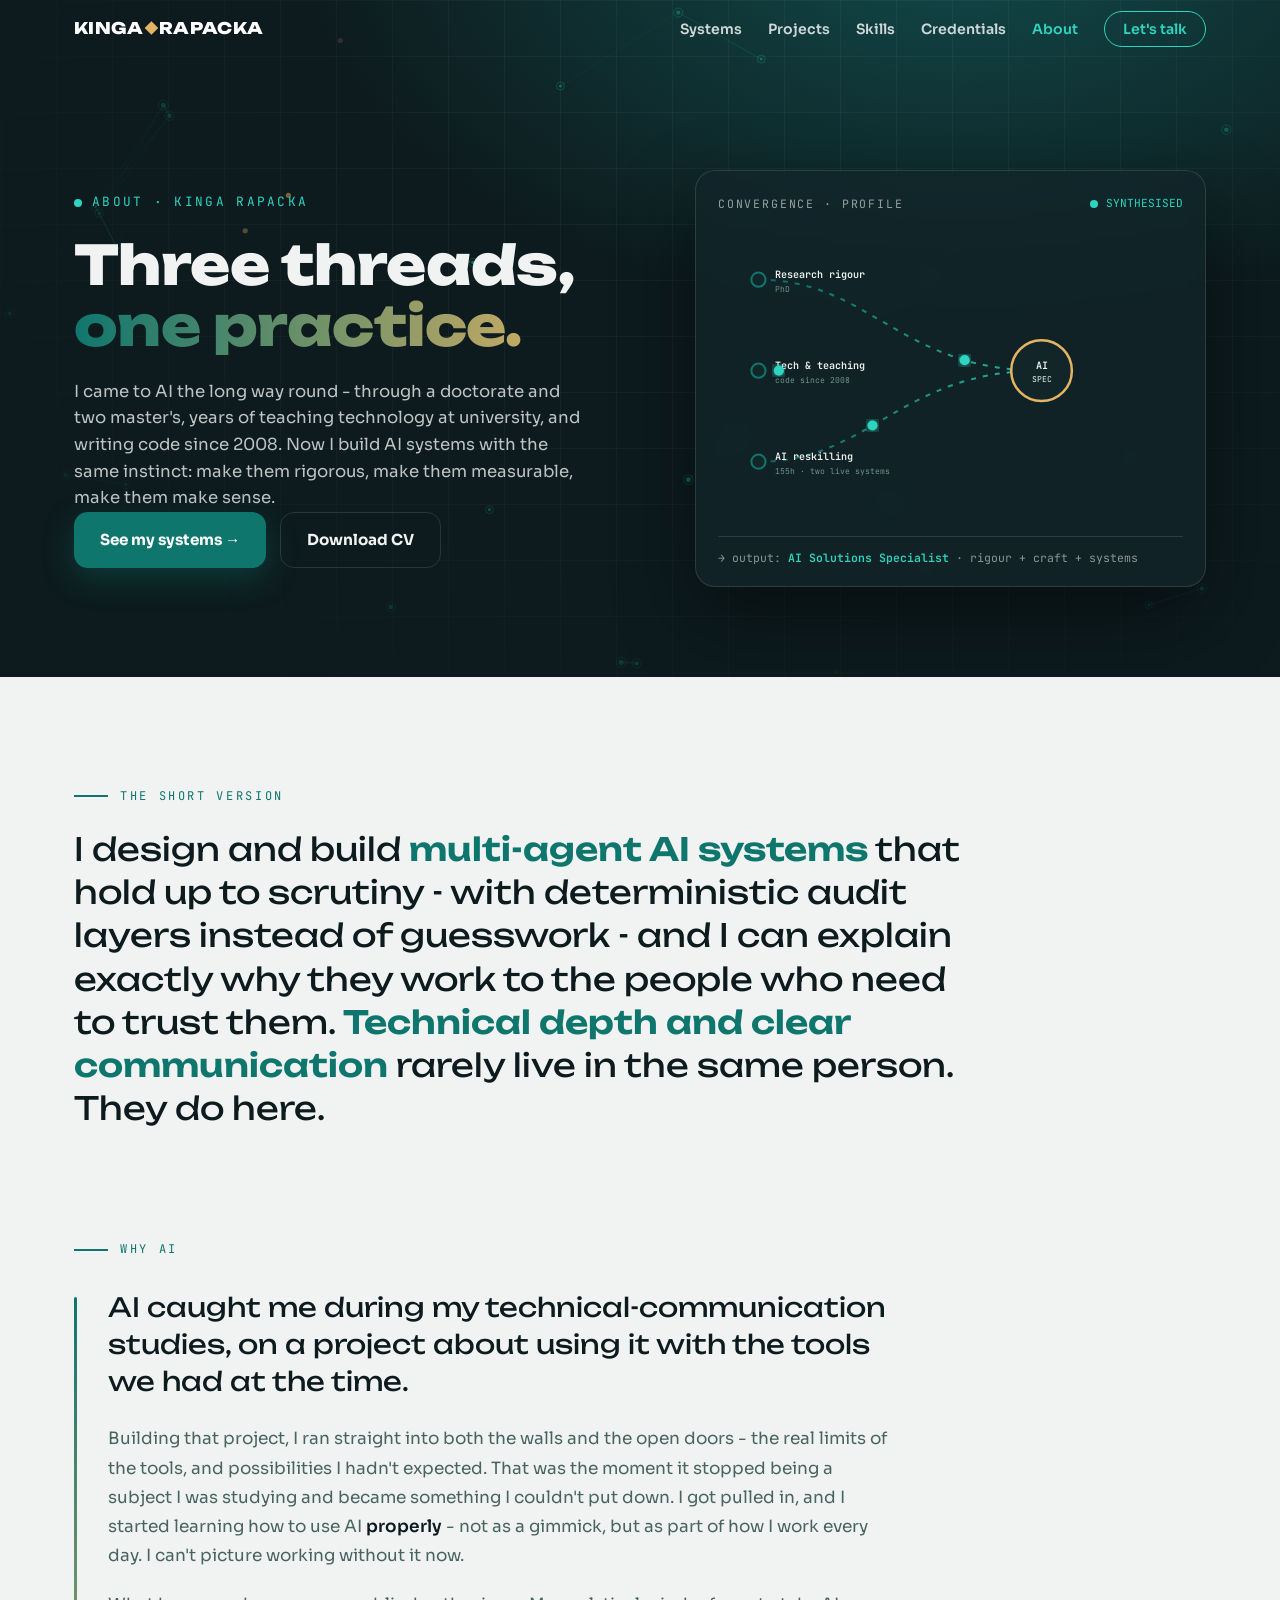
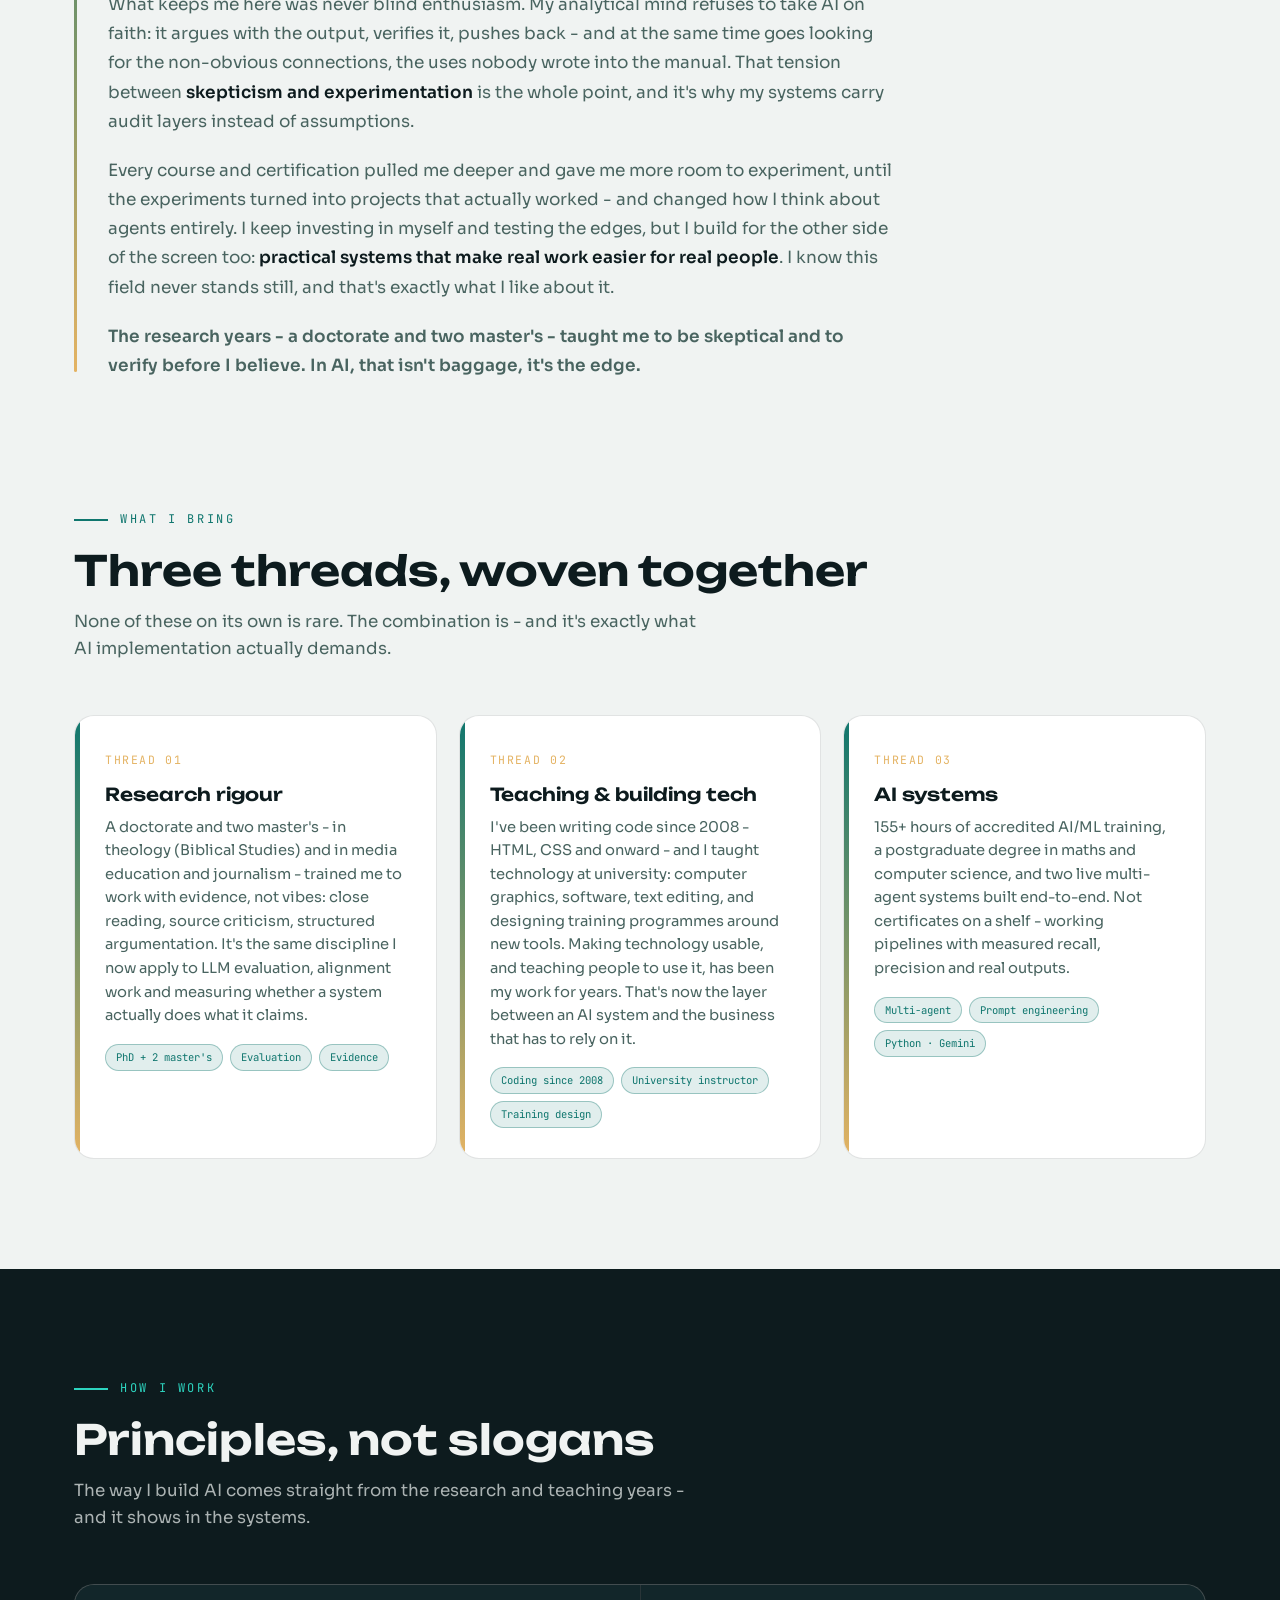
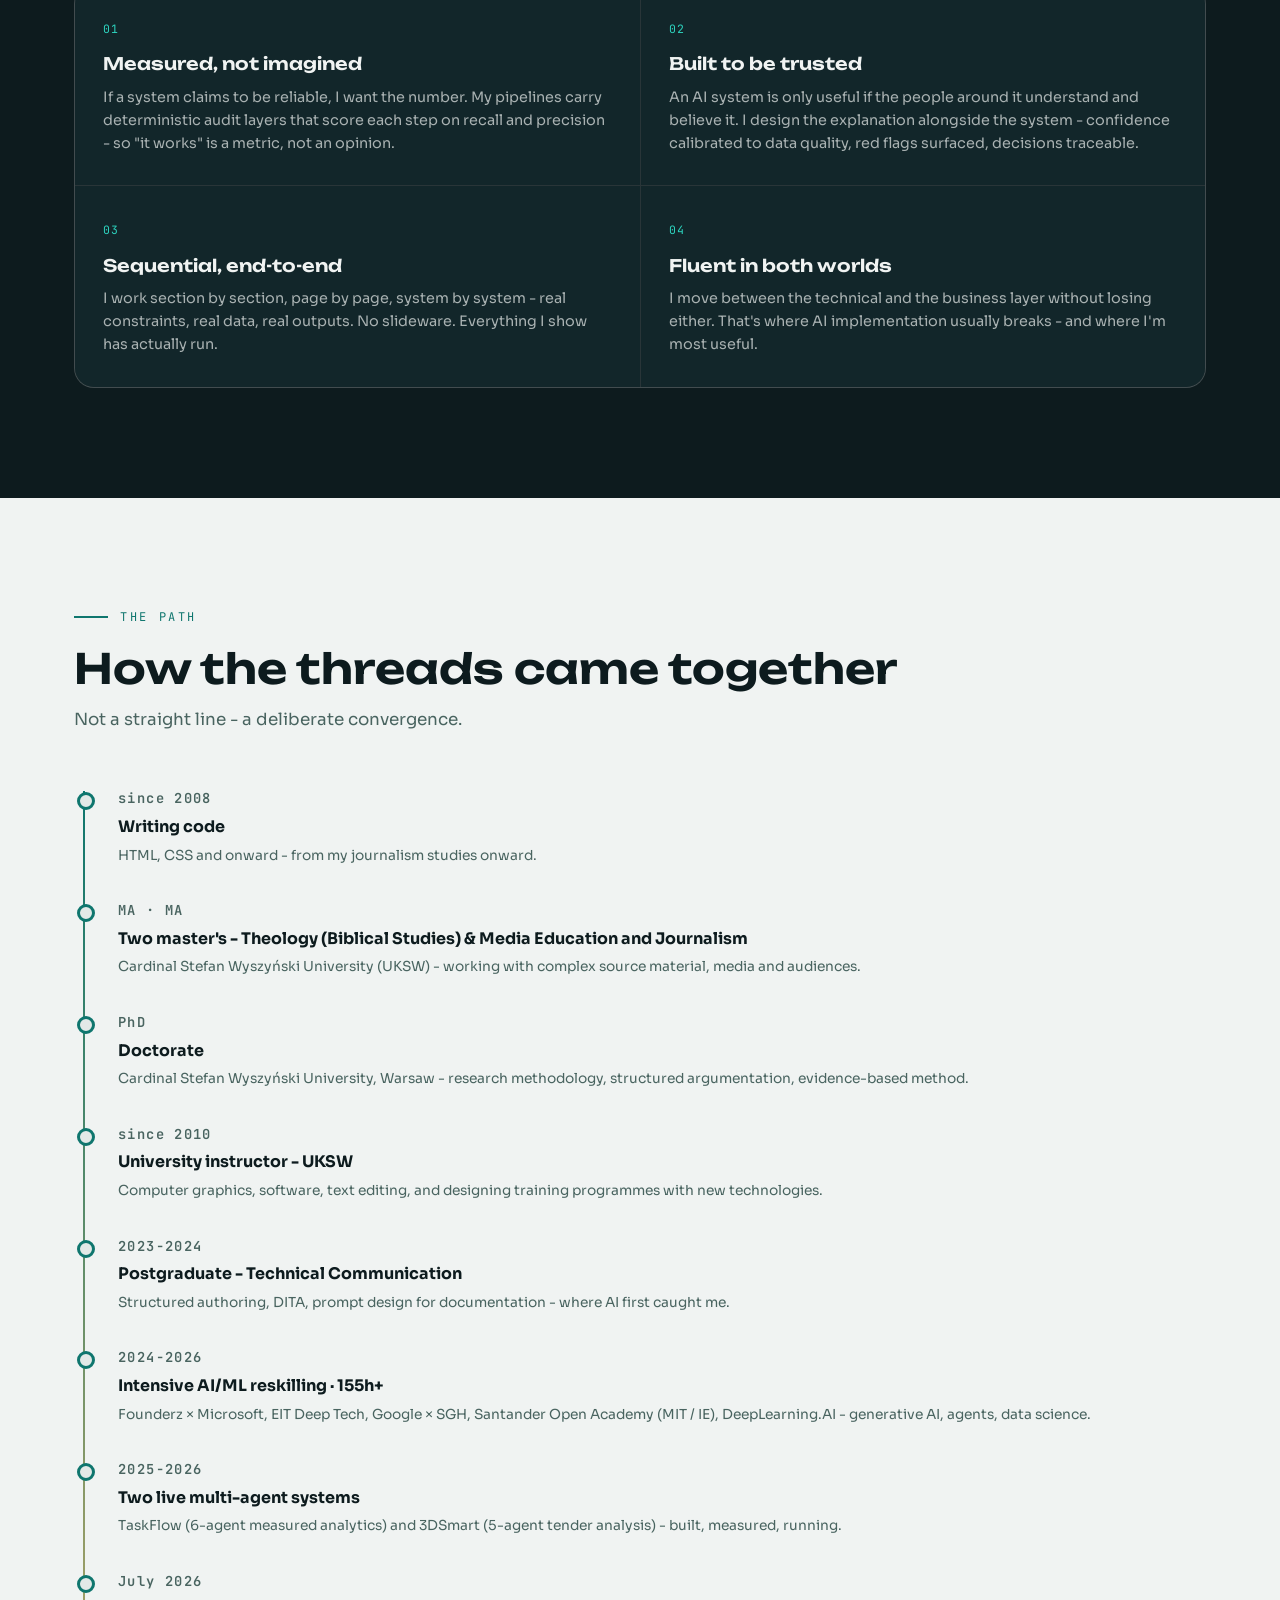
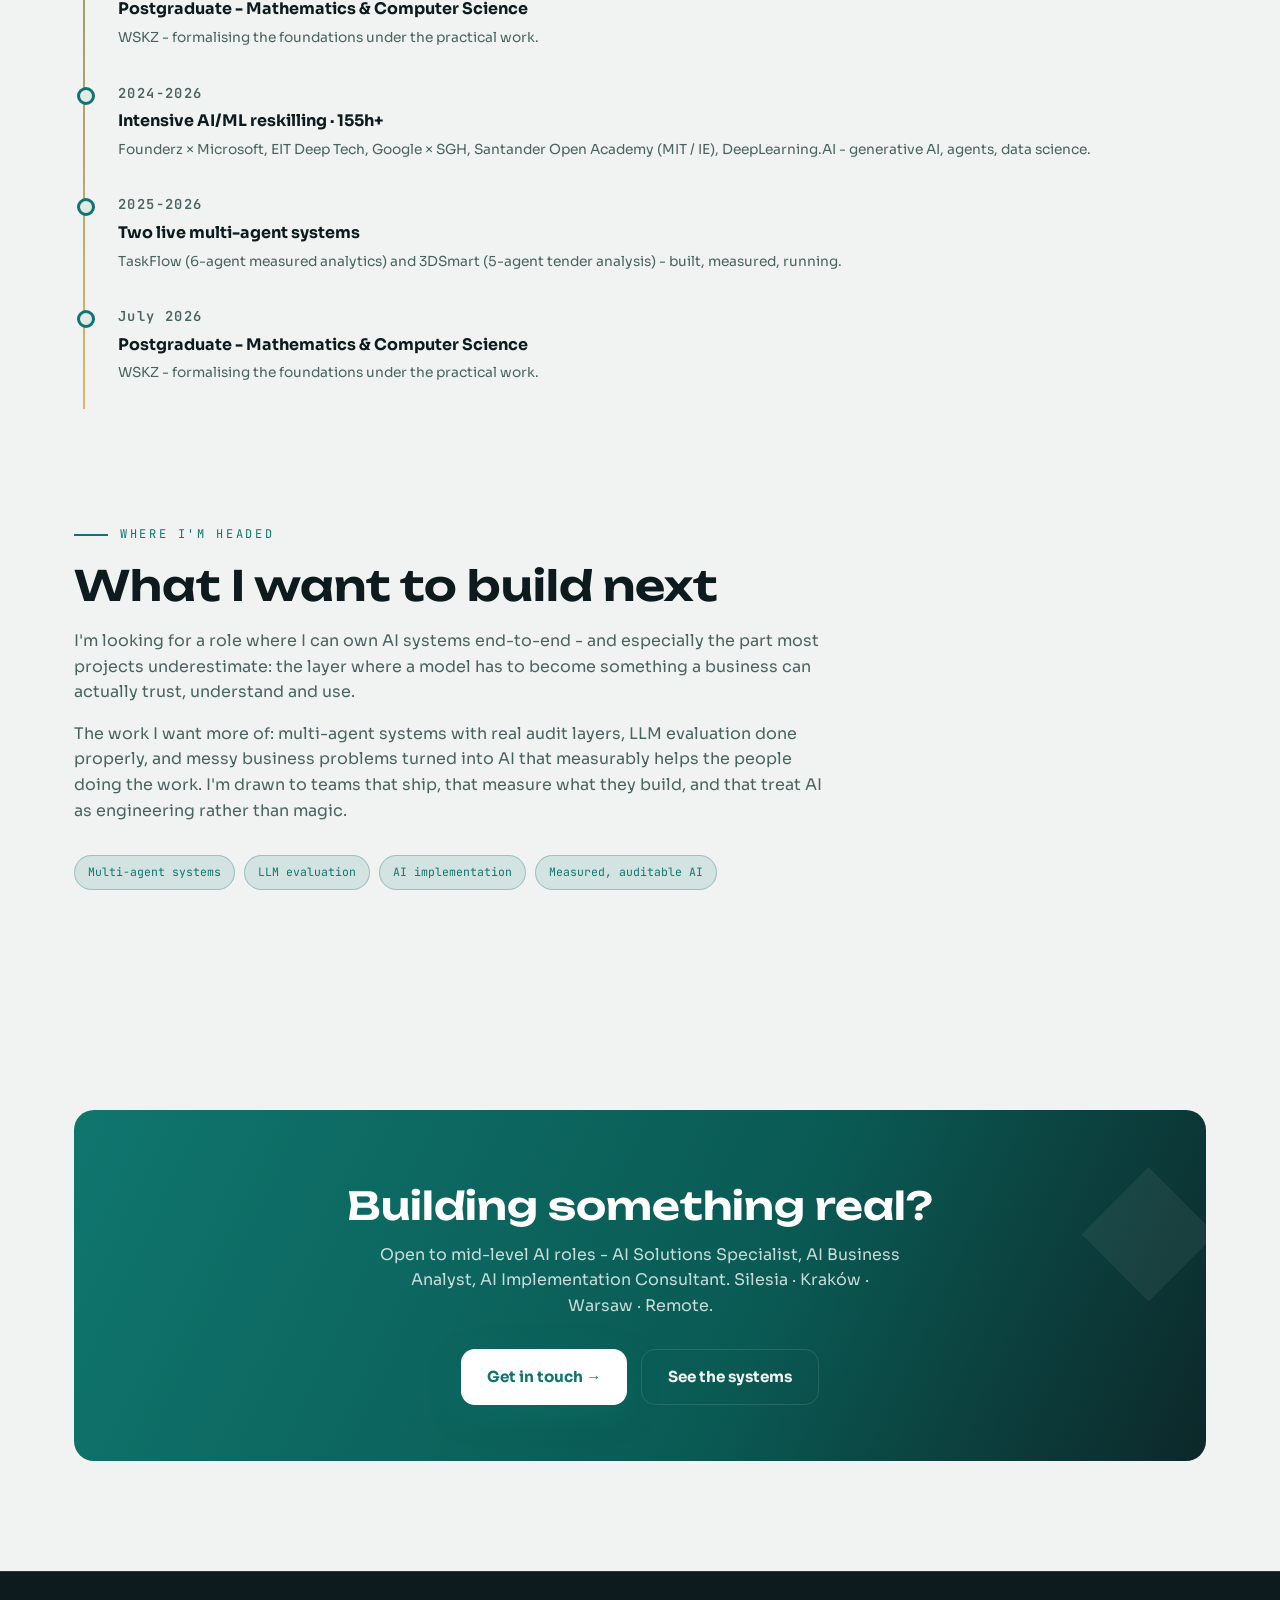
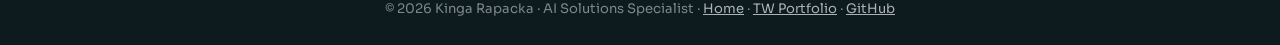
==== commit 22d43ea2: "Update certifications and teaching roles in about.html" ====
--- a/about.html
+++ b/about.html
@@ -40,6 +40,7 @@
 </nav>
 
 <header class="hero" id="top">
+  <canvas class="hero-mesh" id="heroMesh" aria-hidden="true"></canvas>
   <div class="wrap">
     <div class="hero-grid">
       <div>
@@ -153,10 +154,14 @@
     <h2 class="rv rv-d1">How the threads came together</h2>
     <p class="lead rv rv-d2">Not a straight line - a deliberate convergence.</p>
     <div class="cert-list">
+      <div class="cert rv"><span class="cert-year">since 2008</span><b>Writing code</b><span>HTML, CSS and onward - from my journalism studies onward.</span></div>
       <div class="cert rv"><span class="cert-year">MA · MA</span><b>Two master's - Theology (Biblical Studies) &amp; Media Education and Journalism</b><span>Cardinal Stefan Wyszyński University (UKSW) - working with complex source material, media and audiences.</span></div>
       <div class="cert rv"><span class="cert-year">PhD</span><b>Doctorate</b><span>Cardinal Stefan Wyszyński University, Warsaw - research methodology, structured argumentation, evidence-based method.</span></div>
-      <div class="cert rv"><span class="cert-year">since 2008</span><b>Writing code &amp; teaching technology</b><span>HTML, CSS and onward since 2008. University instructor at UKSW - computer graphics, software, text editing, and training design with new technologies.</span></div>
+      <div class="cert rv"><span class="cert-year">since 2010</span><b>University instructor - UKSW</b><span>Computer graphics, software, text editing, and designing training programmes with new technologies.</span></div>
       <div class="cert rv"><span class="cert-year">2023-2024</span><b>Postgraduate - Technical Communication</b><span>Structured authoring, DITA, prompt design for documentation - where AI first caught me.</span></div>
+      <div class="cert rv"><span class="cert-year">2024-2026</span><b>Intensive AI/ML reskilling · 155h+</b><span>Founderz × Microsoft, EIT Deep Tech, Google × SGH, Santander Open Academy (MIT / IE), DeepLearning.AI - generative AI, agents, data science.</span></div>
+      <div class="cert rv"><span class="cert-year">2025-2026</span><b>Two live multi-agent systems</b><span>TaskFlow (6-agent measured analytics) and 3DSmart (5-agent tender analysis) - built, measured, running.</span></div>
+      <div class="cert rv"><span class="cert-year">July 2026</span><b>Postgraduate - Mathematics &amp; Computer Science</b><span>WSKZ - formalising the foundations under the practical work.</span></div>
       <div class="cert rv"><span class="cert-year">2024-2026</span><b>Intensive AI/ML reskilling · 155h+</b><span>Founderz × Microsoft, EIT Deep Tech, Google × SGH, Santander Open Academy (MIT / IE), DeepLearning.AI - generative AI, agents, data science.</span></div>
       <div class="cert rv"><span class="cert-year">2025-2026</span><b>Two live multi-agent systems</b><span>TaskFlow (6-agent measured analytics) and 3DSmart (5-agent tender analysis) - built, measured, running.</span></div>
       <div class="cert rv"><span class="cert-year">July 2026</span><b>Postgraduate - Mathematics &amp; Computer Science</b><span>WSKZ - formalising the foundations under the practical work.</span></div>
@@ -235,6 +240,76 @@
   if(hero){var cio=new IntersectionObserver(function(es){cvisible=es[0].isIntersecting;if(cvisible)cstart();else cstop();},{threshold:0});cio.observe(hero);}
   document.addEventListener('visibilitychange',function(){if(document.hidden)cstop();else cstart();});
 })();
+
+/* ---------- ambient agent mesh (own scope) ---------- */
+(function(){
+  var reduce=window.matchMedia('(prefers-reduced-motion: reduce)').matches;
+  var canvas=document.getElementById('heroMesh');
+  if(!canvas)return;
+  var ctx=canvas.getContext('2d'),hero=canvas.parentElement,
+      DPR=Math.min(window.devicePixelRatio||1,2),
+      W=0,H=0,mNodes=[],pulses=[],raf=null,visible=true,linkDist=170;
+  function resize(){
+    W=hero.offsetWidth;H=hero.offsetHeight;
+    canvas.width=W*DPR;canvas.height=H*DPR;
+    canvas.style.width=W+'px';canvas.style.height=H+'px';
+    ctx.setTransform(DPR,0,0,DPR,0,0);
+    var count=Math.round(Math.min(34,Math.max(16,W/44)));
+    mNodes=[];
+    for(var i=0;i<count;i++){
+      mNodes.push({x:Math.random()*W,y:Math.random()*H,
+        vx:(Math.random()-.5)*.18,vy:(Math.random()-.5)*.18,r:Math.random()*1.6+1.1});
+    }
+  }
+  function spawnPulse(){
+    var a=mNodes[(Math.random()*mNodes.length)|0],near=[];
+    for(var i=0;i<mNodes.length;i++){
+      var b=mNodes[i];if(b===a)continue;
+      var dx=a.x-b.x,dy=a.y-b.y,d=dx*dx+dy*dy;
+      if(d<linkDist*linkDist)near.push(b);
+    }
+    if(near.length)pulses.push({a:a,b:near[(Math.random()*near.length)|0],t:0,sp:.010+Math.random()*.012});
+  }
+  var lastSpawn=0;
+  function draw(now){
+    ctx.clearRect(0,0,W,H);
+    var i,j,a,b,dx,dy,dist;
+    for(i=0;i<mNodes.length;i++){
+      a=mNodes[i];a.x+=a.vx;a.y+=a.vy;
+      if(a.x<0||a.x>W)a.vx*=-1;
+      if(a.y<0||a.y>H)a.vy*=-1;
+      for(j=i+1;j<mNodes.length;j++){
+        b=mNodes[j];dx=a.x-b.x;dy=a.y-b.y;dist=Math.sqrt(dx*dx+dy*dy);
+        if(dist<linkDist){
+          var o=(1-dist/linkDist)*.28;
+          ctx.strokeStyle='rgba(45,212,191,'+o.toFixed(3)+')';ctx.lineWidth=1;
+          ctx.beginPath();ctx.moveTo(a.x,a.y);ctx.lineTo(b.x,b.y);ctx.stroke();
+        }
+      }
+    }
+    for(i=0;i<mNodes.length;i++){
+      a=mNodes[i];
+      ctx.beginPath();ctx.arc(a.x,a.y,a.r,0,6.283);ctx.fillStyle='rgba(15,118,110,.9)';ctx.fill();
+      ctx.beginPath();ctx.arc(a.x,a.y,a.r+2.4,0,6.283);ctx.strokeStyle='rgba(45,212,191,.22)';ctx.lineWidth=1;ctx.stroke();
+    }
+    for(i=pulses.length-1;i>=0;i--){
+      var p=pulses[i];p.t+=p.sp;
+      if(p.t>=1){pulses.splice(i,1);continue;}
+      var px=p.a.x+(p.b.x-p.a.x)*p.t,py=p.a.y+(p.b.y-p.a.y)*p.t,glow=Math.sin(p.t*Math.PI);
+      ctx.beginPath();ctx.arc(px,py,2.6,0,6.283);ctx.fillStyle='rgba(228,179,99,'+(0.9*glow).toFixed(3)+')';ctx.fill();
+    }
+    if(!lastSpawn||now-lastSpawn>620){if(pulses.length<6)spawnPulse();lastSpawn=now;}
+    raf=requestAnimationFrame(draw);
+  }
+  function start(){if(!raf&&visible&&!reduce)raf=requestAnimationFrame(draw);}
+  function stop(){if(raf){cancelAnimationFrame(raf);raf=null;}}
+  resize();
+  if(reduce){draw(0);stop();}else{start();}
+  addEventListener('resize',function(){resize();},{passive:true});
+  var vio=new IntersectionObserver(function(es){visible=es[0].isIntersecting;if(visible)start();else stop();},{threshold:0});
+  vio.observe(hero);
+  document.addEventListener('visibilitychange',function(){if(document.hidden)stop();else start();});
+})();
 </script>
 </body>
 </html>
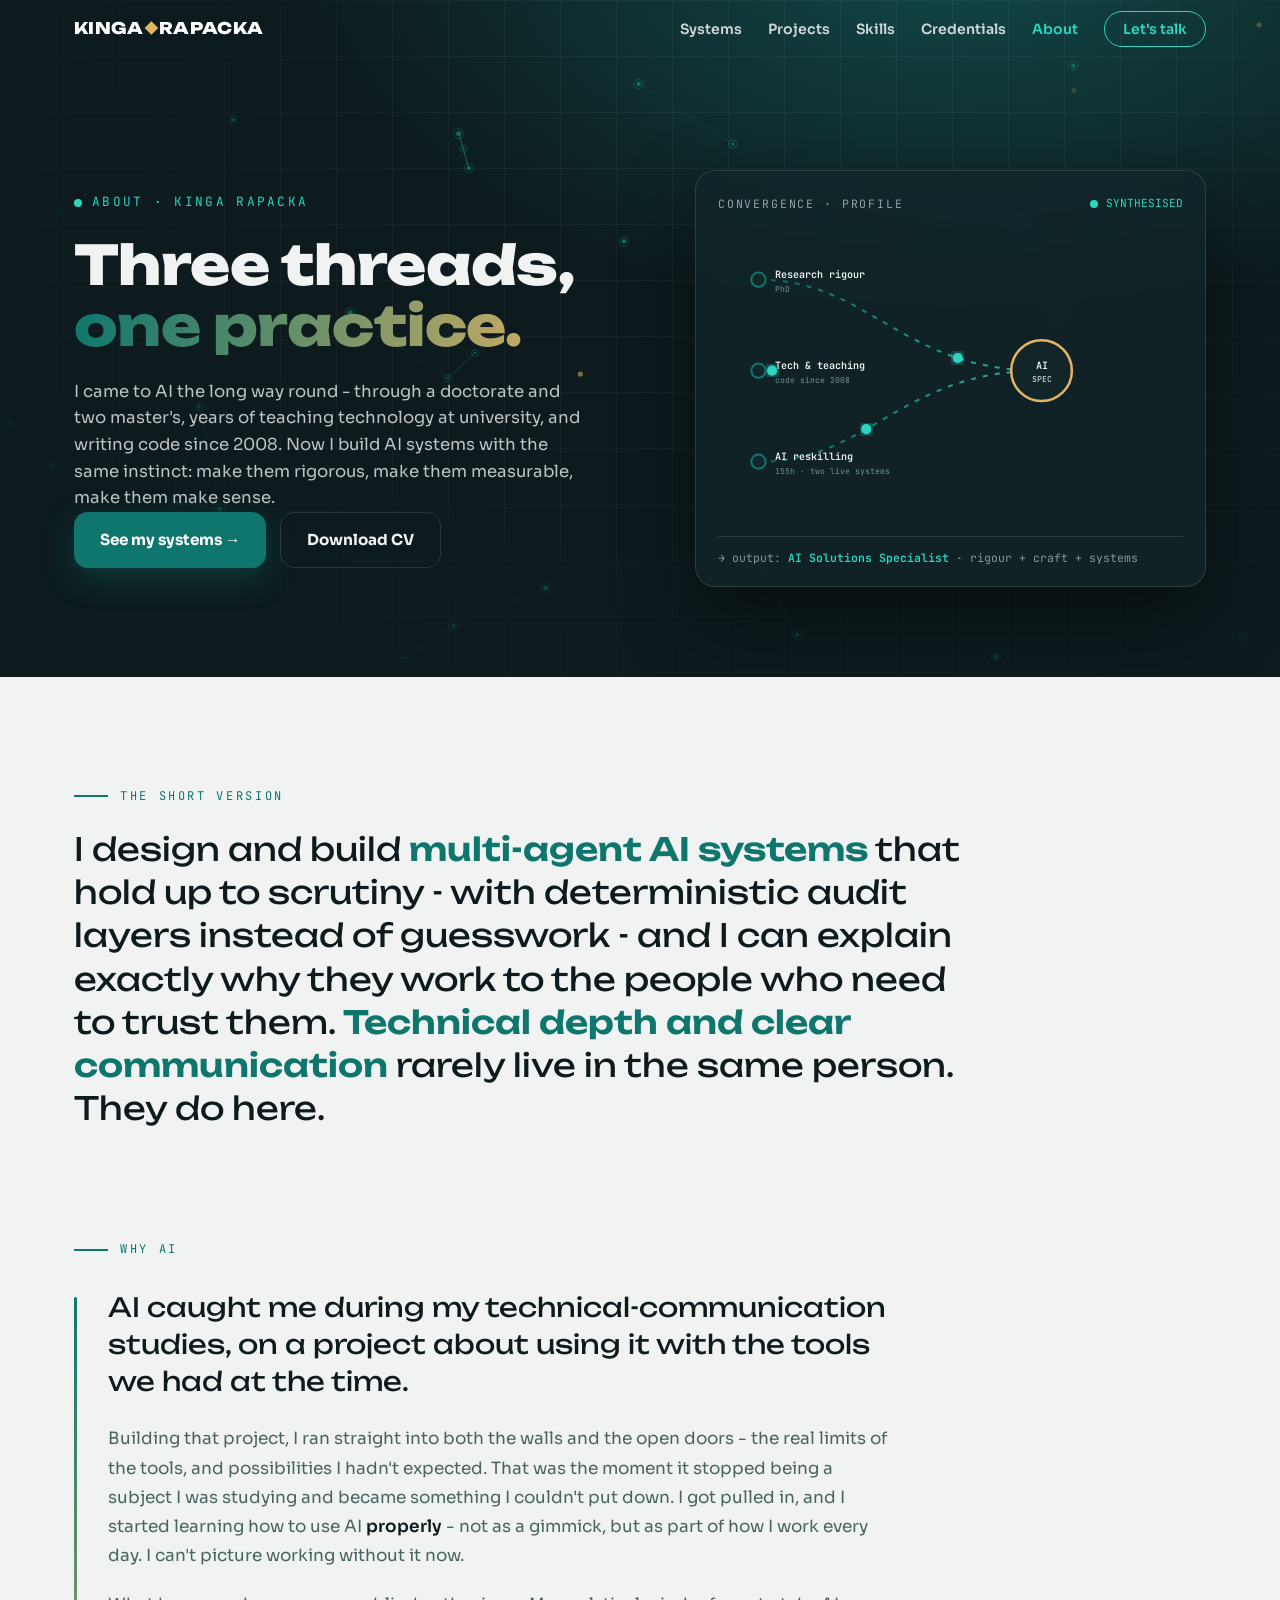
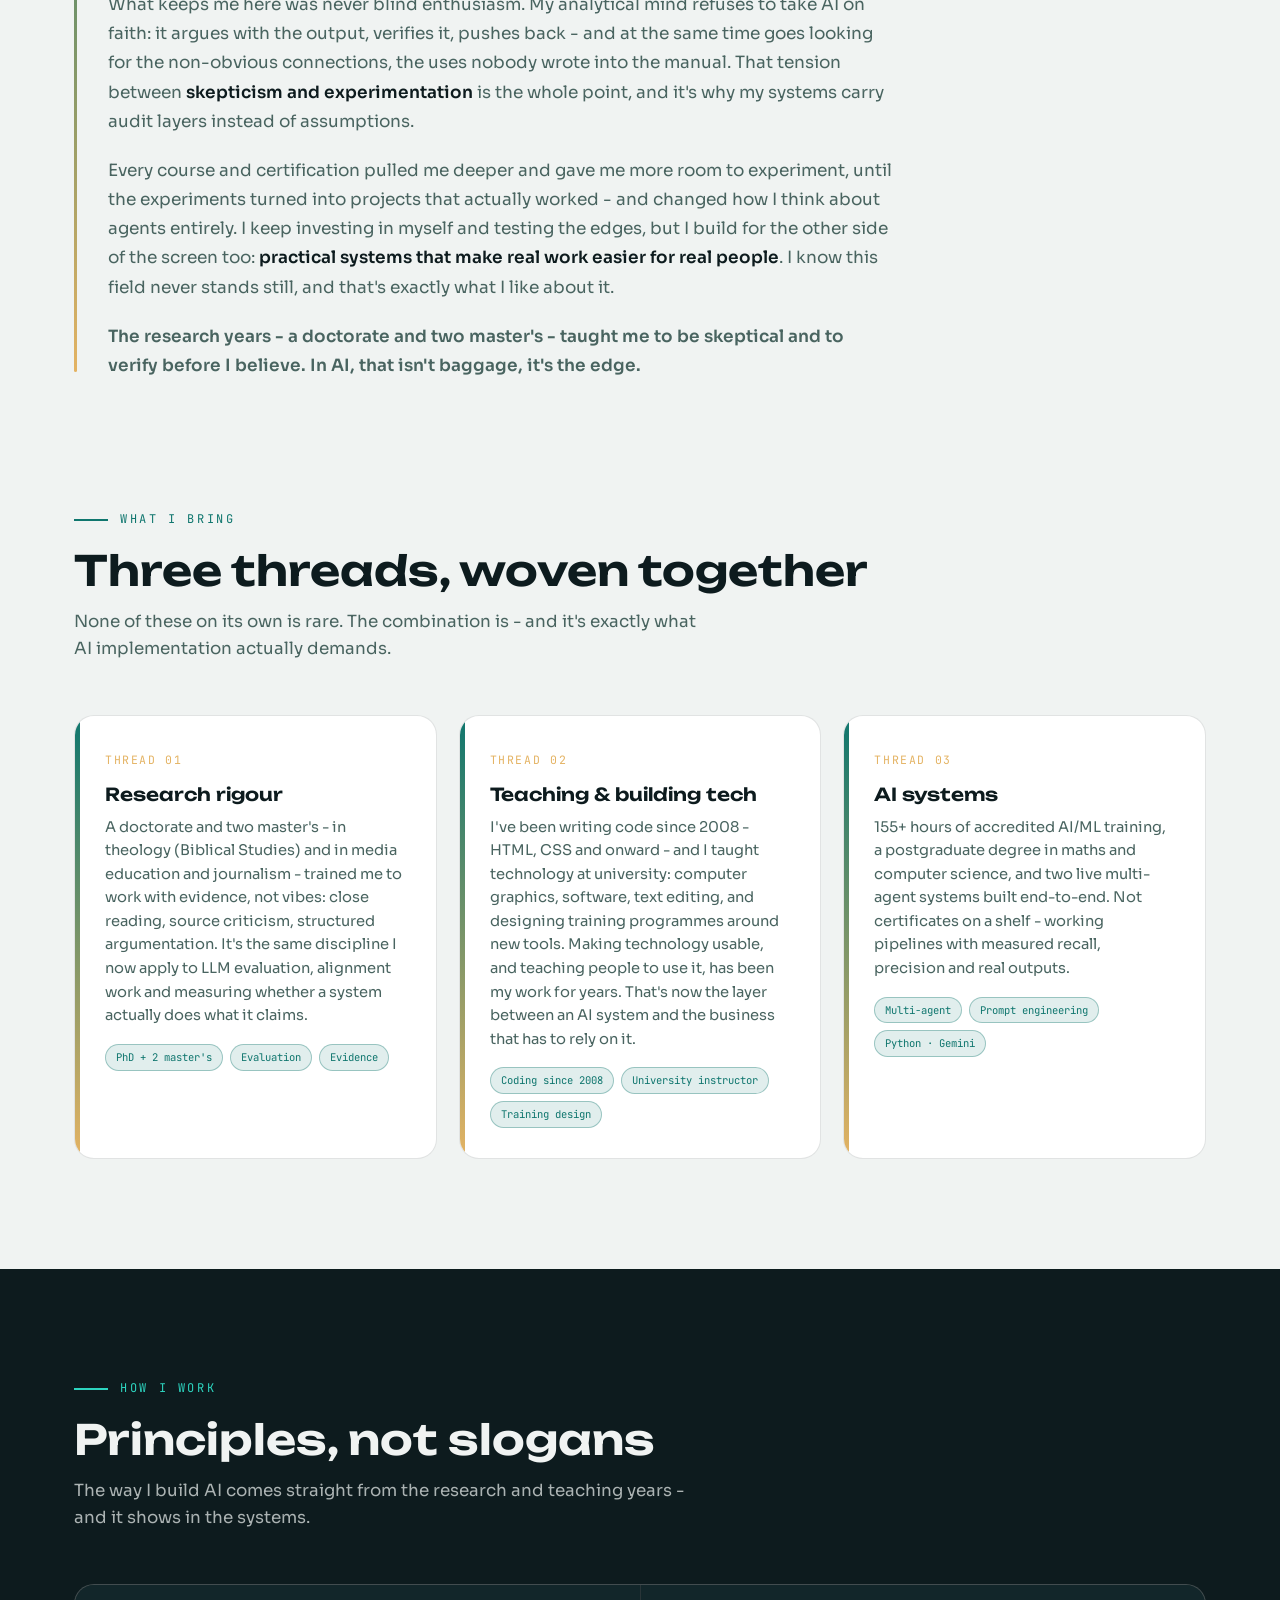
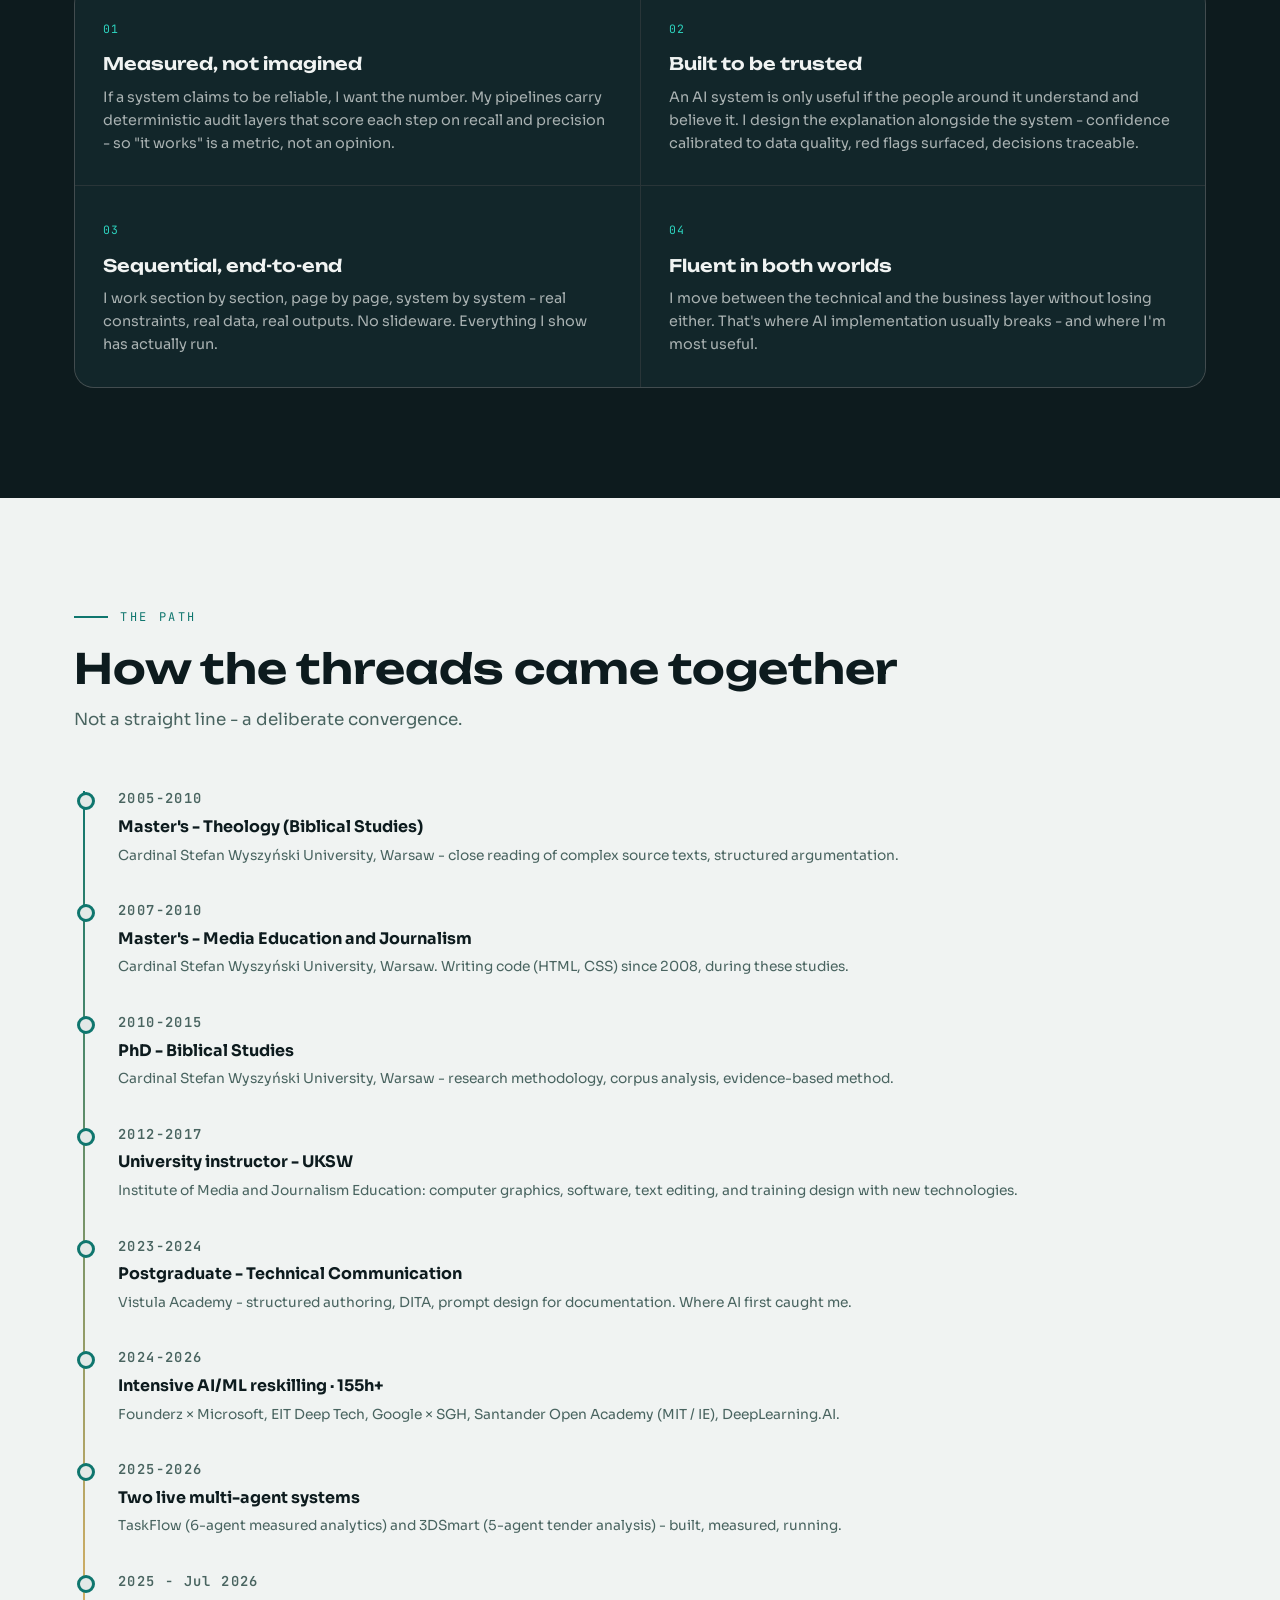
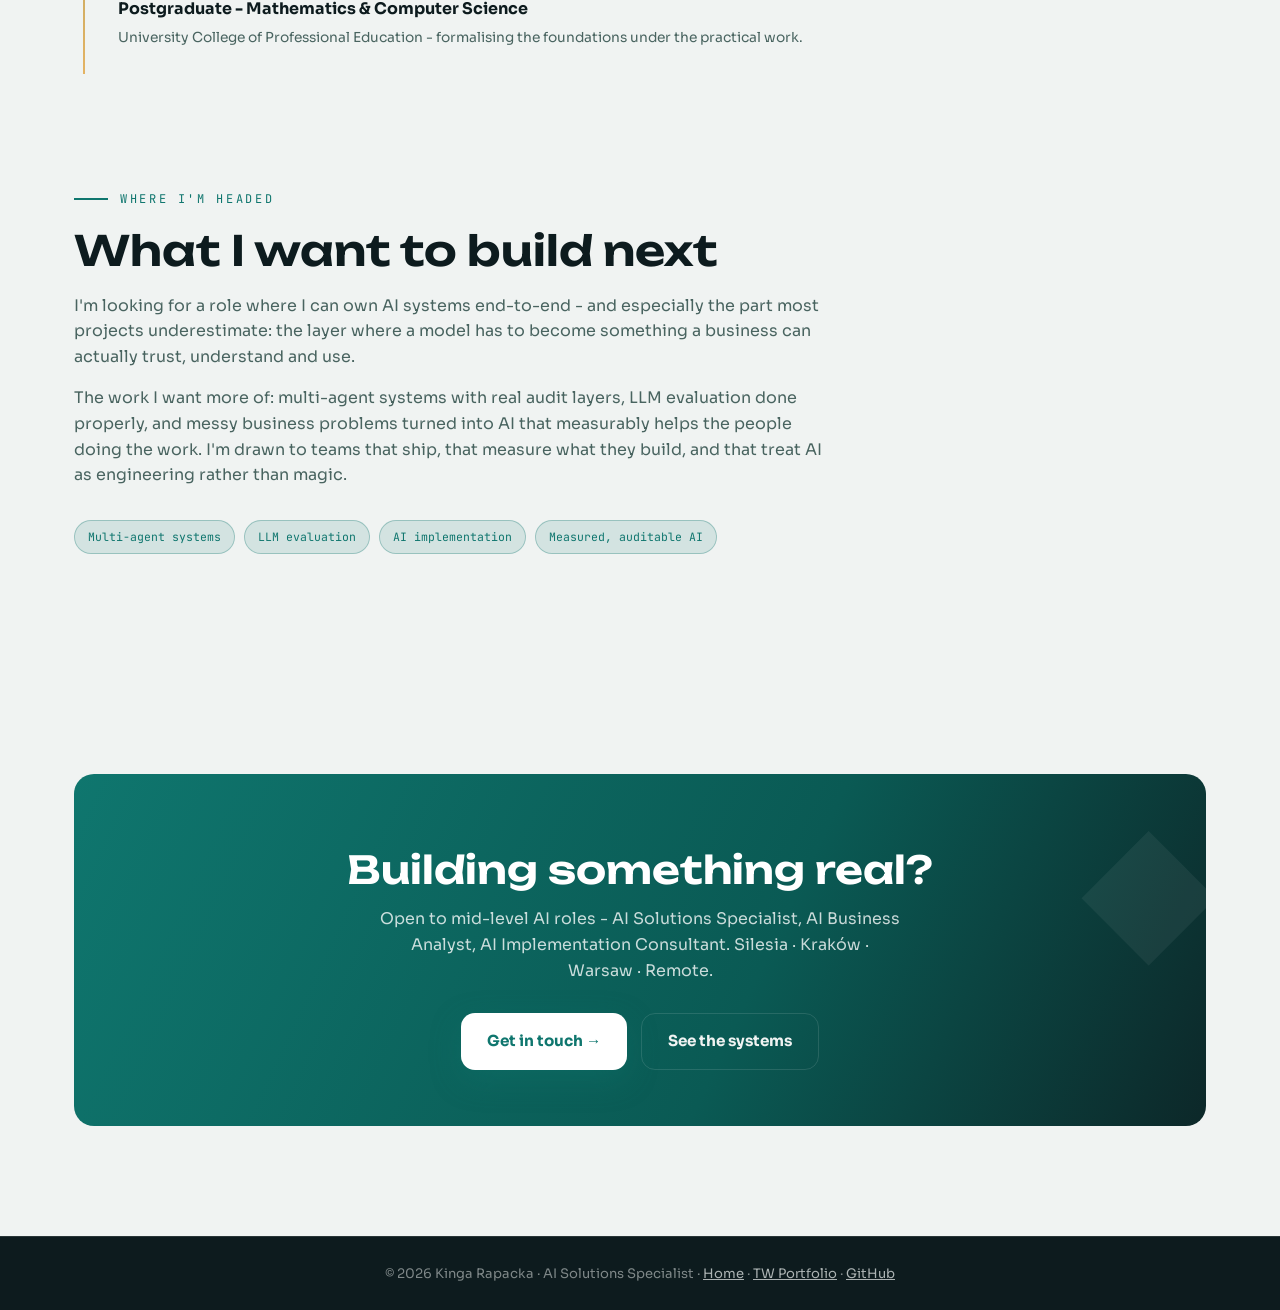
==== commit f8e1963c: "Update educational qualifications in about.html Removed outdated certifications and added new educat" ====
--- a/about.html
+++ b/about.html
@@ -154,17 +154,14 @@
     <h2 class="rv rv-d1">How the threads came together</h2>
     <p class="lead rv rv-d2">Not a straight line - a deliberate convergence.</p>
     <div class="cert-list">
-      <div class="cert rv"><span class="cert-year">since 2008</span><b>Writing code</b><span>HTML, CSS and onward - from my journalism studies onward.</span></div>
-      <div class="cert rv"><span class="cert-year">MA · MA</span><b>Two master's - Theology (Biblical Studies) &amp; Media Education and Journalism</b><span>Cardinal Stefan Wyszyński University (UKSW) - working with complex source material, media and audiences.</span></div>
-      <div class="cert rv"><span class="cert-year">PhD</span><b>Doctorate</b><span>Cardinal Stefan Wyszyński University, Warsaw - research methodology, structured argumentation, evidence-based method.</span></div>
-      <div class="cert rv"><span class="cert-year">since 2010</span><b>University instructor - UKSW</b><span>Computer graphics, software, text editing, and designing training programmes with new technologies.</span></div>
-      <div class="cert rv"><span class="cert-year">2023-2024</span><b>Postgraduate - Technical Communication</b><span>Structured authoring, DITA, prompt design for documentation - where AI first caught me.</span></div>
-      <div class="cert rv"><span class="cert-year">2024-2026</span><b>Intensive AI/ML reskilling · 155h+</b><span>Founderz × Microsoft, EIT Deep Tech, Google × SGH, Santander Open Academy (MIT / IE), DeepLearning.AI - generative AI, agents, data science.</span></div>
+      <div class="cert rv"><span class="cert-year">2005-2010</span><b>Master's - Theology (Biblical Studies)</b><span>Cardinal Stefan Wyszyński University, Warsaw - close reading of complex source texts, structured argumentation.</span></div>
+      <div class="cert rv"><span class="cert-year">2007-2010</span><b>Master's - Media Education and Journalism</b><span>Cardinal Stefan Wyszyński University, Warsaw. Writing code (HTML, CSS) since 2008, during these studies.</span></div>
+      <div class="cert rv"><span class="cert-year">2010-2015</span><b>PhD - Biblical Studies</b><span>Cardinal Stefan Wyszyński University, Warsaw - research methodology, corpus analysis, evidence-based method.</span></div>
+      <div class="cert rv"><span class="cert-year">2012-2017</span><b>University instructor - UKSW</b><span>Institute of Media and Journalism Education: computer graphics, software, text editing, and training design with new technologies.</span></div>
+      <div class="cert rv"><span class="cert-year">2023-2024</span><b>Postgraduate - Technical Communication</b><span>Vistula Academy - structured authoring, DITA, prompt design for documentation. Where AI first caught me.</span></div>
+      <div class="cert rv"><span class="cert-year">2024-2026</span><b>Intensive AI/ML reskilling · 155h+</b><span>Founderz × Microsoft, EIT Deep Tech, Google × SGH, Santander Open Academy (MIT / IE), DeepLearning.AI.</span></div>
       <div class="cert rv"><span class="cert-year">2025-2026</span><b>Two live multi-agent systems</b><span>TaskFlow (6-agent measured analytics) and 3DSmart (5-agent tender analysis) - built, measured, running.</span></div>
-      <div class="cert rv"><span class="cert-year">July 2026</span><b>Postgraduate - Mathematics &amp; Computer Science</b><span>WSKZ - formalising the foundations under the practical work.</span></div>
-      <div class="cert rv"><span class="cert-year">2024-2026</span><b>Intensive AI/ML reskilling · 155h+</b><span>Founderz × Microsoft, EIT Deep Tech, Google × SGH, Santander Open Academy (MIT / IE), DeepLearning.AI - generative AI, agents, data science.</span></div>
-      <div class="cert rv"><span class="cert-year">2025-2026</span><b>Two live multi-agent systems</b><span>TaskFlow (6-agent measured analytics) and 3DSmart (5-agent tender analysis) - built, measured, running.</span></div>
-      <div class="cert rv"><span class="cert-year">July 2026</span><b>Postgraduate - Mathematics &amp; Computer Science</b><span>WSKZ - formalising the foundations under the practical work.</span></div>
+      <div class="cert rv"><span class="cert-year">2025 - Jul 2026</span><b>Postgraduate - Mathematics &amp; Computer Science</b><span>University College of Professional Education - formalising the foundations under the practical work.</span></div>
     </div>
   </div>
 </section>
--- a/styles.css
+++ b/styles.css
@@ -336,3 +336,8 @@
 .story p{font-size:1.06rem;color:var(--ink-soft);line-height:1.72;margin-bottom:20px}
 .story b{color:var(--ink);font-weight:600}
 .story-close{font-family:var(--font-body);font-weight:600;font-size:1.12rem;color:var(--ultra);line-height:1.5;margin-top:4px}
+
+/* ===================== whole-card click target (stretched link) ===================== */
+.proj{position:relative}
+.sys-card .sys-link,.proj .sys-link{position:static}
+.sys-card .sys-link::after,.proj .sys-link::after{content:"";position:absolute;inset:0;z-index:3}
